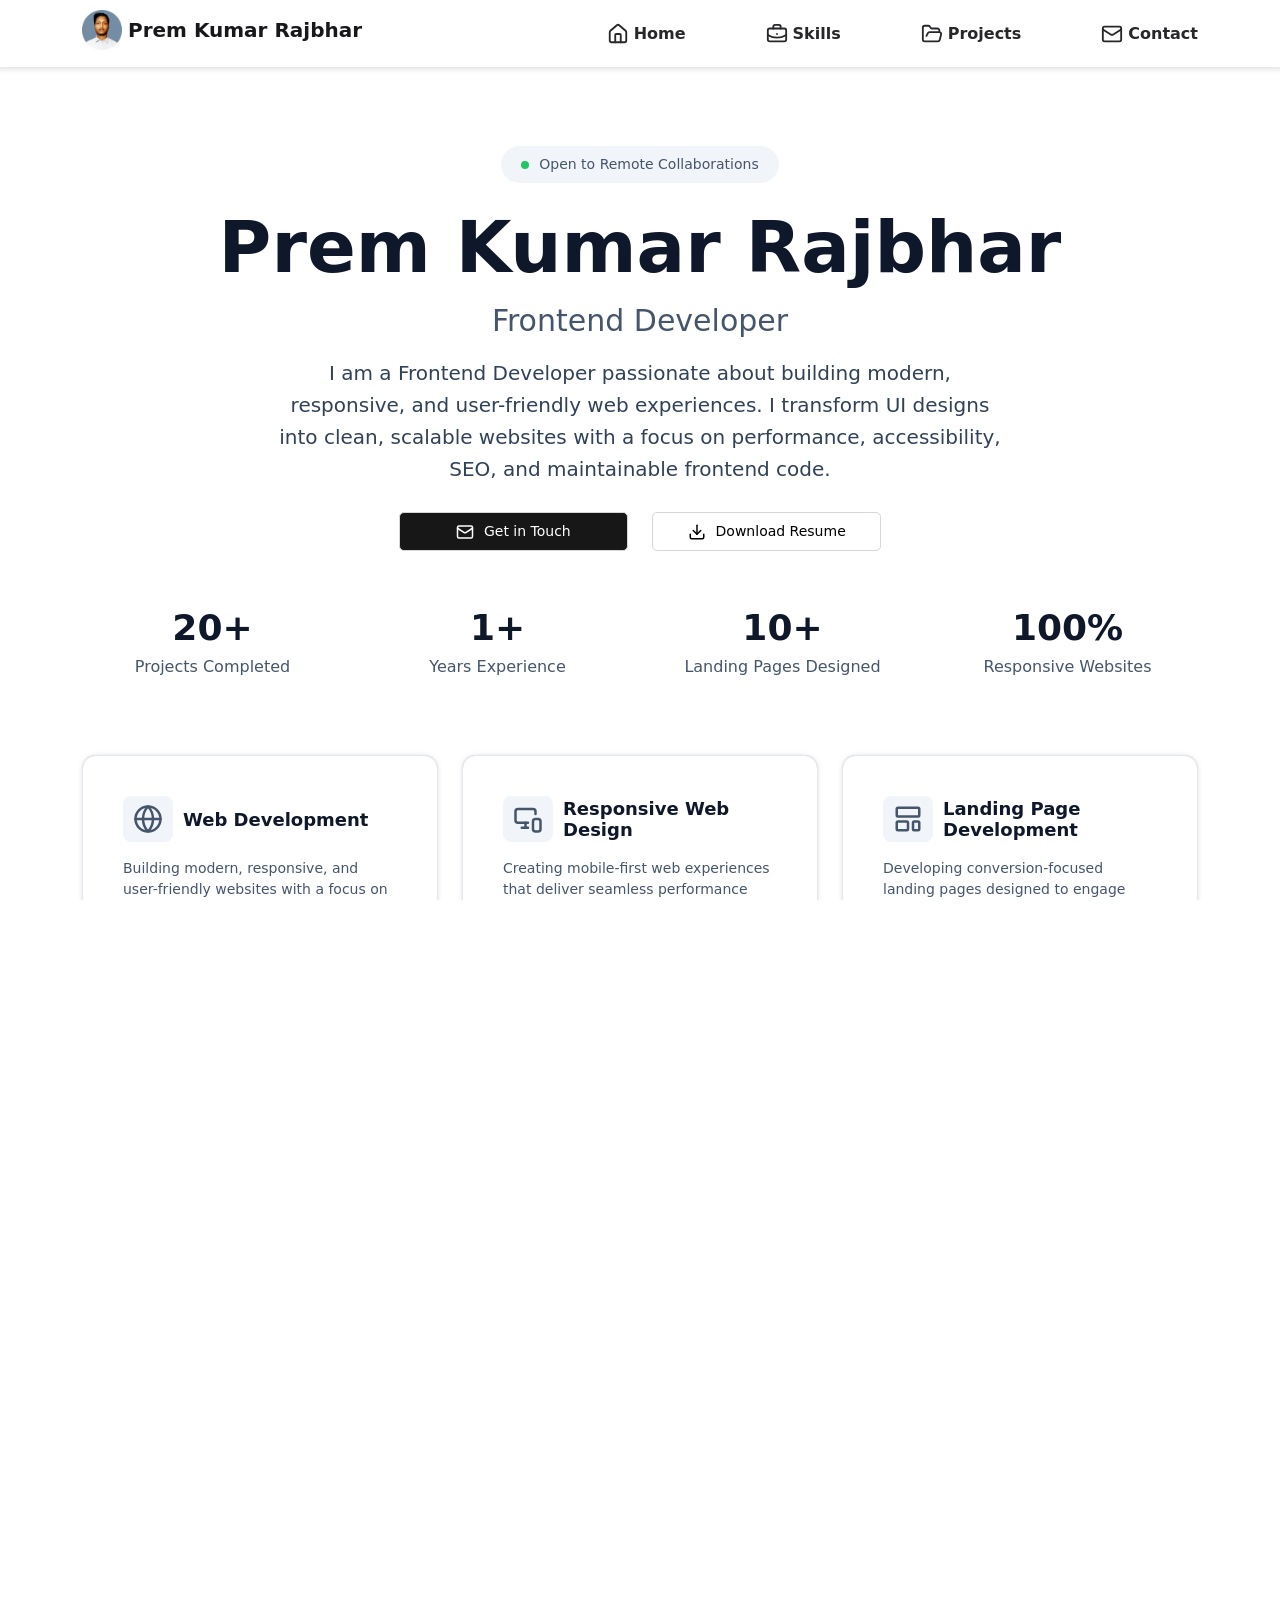
==== index.html @ 2cd7d7f9 "updated current designation and description along with the meta tags in the index.html file" ====
<!doctype html>
<html lang="en">

<head>
  <meta charset="UTF-8" />
  <meta name="viewport" content="width=device-width, initial-scale=1.0" />
  <title>
    Prem Kumar Rajbhar | Frontend Developer | Portfolio
  </title>

  <meta name="description"
    content="Prem Kumar Rajbhar is a Frontend Developer specializing in responsive web applications, modern UI development, performance optimization, accessibility, and SEO. Explore projects, skills, open source contributions, and professional portfolio." />

  <meta name="keywords"
    content="Prem Kumar Rajbhar, Frontend Developer, Software Developer, Web Developer, Portfolio, HTML5, CSS3, JavaScript, Bootstrap, Sass, jQuery, Git, GitHub, Responsive Web Design, UI Development, Frontend Development, Performance Optimization, Web Accessibility, SEO, Open Source, Nimbus Adcom Private Limited" />

  <link rel="canonical" href="https://premkrrajbhar.github.io/prem_kumar_rajbhar/" />

  <meta property="og:type" content="website" />

  <meta property="og:url" content="https://premkrrajbhar.github.io/prem_kumar_rajbhar/" />

  <meta property="og:title" content="Prem Kumar Rajbhar | Frontend Developer Portfolio" />

  <meta property="og:description"
    content="Portfolio of Prem Kumar Rajbhar showcasing frontend development, responsive web applications, UI development, performance optimization, SEO, and open source contributions." />

  <meta property="og:image"
    content="https://premkrrajbhar.github.io/prem_kumar_rajbhar/assets/images/prem_kumar_rajbhar_profile_picture.webp" />

  <meta property="og:site_name" content="Prem Kumar Rajbhar Portfolio" />

  <meta property="og:locale" content="en_US" />

  <meta name="twitter:card" content="summary_large_image" />

  <meta name="twitter:title" content="Prem Kumar Rajbhar | Frontend Developer Portfolio" />

  <meta name="twitter:description"
    content="Explore the portfolio of Prem Kumar Rajbhar featuring frontend development, responsive web applications, UI development, performance optimization, SEO, and open source projects." />

  <meta name="twitter:image"
    content="https://premkrrajbhar.github.io/prem_kumar_rajbhar/assets/images/prem_kumar_rajbhar_profile_picture.webp" />

  <meta name="robots" content="index, follow" />
  <meta name="author" content="Prem Kumar Rajbhar" />
  <meta name="publisher" content="Prem Kumar Rajbhar" />
  <link rel="shortcut icon" href="assets/favicon/prem_kumar_rajbhar_favicon.ico" type="image/x-icon" />

  <link rel="stylesheet" href="styles/bootstrap.min.css" />

  <link rel="stylesheet" href="styles/webslidemenu.css" />
  <link rel="stylesheet" href="styles/webslidemenu02.css" />
  <link rel="stylesheet" href="styles/white-red.css" />

  <link rel="stylesheet" href="styles/common.css" />
  <link rel="stylesheet" href="styles/main.css" />

  <script type="application/ld+json">
{
  "@context": "https://schema.org",
  "@graph": [
    {
      "@type": "Person",
      "@id": "https://premkrrajbhar.github.io/prem_kumar_rajbhar/#person",
      "name": "Prem Kumar Rajbhar",
      "jobTitle": "Frontend Developer",
      "description": "Frontend Developer specializing in responsive web applications, UI development, performance optimization, web accessibility, SEO, and modern frontend technologies.",
      "url": "https://premkrrajbhar.github.io/prem_kumar_rajbhar/",
      "email": "mailto:premkumarrajbhar22@gmail.com",
      "telephone": "+91 9310472323",
      "image": "https://premkrrajbhar.github.io/prem_kumar_rajbhar/assets/images/prem_kumar_rajbhar_profile_picture.webp",
      "worksFor": {
        "@type": "Organization",
        "name": "Nimbus Adcom Private Limited"
      },
      "sameAs": [
        "https://github.com/premkrrajbhar",
        "https://www.linkedin.com/in/premkrrajbhar",
        "https://www.commudle.com/users/premkrrajbhar"
      ],
      "knowsAbout": [
        "HTML5",
        "CSS3",
        "Sass",
        "Bootstrap",
        "JavaScript",
        "jQuery",
        "Git",
        "GitHub",
        "Responsive Web Design",
        "Frontend Development",
        "UI Development",
        "Web Accessibility",
        "Performance Optimization",
        "SEO",
        "Open Source",
        "ASP.NET MVC"
      ]
    },
    {
      "@type": "WebSite",
      "@id": "https://premkrrajbhar.github.io/prem_kumar_rajbhar/#website",
      "url": "https://premkrrajbhar.github.io/prem_kumar_rajbhar/",
      "name": "Prem Kumar Rajbhar Portfolio",
      "description": "Professional portfolio showcasing frontend development, responsive web applications, open source contributions, and modern web technologies.",
      "publisher": {
        "@id": "https://premkrrajbhar.github.io/prem_kumar_rajbhar/#person"
      }
    },
    {
      "@type": "WebPage",
      "@id": "https://premkrrajbhar.github.io/prem_kumar_rajbhar/#webpage",
      "url": "https://premkrrajbhar.github.io/prem_kumar_rajbhar/",
      "name": "Prem Kumar Rajbhar | Frontend Developer Portfolio",
      "description": "Portfolio of Prem Kumar Rajbhar featuring responsive web applications, frontend development, UI engineering, performance optimization, SEO, and open source contributions.",
      "isPartOf": {
        "@id": "https://premkrrajbhar.github.io/prem_kumar_rajbhar/#website"
      },
      "about": {
        "@id": "https://premkrrajbhar.github.io/prem_kumar_rajbhar/#person"
      }
    },
    {
      "@type": "ProfessionalService",
      "@id": "https://premkrrajbhar.github.io/prem_kumar_rajbhar/#service",
      "name": "Prem Kumar Rajbhar Frontend Development Services",
      "url": "https://premkrrajbhar.github.io/prem_kumar_rajbhar/",
      "provider": {
        "@id": "https://premkrrajbhar.github.io/prem_kumar_rajbhar/#person"
      },
      "serviceType": [
        "Frontend Development",
        "Responsive Web Development",
        "UI Development",
        "Website Development",
        "Landing Page Development",
        "Performance Optimization",
        "Web Accessibility",
        "SEO"
      ]
    }
  ]
}
</script>

</head>

<body>
  <header>
    <div class="wsmobileheader clearfix">
      <a id="wsnavtoggle" class="wsanimated-arrow d-block d-lg-none"><span></span></a>

      <div class="container">
        <div class="row navbarRow">
          <div class="col-12 col-md-4 profileNavbar">
            <a href="index.html" class="profileDetails">
              <img src="assets/images/prem_kumar_rajbhar_profile_picture.webp" style="height: 40px" class="img-fluid"
                alt="Prem kumar rajbhar profile picture" />
              Prem Kumar Rajbhar
            </a>
          </div>

          <div class="col-12 col-md-8 d-none d-lg-block">
            <ul class="navbarLinks">
              <li>
                <a href="index.html">
                  <svg xmlns="http://www.w3.org/2000/svg" width="22" height="22" viewBox="0 0 24 24" fill="none"
                    stroke="currentColor" stroke-width="2" stroke-linecap="round" stroke-linejoin="round"
                    class="lucide lucide-house" aria-hidden="true">
                    <path d="M15 21v-8a1 1 0 0 0-1-1h-4a1 1 0 0 0-1 1v8"></path>
                    <path
                      d="M3 10a2 2 0 0 1 .709-1.528l7-5.999a2 2 0 0 1 2.582 0l7 5.999A2 2 0 0 1 21 10v9a2 2 0 0 1-2 2H5a2 2 0 0 1-2-2z">
                    </path>
                  </svg>
                  Home
                </a>
              </li>
              <li>
                <a href="skills.html">
                  <svg xmlns="http://www.w3.org/2000/svg" width="22" height="22" viewBox="0 0 24 24" fill="none"
                    stroke="currentColor" stroke-width="2" stroke-linecap="round" stroke-linejoin="round"
                    class="lucide lucide-briefcase-business" aria-hidden="true">
                    <path d="M12 12h.01"></path>
                    <path d="M16 6V4a2 2 0 0 0-2-2h-4a2 2 0 0 0-2 2v2"></path>
                    <path d="M22 13a18.15 18.15 0 0 1-20 0"></path>
                    <rect width="20" height="14" x="2" y="6" rx="2"></rect>
                  </svg>
                  Skills
                </a>
              </li>
              <li>
                <a href="projects.html">
                  <svg xmlns="http://www.w3.org/2000/svg" width="22" height="22" viewBox="0 0 24 24" fill="none"
                    stroke="currentColor" stroke-width="2" stroke-linecap="round" stroke-linejoin="round"
                    class="lucide lucide-folder-open" aria-hidden="true">
                    <path
                      d="m6 14 1.5-2.9A2 2 0 0 1 9.24 10H20a2 2 0 0 1 1.94 2.5l-1.54 6a2 2 0 0 1-1.95 1.5H4a2 2 0 0 1-2-2V5a2 2 0 0 1 2-2h3.9a2 2 0 0 1 1.69.9l.81 1.2a2 2 0 0 0 1.67.9H18a2 2 0 0 1 2 2v2">
                    </path>
                  </svg>
                  Projects
                </a>
              </li>
              <li>
                <a href="contact.html">
                  <svg xmlns="http://www.w3.org/2000/svg" width="22" height="22" viewBox="0 0 24 24" fill="none"
                    stroke="currentColor" stroke-width="2" stroke-linecap="round" stroke-linejoin="round"
                    class="lucide lucide-mail" aria-hidden="true">
                    <path d="m22 7-8.991 5.727a2 2 0 0 1-2.009 0L2 7"></path>
                    <rect x="2" y="4" width="20" height="16" rx="2"></rect>
                  </svg>
                  Contact
                </a>
              </li>
            </ul>
          </div>
        </div>
      </div>
    </div>

    <br />
    <br />
    <br />
    <br />

    <nav class="wsmenu clearfix">
      <div class="wsmenu-list">
        <div class="mobileOffCanvas text-start">
          <h2>Announcements</h2>
          <p class="offcanTxt">Latest updates and project highlights</p>
        </div>

        <div class="mobileOffCanvasCard text-start">
          <div class="card mb-3">
            <div class="card-body">
              <div class="cardHeaderBox">
                <div class="svgBox">
                  <svg xmlns="http://www.w3.org/2000/svg" width="24" height="24" viewBox="0 0 24 24" fill="none"
                    stroke="currentColor" stroke-width="2" stroke-linecap="round" stroke-linejoin="round"
                    class="lucide lucide-calendar-days w-5 h-5" aria-hidden="true">
                    <path d="M8 2v4"></path>
                    <path d="M16 2v4"></path>
                    <rect width="18" height="18" x="3" y="4" rx="2"></rect>
                    <path d="M3 10h18"></path>
                    <path d="M8 14h.01"></path>
                    <path d="M12 14h.01"></path>
                    <path d="M16 14h.01"></path>
                    <path d="M8 18h.01"></path>
                    <path d="M12 18h.01"></path>
                    <path d="M16 18h.01"></path>
                  </svg>
                </div>
                <h3 class="card-title offcanvasCardTitle">
                  Follow the Fumiki Journey
                </h3>
              </div>
              <p class="card-text offcanvasCardTxt">
                Discover an easier way to learn Markdown with step-by-step
                tutorials, syntax references, and hands-on examples built for
                developers.
              </p>

              <a href="https://premkrrajbhar.github.io/fumiki/" class="offCanvasCtaBtn">
                Learn More
                <svg xmlns="http://www.w3.org/2000/svg" width="24" height="24" viewBox="0 0 24 24" fill="none"
                  stroke="currentColor" stroke-width="2" stroke-linecap="round" stroke-linejoin="round"
                  class="lucide lucide-move-right-icon lucide-move-right">
                  <path d="M18 8L22 12L18 16" />
                  <path d="M2 12H22" />
                </svg>
              </a>
            </div>
          </div>

          <div class="card">
            <div class="card-body">
              <div class="cardHeaderBox">
                <div class="svgBox">
                  <svg xmlns="http://www.w3.org/2000/svg" width="24" height="24" viewBox="0 0 24 24" fill="none"
                    stroke="currentColor" stroke-width="2" stroke-linecap="round" stroke-linejoin="round"
                    class="lucide lucide-sparkles w-5 h-5" aria-hidden="true">
                    <path
                      d="M9.937 15.5A2 2 0 0 0 8.5 14.063l-6.135-1.582a.5.5 0 0 1 0-.962L8.5 9.936A2 2 0 0 0 9.937 8.5l1.582-6.135a.5.5 0 0 1 .963 0L14.063 8.5A2 2 0 0 0 15.5 9.937l6.135 1.581a.5.5 0 0 1 0 .964L15.5 14.063a2 2 0 0 0-1.437 1.437l-1.582 6.135a.5.5 0 0 1-.963 0z">
                    </path>
                    <path d="M20 3v4"></path>
                    <path d="M22 5h-4"></path>
                    <path d="M4 17v2"></path>
                    <path d="M5 18H3"></path>
                  </svg>
                </div>
                <h3 class="card-title offcanvasCardTitle">
                  Currently Building
                </h3>
              </div>
              <p class="card-text offcanvasCardTxt">
                Exploring new ideas in web design, front-end development, and
                open source while creating projects that solve real problems
                and enhance user experiences.
              </p>

              <a href="https://github.com/premkrrajbhar" class="offCanvasCtaBtn">
                Learn More
                <svg xmlns="http://www.w3.org/2000/svg" width="24" height="24" viewBox="0 0 24 24" fill="none"
                  stroke="currentColor" stroke-width="2" stroke-linecap="round" stroke-linejoin="round"
                  class="lucide lucide-move-right-icon lucide-move-right">
                  <path d="M18 8L22 12L18 16" />
                  <path d="M2 12H22" />
                </svg>
              </a>
            </div>
          </div>
        </div>

        <div class="mobileOffCanvasCtaBox">
          <a href="https://github.com/premkrrajbhar" class="githubBtn">
            <svg xmlns="http://www.w3.org/2000/svg" width="24" height="24" viewBox="0 0 24 24" fill="none"
              stroke="currentColor" stroke-width="2" stroke-linecap="round" stroke-linejoin="round"
              class="lucide lucide-github w-6 h-6" aria-hidden="true">
              <path
                d="M15 22v-4a4.8 4.8 0 0 0-1-3.5c3 0 6-2 6-5.5.08-1.25-.27-2.48-1-3.5.28-1.15.28-2.35 0-3.5 0 0-1 0-3 1.5-2.64-.5-5.36-.5-8 0C6 2 5 2 5 2c-.3 1.15-.3 2.35 0 3.5A5.403 5.403 0 0 0 4 9c0 3.5 3 5.5 6 5.5-.39.49-.68 1.05-.85 1.65-.17.6-.22 1.23-.15 1.85v4">
              </path>
              <path d="M9 18c-4.51 2-5-2-7-2"></path>
            </svg>
            Visit Github
          </a>
          <div class="mobileCta">
            <a href="assets/resume/prem_kumar_rajbhar.pdf" download class="resumeBtn">
              <svg xmlns="http://www.w3.org/2000/svg" width="18" height="18" viewBox="0 0 24 24" fill="none"
                stroke="currentColor" stroke-width="2" stroke-linecap="round" stroke-linejoin="round"
                class="lucide lucide-download-icon lucide-download">
                <path d="M12 15V3"></path>
                <path d="M21 15v4a2 2 0 0 1-2 2H5a2 2 0 0 1-2-2v-4"></path>
                <path d="m7 10 5 5 5-5"></path>
              </svg>
              Download Resume
            </a>

            <a href="mailto:premkumarrajbhar22@gmail.com" class="contactBtn">
              <svg xmlns="http://www.w3.org/2000/svg" width="18" height="18" viewBox="0 0 24 24" fill="none"
                stroke="currentColor" stroke-width="2" stroke-linecap="round" stroke-linejoin="round"
                class="lucide lucide-mail-icon lucide-mail">
                <path d="m22 7-8.991 5.727a2 2 0 0 1-2.009 0L2 7"></path>
                <rect x="2" y="4" width="20" height="16" rx="2"></rect>
              </svg>
              Contact Me
            </a>
          </div>
        </div>
      </div>
    </nav>

    <section class="heroSection">
      <div class="container text-center">
        <div class="highlightBox">
          <span class="circleDot"></span>
          <span>Open to Remote Collaborations</span>
        </div>

        <h1>Prem Kumar Rajbhar</h1>
        <span class="dsgTxt">Frontend Developer</span>

        <div class="row heroSecCtaBox">
          <div class="col-12 col-md-8">
            <p class="introPara">
              I am a Frontend Developer passionate about building modern, responsive, and user-friendly web experiences.
              I transform UI designs into clean, scalable websites with a focus on performance, accessibility, SEO, and
              maintainable frontend code.
            </p>

            <div class="row justify-content-center ctaContainer">
              <div class="col-12 col-md-4 ctaBox">
                <a href="https://wa.me/+919310472323" class="msgBtn">
                  <svg xmlns="http://www.w3.org/2000/svg" width="18" height="18" viewBox="0 0 24 24" fill="none"
                    stroke="currentColor" stroke-width="2" stroke-linecap="round" stroke-linejoin="round"
                    class="lucide lucide-mail-icon lucide-mail">
                    <path d="m22 7-8.991 5.727a2 2 0 0 1-2.009 0L2 7" />
                    <rect x="2" y="4" width="20" height="16" rx="2" />
                  </svg>
                  Get in Touch
                </a>
              </div>
              <div class="col-12 col-md-4 ctaBox">
                <a href="assets/resume/prem_kumar_rajbhar.pdf" download class="resumeDonwloadBtn">
                  <svg xmlns="http://www.w3.org/2000/svg" width="18" height="18" viewBox="0 0 24 24" fill="none"
                    stroke="currentColor" stroke-width="2" stroke-linecap="round" stroke-linejoin="round"
                    class="lucide lucide-download-icon lucide-download">
                    <path d="M12 15V3" />
                    <path d="M21 15v4a2 2 0 0 1-2 2H5a2 2 0 0 1-2-2v-4" />
                    <path d="m7 10 5 5 5-5" />
                  </svg>
                  Download Resume
                </a>
              </div>
            </div>
          </div>
        </div>
      </div>
    </section>

    <main>
      <section class="statsCounterSection">
        <div class="container">
          <div class="row">
            <div class="col-6 col-md-3 stasBox">
              <span>20+</span>
              <p>Projects Completed</p>
            </div>
            <div class="col-6 col-md-3 stasBox">
              <span>1+</span>
              <p>Years Experience</p>
            </div>
            <div class="col-6 col-md-3 stasBox">
              <span>10+</span>
              <p>Landing Pages Designed</p>
            </div>
            <div class="col-6 col-md-3 stasBox">
              <span>100%</span>
              <p>Responsive Websites</p>
            </div>
          </div>
        </div>
      </section>

      <section class="servicesSection">
        <div class="container">
          <div class="row">
            <div class="div-12 col-md-6 col-lg-4">
              <div class="card">
                <div class="card-body">
                  <div class="cardHeaderBox">
                    <div class="svgBox">
                      <svg xmlns="http://www.w3.org/2000/svg" width="30" height="30" viewBox="0 0 24 24" fill="none"
                        stroke="currentColor" stroke-width="2" stroke-linecap="round" stroke-linejoin="round"
                        class="lucide lucide-globe text-slate-600 dark:text-slate-400 w-6 h-6 sm:w-8 sm:h-8"
                        aria-hidden="true">
                        <circle cx="12" cy="12" r="10"></circle>
                        <path d="M12 2a14.5 14.5 0 0 0 0 20 14.5 14.5 0 0 0 0-20"></path>
                        <path d="M2 12h20"></path>
                      </svg>
                    </div>
                    <h3 class="card-title">Web Development</h3>
                  </div>
                  <p class="card-text">
                    Building modern, responsive, and user-friendly websites
                    with a focus on clean code, performance, and seamless user
                    experiences.
                  </p>
                </div>
              </div>
            </div>
            <div class="div-12 col-md-6 col-lg-4">
              <div class="card">
                <div class="card-body">
                  <div class="cardHeaderBox">
                    <div class="svgBox">
                      <svg xmlns="http://www.w3.org/2000/svg" width="30" height="30" viewBox="0 0 24 24" fill="none"
                        stroke="currentColor" stroke-width="2" stroke-linecap="round" stroke-linejoin="round"
                        class="lucide lucide-monitor-smartphone-icon lucide-monitor-smartphone">
                        <path d="M18 8V6a2 2 0 0 0-2-2H4a2 2 0 0 0-2 2v7a2 2 0 0 0 2 2h8" />
                        <path d="M10 19v-3.96 3.15" />
                        <path d="M7 19h5" />
                        <rect width="6" height="10" x="16" y="12" rx="2" />
                      </svg>
                    </div>
                    <h3 class="card-title">Responsive Web Design</h3>
                  </div>
                  <p class="card-text">
                    Creating mobile-first web experiences that deliver
                    seamless performance and consistent usability across
                    desktops, tablets, and mobile devices.
                  </p>
                </div>
              </div>
            </div>
            <div class="div-12 col-md-6 col-lg-4">
              <div class="card">
                <div class="card-body">
                  <div class="cardHeaderBox">
                    <div class="svgBox">
                      <svg xmlns="http://www.w3.org/2000/svg" width="30" height="30" viewBox="0 0 24 24" fill="none"
                        stroke="currentColor" stroke-width="2" stroke-linecap="round" stroke-linejoin="round"
                        class="lucide lucide-layout-template-icon lucide-layout-template">
                        <rect width="18" height="7" x="3" y="3" rx="1" />
                        <rect width="9" height="7" x="3" y="14" rx="1" />
                        <rect width="5" height="7" x="16" y="14" rx="1" />
                      </svg>
                    </div>
                    <h3 class="card-title">Landing Page Development</h3>
                  </div>
                  <p class="card-text">
                    Developing conversion-focused landing pages designed to
                    engage visitors and support business goals.
                  </p>
                </div>
              </div>
            </div>
            <div class="div-12 col-md-6 col-lg-4">
              <div class="card">
                <div class="card-body">
                  <div class="cardHeaderBox">
                    <div class="svgBox">
                      <svg xmlns="http://www.w3.org/2000/svg" width="30" height="30" viewBox="0 0 24 24" fill="none"
                        stroke="currentColor" stroke-width="2" stroke-linecap="round" stroke-linejoin="round"
                        class="lucide lucide-search-icon lucide-search">
                        <path d="m21 21-4.34-4.34" />
                        <circle cx="11" cy="11" r="8" />
                      </svg>
                    </div>
                    <h3 class="card-title">SEO Optimization</h3>
                  </div>
                  <p class="card-text">
                    Improving search visibility through strategic SEO
                    implementation and website optimization best practices.
                  </p>
                </div>
              </div>
            </div>
            <div class="div-12 col-md-6 col-lg-4">
              <div class="card">
                <div class="card-body">
                  <div class="cardHeaderBox">
                    <div class="svgBox">
                      <svg xmlns="http://www.w3.org/2000/svg" width="30" height="30" viewBox="0 0 24 24" fill="none"
                        stroke="currentColor" stroke-width="2" stroke-linecap="round" stroke-linejoin="round"
                        class="lucide lucide-zap-icon lucide-zap">
                        <path
                          d="M4 14a1 1 0 0 1-.78-1.63l9.9-10.2a.5.5 0 0 1 .86.46l-1.92 6.02A1 1 0 0 0 13 10h7a1 1 0 0 1 .78 1.63l-9.9 10.2a.5.5 0 0 1-.86-.46l1.92-6.02A1 1 0 0 0 11 14z" />
                      </svg>
                    </div>
                    <h3 class="card-title">Performance Optimization</h3>
                  </div>
                  <p class="card-text">
                    Enhancing website speed, accessibility, and overall user
                    experience through modern optimization techniques.
                  </p>
                </div>
              </div>
            </div>
            <div class="div-12 col-md-6 col-lg-4">
              <div class="card">
                <div class="card-body">
                  <div class="cardHeaderBox">
                    <div class="svgBox">
                      <svg xmlns="http://www.w3.org/2000/svg" width="30" height="30" viewBox="0 0 24 24" fill="none"
                        stroke="currentColor" stroke-width="2" stroke-linecap="round" stroke-linejoin="round"
                        class="lucide lucide-monitor-cog-icon lucide-monitor-cog">
                        <path d="M12 17v4" />
                        <path d="m14.305 7.53.923-.382" />
                        <path d="m15.228 4.852-.923-.383" />
                        <path d="m16.852 3.228-.383-.924" />
                        <path d="m16.852 8.772-.383.923" />
                        <path d="m19.148 3.228.383-.924" />
                        <path d="m19.53 9.696-.382-.924" />
                        <path d="m20.772 4.852.924-.383" />
                        <path d="m20.772 7.148.924.383" />
                        <path d="M22 13v2a2 2 0 0 1-2 2H4a2 2 0 0 1-2-2V5a2 2 0 0 1 2-2h7" />
                        <path d="M8 21h8" />
                        <circle cx="18" cy="6" r="3" />
                      </svg>
                    </div>
                    <h3 class="card-title">CMS Management</h3>
                  </div>
                  <p class="card-text">
                    Managing website content, updates, and ongoing
                    improvements to ensure smooth functionality and
                    reliability.
                  </p>
                </div>
              </div>
            </div>
          </div>
        </div>
      </section>

      <section class="projectSection">
        <div class="container">
          <h2>Featured Projects</h2>
          <p class="projectTxt">
            Projects that reflect my approach to web design and development
          </p>
          <div class="row">
            <div class="col-12 col-md-6">
              <div class="card">
                <div class="projectImgBox">
                  <img src="assets/images/fumiki_website.webp" class="card-img-top img-fluid"
                    alt="Fumiki website to learn markdown syntax" />
                  <span class="proTxt">Project</span>
                </div>
                <div class="card-body">
                  <h3 class="card-title projectTit">Fumiki</h3>
                  <p class="card-text projectDesc">
                    A responsive web platform that simplifies Markdown
                    learning through structured lessons, real-world examples,
                    and an intuitive user experience across all devices.
                  </p>

                  <div class="techStackBox">
                    <span>Html</span>
                    <span>Css</span>
                    <span>Bootstrap</span>
                    <span>Jquery</span>
                    <span>Webslidemenu</span>
                  </div>

                  <div class="projectBtnBox">
                    <a href="https://github.com/premkrrajbhar/fumiki">
                      <svg xmlns="http://www.w3.org/2000/svg" width="24" height="24" viewBox="0 0 24 24" fill="none"
                        stroke="currentColor" stroke-width="2" stroke-linecap="round" stroke-linejoin="round"
                        class="lucide lucide-github h-5 w-5 hover:text-zinc-800 dark:hover:text-zinc-100 transition"
                        aria-hidden="true">
                        <path
                          d="M15 22v-4a4.8 4.8 0 0 0-1-3.5c3 0 6-2 6-5.5.08-1.25-.27-2.48-1-3.5.28-1.15.28-2.35 0-3.5 0 0-1 0-3 1.5-2.64-.5-5.36-.5-8 0C6 2 5 2 5 2c-.3 1.15-.3 2.35 0 3.5A5.403 5.403 0 0 0 4 9c0 3.5 3 5.5 6 5.5-.39.49-.68 1.05-.85 1.65-.17.6-.22 1.23-.15 1.85v4">
                        </path>
                        <path d="M9 18c-4.51 2-5-2-7-2"></path>
                      </svg>
                      Code
                    </a>

                    <a href="https://premkrrajbhar.github.io/fumiki">
                      <svg xmlns="http://www.w3.org/2000/svg" width="24" height="24" viewBox="0 0 24 24" fill="none"
                        stroke="currentColor" stroke-width="2" stroke-linecap="round" stroke-linejoin="round"
                        class="lucide lucide-external-link w-4 h-4 mr-2" aria-hidden="true">
                        <path d="M15 3h6v6"></path>
                        <path d="M10 14 21 3"></path>
                        <path d="M18 13v6a2 2 0 0 1-2 2H5a2 2 0 0 1-2-2V8a2 2 0 0 1 2-2h6"></path>
                      </svg>
                      Live Demo
                    </a>
                  </div>
                </div>
              </div>
            </div>
            <div class="col-12 col-md-6">
              <div class="card">
                <div class="projectImgBox">
                  <img src="assets/images/hayamiqr_website.webp" class="card-img-top img-fluid"
                    alt="Hayami QR a QR Code generator website" />
                  <span class="proTxt">Project</span>
                </div>
                <div class="card-body">
                  <h3 class="card-title projectTit">HayamiQR</h3>
                  <p class="card-text projectDesc">
                    A website designed to generate QR codes instantly,
                    providing a seamless experience for converting text and
                    links into scannable QR codes across all devices.
                  </p>

                  <div class="techStackBox">
                    <span>Html</span>
                    <span>Css</span>
                    <span>Bootstrap</span>
                    <span>Javascript</span>
                    <span>QRCode.js</span>
                  </div>

                  <div class="projectBtnBox">
                    <a href="https://github.com/premkrrajbhar/HayamiQR">
                      <svg xmlns="http://www.w3.org/2000/svg" width="24" height="24" viewBox="0 0 24 24" fill="none"
                        stroke="currentColor" stroke-width="2" stroke-linecap="round" stroke-linejoin="round"
                        class="lucide lucide-github h-5 w-5 hover:text-zinc-800 dark:hover:text-zinc-100 transition"
                        aria-hidden="true">
                        <path
                          d="M15 22v-4a4.8 4.8 0 0 0-1-3.5c3 0 6-2 6-5.5.08-1.25-.27-2.48-1-3.5.28-1.15.28-2.35 0-3.5 0 0-1 0-3 1.5-2.64-.5-5.36-.5-8 0C6 2 5 2 5 2c-.3 1.15-.3 2.35 0 3.5A5.403 5.403 0 0 0 4 9c0 3.5 3 5.5 6 5.5-.39.49-.68 1.05-.85 1.65-.17.6-.22 1.23-.15 1.85v4">
                        </path>
                        <path d="M9 18c-4.51 2-5-2-7-2"></path>
                      </svg>
                      Code
                    </a>

                    <a href="https://premkrrajbhar.github.io/HayamiQR/">
                      <svg xmlns="http://www.w3.org/2000/svg" width="24" height="24" viewBox="0 0 24 24" fill="none"
                        stroke="currentColor" stroke-width="2" stroke-linecap="round" stroke-linejoin="round"
                        class="lucide lucide-external-link w-4 h-4 mr-2" aria-hidden="true">
                        <path d="M15 3h6v6"></path>
                        <path d="M10 14 21 3"></path>
                        <path d="M18 13v6a2 2 0 0 1-2 2H5a2 2 0 0 1-2-2V8a2 2 0 0 1 2-2h6"></path>
                      </svg>
                      Live Demo
                    </a>
                  </div>
                </div>
              </div>
            </div>
          </div>

          <div class="text-center">
            <a href="projects.html" class="allProBtn">
              View All Projects
              <svg xmlns="http://www.w3.org/2000/svg" width="24" height="24" viewBox="0 0 24 24" fill="none"
                stroke="currentColor" stroke-width="2" stroke-linecap="round" stroke-linejoin="round"
                class="lucide lucide-arrow-right ml-2 w-5 h-5" aria-hidden="true">
                <path d="M5 12h14"></path>
                <path d="m12 5 7 7-7 7"></path>
              </svg>
            </a>
          </div>
        </div>
      </section>

      <section class="connectionSection">
        <div class="container">
          <h2 class="text-center">Let's Connect</h2>

          <div class="row justify-content-center">
            <div class="col-12 col-md-8">
              <p class="text-center projectTxt">
                Have a project in mind, a job opportunity, or just want to
                discuss web design and technology? I'd love to hear from you
                and explore how I can contribute to your goals.
              </p>
            </div>

            <div class="col-12 col-md-8">
              <div class="contactBox text-center">
                <h3>Ready to Start Something Amazing?</h3>
                <div class="d-flex justify-content-center">
                  <p class="contactTxt">
                    I'm currently open to new opportunities and exciting
                    projects. Whether you're hiring, collaborating, or looking
                    for a web designer, I'd love to hear from you.
                  </p>
                </div>

                <div class="contactBtnBox">
                  <a href="mailto:premkumarrajbhar22@gmail.com">
                    <svg xmlns="http://www.w3.org/2000/svg" width="18" height="18" viewBox="0 0 24 24" fill="none"
                      stroke="currentColor" stroke-width="2" stroke-linecap="round" stroke-linejoin="round"
                      class="lucide lucide-mail-icon lucide-mail">
                      <path d="m22 7-8.991 5.727a2 2 0 0 1-2.009 0L2 7"></path>
                      <rect x="2" y="4" width="20" height="16" rx="2"></rect>
                    </svg>
                    Send Message
                  </a>

                  <a href="assets/resume/prem_kumar_rajbhar.pdf" download>
                    <svg xmlns="http://www.w3.org/2000/svg" width="18" height="18" viewBox="0 0 24 24" fill="none"
                      stroke="currentColor" stroke-width="2" stroke-linecap="round" stroke-linejoin="round"
                      class="lucide lucide-download-icon lucide-download">
                      <path d="M12 15V3"></path>
                      <path d="M21 15v4a2 2 0 0 1-2 2H5a2 2 0 0 1-2-2v-4"></path>
                      <path d="m7 10 5 5 5-5"></path>
                    </svg>
                    Download Resume
                  </a>
                </div>

                <ul class="socialIcons">
                  <li>
                    <a href="https://github.com/premkrrajbhar">
                      <svg xmlns="http://www.w3.org/2000/svg" width="24" height="24" viewBox="0 0 24 24" fill="none"
                        stroke="currentColor" stroke-width="2" stroke-linecap="round" stroke-linejoin="round"
                        class="lucide lucide-github w-6 h-6" aria-hidden="true">
                        <path
                          d="M15 22v-4a4.8 4.8 0 0 0-1-3.5c3 0 6-2 6-5.5.08-1.25-.27-2.48-1-3.5.28-1.15.28-2.35 0-3.5 0 0-1 0-3 1.5-2.64-.5-5.36-.5-8 0C6 2 5 2 5 2c-.3 1.15-.3 2.35 0 3.5A5.403 5.403 0 0 0 4 9c0 3.5 3 5.5 6 5.5-.39.49-.68 1.05-.85 1.65-.17.6-.22 1.23-.15 1.85v4">
                        </path>
                        <path d="M9 18c-4.51 2-5-2-7-2"></path>
                      </svg>
                    </a>
                  </li>

                  <li>
                    <a href="https://www.linkedin.com/in/premkrrajbhar/">
                      <svg xmlns="http://www.w3.org/2000/svg" width="24" height="24" viewBox="0 0 24 24" fill="none"
                        stroke="currentColor" stroke-width="2" stroke-linecap="round" stroke-linejoin="round"
                        class="lucide lucide-linkedin w-6 h-6" aria-hidden="true">
                        <path d="M16 8a6 6 0 0 1 6 6v7h-4v-7a2 2 0 0 0-2-2 2 2 0 0 0-2 2v7h-4v-7a6 6 0 0 1 6-6z"></path>
                        <rect width="4" height="12" x="2" y="9"></rect>
                        <circle cx="4" cy="4" r="2"></circle>
                      </svg>
                    </a>
                  </li>

                  <li>
                    <a href="mailto:premkumarrajbhar22@gmail.com">
                      <svg xmlns="http://www.w3.org/2000/svg" width="24" height="24" viewBox="0 0 24 24" fill="none"
                        stroke="currentColor" stroke-width="2" stroke-linecap="round" stroke-linejoin="round"
                        class="lucide lucide-mail w-6 h-6" aria-hidden="true">
                        <path d="m22 7-8.991 5.727a2 2 0 0 1-2.009 0L2 7"></path>
                        <rect x="2" y="4" width="20" height="16" rx="2"></rect>
                      </svg>
                    </a>
                  </li>
                </ul>
              </div>
            </div>
          </div>
        </div>
      </section>

      <section class="stickyFooter fixed-bottom d-block d-md-none">
        <div class="container">
          <div class="row">
            <div class="stickyFooterBox">
              <ul>
                <li>
                  <a href="index.html">
                    <svg xmlns="http://www.w3.org/2000/svg" width="22" height="22" viewBox="0 0 24 24" fill="none"
                      stroke="currentColor" stroke-width="2" stroke-linecap="round" stroke-linejoin="round"
                      class="lucide lucide-house" aria-hidden="true">
                      <path d="M15 21v-8a1 1 0 0 0-1-1h-4a1 1 0 0 0-1 1v8"></path>
                      <path
                        d="M3 10a2 2 0 0 1 .709-1.528l7-5.999a2 2 0 0 1 2.582 0l7 5.999A2 2 0 0 1 21 10v9a2 2 0 0 1-2 2H5a2 2 0 0 1-2-2z">
                      </path>
                    </svg>
                    Home
                  </a>
                </li>

                <li>
                  <a href="skills.html">
                    <svg xmlns="http://www.w3.org/2000/svg" width="22" height="22" viewBox="0 0 24 24" fill="none"
                      stroke="currentColor" stroke-width="2" stroke-linecap="round" stroke-linejoin="round"
                      class="lucide lucide-briefcase-business" aria-hidden="true">
                      <path d="M12 12h.01"></path>
                      <path d="M16 6V4a2 2 0 0 0-2-2h-4a2 2 0 0 0-2 2v2"></path>
                      <path d="M22 13a18.15 18.15 0 0 1-20 0"></path>
                      <rect width="20" height="14" x="2" y="6" rx="2"></rect>
                    </svg>
                    Skills
                  </a>
                </li>

                <li>
                  <a href="projects.html">
                    <svg xmlns="http://www.w3.org/2000/svg" width="22" height="22" viewBox="0 0 24 24" fill="none"
                      stroke="currentColor" stroke-width="2" stroke-linecap="round" stroke-linejoin="round"
                      class="lucide lucide-folder-open" aria-hidden="true">
                      <path
                        d="m6 14 1.5-2.9A2 2 0 0 1 9.24 10H20a2 2 0 0 1 1.94 2.5l-1.54 6a2 2 0 0 1-1.95 1.5H4a2 2 0 0 1-2-2V5a2 2 0 0 1 2-2h3.9a2 2 0 0 1 1.69.9l.81 1.2a2 2 0 0 0 1.67.9H18a2 2 0 0 1 2 2v2">
                      </path>
                    </svg>
                    Projects
                  </a>
                </li>

                <li>
                  <a href="contact.html">
                    <svg xmlns="http://www.w3.org/2000/svg" width="22" height="22" viewBox="0 0 24 24" fill="none"
                      stroke="currentColor" stroke-width="2" stroke-linecap="round" stroke-linejoin="round"
                      class="lucide lucide-mail" aria-hidden="true">
                      <path d="m22 7-8.991 5.727a2 2 0 0 1-2.009 0L2 7"></path>
                      <rect x="2" y="4" width="20" height="16" rx="2"></rect>
                    </svg>
                    Contact
                  </a>
                </li>
              </ul>
            </div>
          </div>
        </div>
      </section>
    </main>

    <footer>
      <div class="container">
        <div class="row">
          <div class="col-12 col-md-3 footerIntro">
            <h2>Prem Kumar Rajbhar</h2>
            <p>
              Frontend Developer building modern <br class="d-block d-md-none"> web experiences
            </p>
            <ul class="footerSocialIcons">
              <li>
                <a href="https://github.com/premkrrajbhar">
                  <svg xmlns="http://www.w3.org/2000/svg" width="24" height="24" viewBox="0 0 24 24" fill="none"
                    stroke="currentColor" stroke-width="2" stroke-linecap="round" stroke-linejoin="round"
                    class="lucide lucide-github w-6 h-6" aria-hidden="true">
                    <path
                      d="M15 22v-4a4.8 4.8 0 0 0-1-3.5c3 0 6-2 6-5.5.08-1.25-.27-2.48-1-3.5.28-1.15.28-2.35 0-3.5 0 0-1 0-3 1.5-2.64-.5-5.36-.5-8 0C6 2 5 2 5 2c-.3 1.15-.3 2.35 0 3.5A5.403 5.403 0 0 0 4 9c0 3.5 3 5.5 6 5.5-.39.49-.68 1.05-.85 1.65-.17.6-.22 1.23-.15 1.85v4">
                    </path>
                    <path d="M9 18c-4.51 2-5-2-7-2"></path>
                  </svg>
                </a>
              </li>

              <li>
                <a href="https://www.linkedin.com/in/premkrrajbhar/">
                  <svg xmlns="http://www.w3.org/2000/svg" width="24" height="24" viewBox="0 0 24 24" fill="none"
                    stroke="currentColor" stroke-width="2" stroke-linecap="round" stroke-linejoin="round"
                    class="lucide lucide-linkedin w-6 h-6" aria-hidden="true">
                    <path d="M16 8a6 6 0 0 1 6 6v7h-4v-7a2 2 0 0 0-2-2 2 2 0 0 0-2 2v7h-4v-7a6 6 0 0 1 6-6z"></path>
                    <rect width="4" height="12" x="2" y="9"></rect>
                    <circle cx="4" cy="4" r="2"></circle>
                  </svg>
                </a>
              </li>

              <li>
                <a href="mailto:premkumarrajbhar22@gmail.com">
                  <svg xmlns="http://www.w3.org/2000/svg" width="24" height="24" viewBox="0 0 24 24" fill="none"
                    stroke="currentColor" stroke-width="2" stroke-linecap="round" stroke-linejoin="round"
                    class="lucide lucide-mail w-6 h-6" aria-hidden="true">
                    <path d="m22 7-8.991 5.727a2 2 0 0 1-2.009 0L2 7"></path>
                    <rect x="2" y="4" width="20" height="16" rx="2"></rect>
                  </svg>
                </a>
              </li>
            </ul>
          </div>
          <div class="col-12 col-md-3">
            <h4>Explore</h4>
            <ul class="footerLinks">
              <li>
                <a href="index.html">Home</a>
              </li>
              <li>
                <a href="skills.html">Skills</a>
              </li>
              <li>
                <a href="projects.html">Projects</a>
              </li>
              <li>
                <a href="contact.html">Contact</a>
              </li>
            </ul>
          </div>
          <div class="col-12 col-md-3">
            <h4>Discover More</h4>
            <ul class="footerLinks">
              <li>
                <a href="skills.html#workExperience">Experience</a>
              </li>
              <li>
                <a href="skills.html#academicBackground">Education</a>
              </li>
              <li>
                <a href="skills.html#certifications">Certifications</a>
              </li>
            </ul>
          </div>
          <div class="col-12 col-md-3">
            <h4>Let's Connect</h4>
            <ul class="footerLinks">
              <li>
                <a href="assets/resume/prem_kumar_rajbhar.pdf" download>Download Resume</a>
              </li>
            </ul>
          </div>
        </div>

        <hr />

        <div class="footerBottom">
          <div class="leftTxt">
            <ul>
              <li>
                <p>&copy; 2026 Prem Kumar Rajbhar. All rights reserved</p>
              </li>
              <li>
                <a href="#">
                  <svg xmlns="http://www.w3.org/2000/svg" width="24" height="24" viewBox="0 0 24 24" fill="none"
                    stroke="currentColor" stroke-width="2" stroke-linecap="round" stroke-linejoin="round"
                    class="lucide lucide-mail w-6 h-6" aria-hidden="true">
                    <path d="m22 7-8.991 5.727a2 2 0 0 1-2.009 0L2 7"></path>
                    <rect x="2" y="4" width="20" height="16" rx="2"></rect>
                  </svg>
                  premkumarrajbhar22@gmail.com
                </a>
              </li>

              <li>
                <a href="#">
                  <svg xmlns="http://www.w3.org/2000/svg" width="14" height="14" viewBox="0 0 24 24" fill="none"
                    stroke="currentColor" stroke-width="2" stroke-linecap="round" stroke-linejoin="round"
                    class="lucide lucide-phone" aria-hidden="true">
                    <path
                      d="M13.832 16.568a1 1 0 0 0 1.213-.303l.355-.465A2 2 0 0 1 17 15h3a2 2 0 0 1 2 2v3a2 2 0 0 1-2 2A18 18 0 0 1 2 4a2 2 0 0 1 2-2h3a2 2 0 0 1 2 2v3a2 2 0 0 1-.8 1.6l-.468.351a1 1 0 0 0-.292 1.233 14 14 0 0 0 6.392 6.384">
                    </path>
                  </svg>
                  +91 9310472323
                </a>
              </li>
            </ul>
          </div>

          <div class="rightTxt d-none d-md-block">
            <ul>
              <li>Code • Build • Innovate</li>
            </ul>
          </div>
        </div>
      </div>
    </footer>
  </header>

  <script src="scripts/jquery-3.6.0.min.js"></script>

  <script src="scripts/webslidemenu.js"></script>

  <script src="scripts/bootstrap.bundle.min.js"></script>
</body>

</html>
---- styles/webslidemenu.css ----
/*
 * Plugin: Web Slide Navigation System
 * Demo Link: https://webslidemenu.com/
 * Author: WebSlideMenu
 * License: http://codecanyon.net/licenses/standard
*/
/* ======== Find Below Table of Content Points to Go Relevant Section  =========
 Menu Change Brake Point
 Base CSS
 Main Menu CSS
 Slide Down Links CSS
 Mega Menus CSS
 Header CSS
 ->  Search Bar
 ->  Toggle Menu icon (X ICON)
 Overlay/Drawer CSS
 Sub Menu Expander Arrows
 Extra CSS
===============================================================================*/
/* ================== Desktop Base CSS  ================== */
html,
body {
  margin: 0;
  padding: 0;
  font-family: system-ui, -apple-system, BlinkMacSystemFont, 'Segoe UI', Roboto, Oxygen, Ubuntu, Cantarell, 'Open Sans', 'Helvetica Neue', sans-serif;
}

* {
  -webkit-box-sizing: border-box;
  -moz-box-sizing: border-box;
  box-sizing: border-box;
  text-decoration: none;
  -webkit-font-smoothing: antialiased;
}

.wsmenu * {
  -webkit-box-sizing: border-box;
  -moz-box-sizing: border-box;
  box-sizing: border-box;
  text-decoration: none;
  -webkit-font-smoothing: antialiased;
}

.cl {
  clear: both;
}

.clearfix:before,
.clearfix:after {
  content: "";
  display: table;
}

.clearfix:after {
  clear: both;
}

.clearfix {
  zoom: 1;
}

.wsmenu html,
.wsmenu body,
.wsmenu iframe,
.wsmenu h1,
.wsmenu h2,
.wsmenu h3,
.wsmenu h4,
.wsmenu h5,
.wsmenu h6 {
  margin: 0;
  padding: 0;
  border: 0;
  font: inherit;
  vertical-align: baseline;
  font-weight: normal;
  font-size: 12px;
  line-height: 18px;
  font-family: system-ui, -apple-system, BlinkMacSystemFont, 'Segoe UI', Roboto, Oxygen, Ubuntu, Cantarell, 'Open Sans', 'Helvetica Neue', sans-serif;
  -webkit-font-smoothing: subpixel-antialiased;
  font-smoothing: antialiased;
  font-smooth: antialiased;
  -webkit-text-size-adjust: 100%;
  -ms-text-size-adjust: 100%;
  -webkit-font-smoothing: subpixel-antialiased;
  font-smoothing: subpixel-antialiased;
  font-smooth: subpixel-antialiased;
}

.wsmenu .cl {
  clear: both;
}

.wsmenu img,
object,
embed,
video {
  border: 0 none;
  max-width: 100%;
}

.wsmenu a:focus {
  outline: none;
}

.wsmenu:before,
.wsmenu:after {
  content: "";
  display: table;
}

.wsmenu:after {
  clear: both;
}

/* ================== Desktop Main Menu CSS ================== */
/* ==================  Base CSS ================== */
html {
  overflow: hidden;
  height: 100%;
  -webkit-overflow-scrolling: touch;
}

body {
  height: 100%;
  overflow-x: hidden;
  /*overflow-y: scroll;*/
}

body.wsactive {
  overflow: hidden;
}

/* ==================  Main Menu CSS ================== */
.wsmenu {
  width: 100%;
  background: rgba(0, 0, 0, 0) none repeat scroll 0 0;
  left: 0;
  overflow-y: hidden;
  padding: 0;
  top: 0;
  visibility: hidden;
  position: fixed;
  margin: 0px;
}

.wsmenu>.wsmenu-list {
  margin: 0;
  padding: 0;
  height: auto;
  min-height: 100%;
  /* width: 240px; */
  width: 78vw;
  background: #fff; 
  /* margin-left: -240px; */
  margin-left: -78vw;
  margin-bottom: 0;
  display: block;
  text-align: center;
  -webkit-transition: all 0.25s ease-in-out;
  -moz-transition: all 0.25s ease-in-out;
  -o-transition: all 0.25s ease-in-out;
  -ms-transition: all 0.25s ease-in-out;
  transition: all 0.25s ease-in-out;
}

.wsmenu>.wsmenu-list>li {
  width: 100%;
  display: block;
  float: none;
  border-right: none;
  position: relative;
  white-space: inherit;
}

.wsmenu>.wsmenu-list>li>a {
  padding: 12px 32px 12px 17px;
  font-size: 14px;
  text-align: left;
  border-right: solid 0px;
  color: #666666;
  line-height: 25px;
  border-bottom: 1px solid;
  border-bottom-color: rgba(0, 0, 0, 0.13);
  display: block;
}

.wsmenu>.wsmenu-list>li>a>i {
  font-size: 16px;
  color: #bfbfbf;
  vertical-align: middle;
  margin-right: 12px;
}

.wsmenu>.wsmenu-list>li>a .wsarrow:after {
  display: none;
}

.wsmenu>.wsmenu-list>li:hover>a {
  background-color: rgba(0, 0, 0, 0.08);
  text-decoration: none;
}

.wsmenu>.wsmenu-list>li>a>.hometext {
  display: inline-block;
}

/* ================== Desktop Drop Down Menu CSS ================== */
.wsmenu>.wsmenu-list>li>ul.sub-menu {
  position: static;
  margin: 0px;
  padding: 0px;
  min-width: 190px;
  background-color: #fff;
  border: solid 1px #eeeeee;
  display: none;
}

.wsmenu>.wsmenu-list>li>ul.sub-menu>li {
  position: relative;
  margin: 0px;
  padding: 0px;
  display: block;
}

.wsmenu>.wsmenu-list>li>ul.sub-menu>li>a {
  background-image: none;
  color: #666666;
  border-right: 0 none;
  text-align: left;
  display: block;
  line-height: 22px;
  padding: 8px 12px;
  text-transform: none;
  font-size: 13px;
  letter-spacing: normal;
  border-right: 0px solid;
}

.wsmenu>.wsmenu-list>li>ul.sub-menu>li>a:hover {
  text-decoration: none;
}

.wsmenu>.wsmenu-list>li>ul.sub-menu>li>a>i {
  margin-right: 9px;
}

.wsmenu>.wsmenu-list>li>ul.sub-menu>li>ul.sub-menu {
  min-width: 220px;
  position: static;
  margin: 0;
  padding: 0;
  list-style: none;
  background-color: #fff;
  border: solid 1px #eeeeee;
  display: none;
}

.wsmenu>.wsmenu-list>li>ul.sub-menu>li>ul.sub-menu>li {
  position: relative;
  margin: 0px;
  padding: 0px;
  display: block;
}

.wsmenu>.wsmenu-list>li>ul.sub-menu>li>ul.sub-menu>li>a {
  background-image: none;
  color: #666666;
  border-right: 0 none;
  text-align: left;
  display: block;
  line-height: 22px;
  padding: 8px 12px;
  text-transform: none;
  font-size: 13px;
  letter-spacing: normal;
  border-right: 0px solid;
}

.wsmenu>.wsmenu-list>li>ul.sub-menu>li>ul.sub-menu>li>a:hover {
  text-decoration: none;
}

.wsmenu>.wsmenu-list>li>ul.sub-menu>li>ul.sub-menu>li>a>i {
  margin-right: 9px;
}

.wsmenu>.wsmenu-list>li>ul.sub-menu>li>ul.sub-menu>li>ul.sub-menu {
  min-width: 220px;
  position: static;
  margin: 0px;
  list-style: none;
  padding: 0px;
  background-color: #fff;
  border: solid 1px #eeeeee;
  display: none;
}

.wsmenu>.wsmenu-list>li>ul.sub-menu>li>ul.sub-menu>li>ul.sub-menu>li {
  position: relative;
  margin: 0px;
  padding: 0px;
  display: block;
}

.wsmenu>.wsmenu-list>li>ul.sub-menu>li>ul.sub-menu>li>ul.sub-menu>li>a {
  background-image: none;
  color: #666666;
  border-right: 0 none;
  text-align: left;
  display: block;
  line-height: 22px;
  padding: 8px 12px;
  text-transform: none;
  font-size: 13px;
  letter-spacing: normal;
  border-right: 0px solid;
}

.wsmenu>.wsmenu-list>li>ul.sub-menu>li>ul.sub-menu>li>ul.sub-menu>li>a:hover {
  text-decoration: none;
}

.wsmenu>.wsmenu-list>li>ul.sub-menu>li>ul.sub-menu>li>ul.sub-menu>li>a>i {
  margin-right: 9px;
}

/* ================== Desktop Mega Menus CSS  ================== */
.wsmenu>.wsmenu-list>li>.wsmegamenu {
  width: 100%;
  color: #000;
  margin: 0px;
  text-align: left;
  padding: 14px 15px;
  font-size: 15px;
  border: solid 1px #eeeeee;
  background-color: #fff;
  display: none;
}

.wsmenu>.wsmenu-list>li>.wsmegamenu .title {
  border-bottom: 1px solid #CCC;
  font-size: 14px;
  padding: 9px 5px 9px 0px;
  font-size: 17px;
  color: #424242;
  margin: 0px 0px 7px 0px;
  text-align: left;
  height: 39px;
}

.wsmenu>.wsmenu-list>li>.wsmegamenu .link-list {
  margin: 0;
  padding: 0;
}

.wsmenu>.wsmenu-list>li>.wsmegamenu .link-list li {
  display: block;
  text-align: center;
  white-space: nowrap;
  text-align: left;
}

.wsmenu>.wsmenu-list>li>.wsmegamenu .link-list li a {
  line-height: 18px;
  border-right: none;
  text-align: left;
  padding: 6px 0px;
  background: #fff;
  background-image: none;
  color: #666666;
  border-right: 0 none;
  display: block;
  background-color: #fff;
  color: #424242;
  font-size: 14px;
}

.wsmenu>.wsmenu-list>li>.wsmegamenu li i {
  margin-right: 5px;
  text-align: center;
  width: 18px;
}

.wsmenu>.wsmenu-list>li>.wsmegamenu li a:hover {
  background: transparent;
  text-decoration: underline;
}

.wsmenu>.wsmenu-list>li>.wsmegamenu .link-list li i {
  font-size: 11px;
}

.wsmenu>.wsmenu-list>li>.wsmegamenu li i {
  margin-right: 5px;
  text-align: center;
  width: 18px;
}

.wsmenu>.wsmenu-list>li>.wsmegamenu .mrgtop {
  margin-top: 15px;
}

.wsmenu>.wsmenu-list>li>.wsmegamenu .show-grid div {
  padding-bottom: 10px;
  padding-top: 10px;
  background-color: #dbdbdb;
  border: 1px solid #e7e7e7;
  color: #6a6a6a;
  margin: 2px 0px;
  font-size: 13px;
}

/*= Desktop Half Menu CSS =*/
.wsmenu>.wsmenu-list>li>.wsmegamenu.halfmenu {
  width: 100%;
  right: auto;
  left: auto;
}

.wsmenu>.wsmenu-list>li>.wsmegamenu.halfdiv {
  width: 100%;
  right: 0px;
  left: auto;
}

/*= Desktop HTML Form Menu CSS =*/
.wsmenu>.wsmenu-list>li>.wsmegamenu .menu_form {
  width: 100%;
  display: block;
}

.wsmenu>.wsmenu-list>li>.wsmegamenu .menu_form input[type="text"] {
  width: 100%;
  border: 1px solid #e2e2e2;
  color: #000;
  font-size: 13px;
  padding: 8px 5px;
  margin-bottom: 8px;
}

.wsmenu>.wsmenu-list>li>.wsmegamenu .menu_form textarea {
  width: 100%;
  border: 1px solid #e2e2e2;
  color: #000;
  font-size: 13px;
  padding: 8px 5px;
  margin-bottom: 8px;
  min-height: 122px;
  font-family: system-ui, -apple-system, BlinkMacSystemFont, 'Segoe UI', Roboto, Oxygen, Ubuntu, Cantarell, 'Open Sans', 'Helvetica Neue', sans-serif;
}

.wsmenu>.wsmenu-list>li>.wsmegamenu .menu_form input[type="submit"] {
  width: 32%;
  display: block;
  height: 32px;
  float: right;
  border: none;
  margin-right: 15px;
  cursor: pointer;
  background-color: #e1e1e1;
  -webkit-border-radius: 2px;
  -moz-border-radius: 2px;
  border-radius: 2px;
  font-size: 14px;
  -webkit-appearance: none;
}

.wsmenu>.wsmenu-list>li>.wsmegamenu .menu_form input[type="button"] {
  width: 32%;
  display: block;
  height: 32px;
  float: right;
  border: none;
  cursor: pointer;
  background-color: #e1e1e1;
  -webkit-border-radius: 2px;
  -moz-border-radius: 2px;
  border-radius: 2px;
  font-size: 14px;
  -webkit-appearance: none;
}

.wsmenu>.wsmenu-list>li>.wsmegamenu .carousel-inner .item img {
  width: 100%;
}

.wsmenu>.wsmenu-list>li>.wsmegamenu .carousel-caption {
  bottom: 0px;
  background-color: rgba(0, 0, 0, 0.7);
  font-size: 13px;
  height: 31px;
  left: 0;
  padding: 7px 0;
  right: 0;
  width: 100%;
}

.wsmenu>.wsmenu-list>li>.wsmegamenu .typography-text {
  padding: 0px 0px;
  font-size: 14px;
}

.wsmenu>.wsmenu-list>li>.wsmegamenu .typography-text ul {
  padding: 0px 0px;
  margin: 0px;
}

.wsmenu>.wsmenu-list>li>.wsmegamenu .typography-text p {
  text-align: justify;
  line-height: 24px;
  color: #656565;
}

.wsmenu>.wsmenu-list>li>.wsmegamenu .typography-text ul li {
  display: block;
  padding: 2px 0px;
  line-height: 22px;
}

.wsmenu>.wsmenu-list>li>.wsmegamenu .typography-text ul li a {
  color: #656565;
}

/* ================== Header CSS ================== */
.wsmobileheader {
  width: 100%;
  display: block;
  position: fixed;
  /* height: 54px; */
  background-color: #eaecf0;
  text-align: center;
  -webkit-transition: all 0.25s ease-in-out;
  -moz-transition: all 0.25s ease-in-out;
  -o-transition: all 0.25s ease-in-out;
  -ms-transition: all 0.25s ease-in-out;
  transition: all 0.25s ease-in-out;
  box-shadow: 0 0 5px 3px rgba(0, 0, 0, 0.10);
}

.wsactive .wsmobileheader {
  margin-left: 0px;
  -webkit-transition: all 0.25s ease-in-out;
  -moz-transition: all 0.25s ease-in-out;
  -o-transition: all 0.25s ease-in-out;
  -ms-transition: all 0.25s ease-in-out;
  transition: all 0.25s ease-in-out;
}

.wsmobileheader .smllogo {
  display: inline-block;
  margin-top: 12px;
}


/* Mobile Toggle Menu icon (X ICON) */
.wsanimated-arrow {
  position: absolute;
  right: 0;
  z-index: 102;
  -webkit-transition: all 0.4s ease-in-out;
  -moz-transition: all 0.4s ease-in-out;
  -o-transition: all 0.4s ease-in-out;
  -ms-transition: all 0.4s ease-in-out;
  transition: all 0.4s ease-in-out;
}

.wsanimated-arrow {
  cursor: pointer;
  padding: 16px 35px 16px 0px;
  margin: 7px 0 0 15px;
}

.wsanimated-arrow span,
.wsanimated-arrow span:before,
.wsanimated-arrow span:after {
  cursor: pointer;
  height: 2px;
  width: 17px;
  background: #6a717f;
  position: absolute;
  display: block;
  content: '';
}

.wsanimated-arrow span:before {
  top: -7px;
  width: 23px;
}

.wsanimated-arrow span:after {
  bottom: -7px;
  width: 23px;
}

.wsanimated-arrow span,
.wsanimated-arrow span:before,
.wsanimated-arrow span:after {
  transition: all 500ms ease-in-out;
}

.wsactive .wsanimated-arrow span:after {
  width: 23px;
}

.wsactive .wsanimated-arrow span {
  background-color: transparent;
}

.wsactive .wsanimated-arrow span:before,
.wsactive .wsanimated-arrow.active span:after {
  top: 7px;
}

.wsactive .wsanimated-arrow span:before {
  transform: rotate(45deg);
  -moz-transform: rotate(45deg);
  -ms-transform: rotate(45deg);
  -o-transform: rotate(45deg);
  -webkit-transform: rotate(45deg);
  bottom: 0px;
}

.wsactive .wsanimated-arrow span:after {
  transform: rotate(-45deg);
  -moz-transform: rotate(-45deg);
  -ms-transform: rotate(-45deg);
  -o-transform: rotate(-45deg);
  -webkit-transform: rotate(-45deg);
}

/* ================== Mobile Overlay/Drawer CSS ================== */
.overlapblackbg {
  right: 0;
  /* width: calc(100% - 240px); */
  width: calc(100vw - 78vw);
  height: 100vh;
  min-height: 100%;
  position: fixed;
  top: 0;
  opacity: 0;
  visibility: hidden;
  background-color: rgba(0, 0, 0, 0.45);
  cursor: pointer;
}

.wsactive .overlapblackbg {
  opacity: 1;
  visibility: visible;
  -webkit-transition: opacity 1.5s ease-in-out;
  -moz-transition: opacity 1.5s ease-in-out;
  -ms-transition: opacity 1.5s ease-in-out;
  -o-transition: opacity 1.5s ease-in-out;
}

.wsmenucontainer {
  /* background-image: url(../images/topbg02.jpg); */
  background-position: top center;
  background-repeat: no-repeat;
  background-size: cover;
  height: 100vh;
  -webkit-transition: all 0.25s ease-in-out;
  -moz-transition: all 0.25s ease-in-out;
  -o-transition: all 0.25s ease-in-out;
  -ms-transition: all 0.25s ease-in-out;
  transition: all 0.25s ease-in-out;
}

.wsactive .wsmenucontainer {
  margin-left: 0px;
  -webkit-transition: all 0.25s ease-in-out;
  -moz-transition: all 0.25s ease-in-out;
  -o-transition: all 0.25s ease-in-out;
  -ms-transition: all 0.25s ease-in-out;
  transition: all 0.25s ease-in-out;
}

.wsactive .wsmenu {
  overflow-y: scroll;
  -webkit-overflow-scrolling: touch;
  visibility: visible;
  z-index: 1000;
  top: 0;
}

.wsactive .wsmenu>.wsmenu-list {
  -webkit-transition: all 0.25s ease-in-out;
  -moz-transition: all 0.25s ease-in-out;
  -o-transition: all 0.25s ease-in-out;
  -ms-transition: all 0.25s ease-in-out;
  transition: all 0.25s ease-in-out;
  margin-left: 0;
}

/* ================== Mobile Sub Menu Expander Arrows  ================== */
.wsmenu>.wsmenu-list>li>.wsmenu-click {
  height: 49px;
  position: absolute;
  top: 0;
  right: 0;
  display: block;
  cursor: pointer;
  width: 100%;
}

.wsmenu>.wsmenu-list>li .wsmenu-click.ws-activearrow>i {
  transform: rotate(-45deg);
  margin-top: 23px;
  margin-right: 20px;
}

.wsmenu>.wsmenu-list>li>.wsmenu-click>i {
  display: block;
  height: 6px;
  width: 6px;
  float: right;
  transform: rotate(-225deg);
  margin: 18px 18px 0px 0px;
}

.wsmenu>.wsmenu-list>li>.wsmenu-click>i:before {
  content: "";
  width: 100%;
  height: 100%;
  border-width: 1.5px 1.5px 0 0;
  border-style: solid;
  border-color: #808080;
  transition: 0.2s ease;
  display: block;
  transform-origin: 100% 0;
}

.wsmenu>.wsmenu-list>li>ul.sub-menu>li .wsmenu-click02 {
  height: 41px;
  position: absolute;
  top: 0;
  right: 0;
  display: block;
  cursor: pointer;
  width: 100%;
}

.wsmenu>.wsmenu-list>li>ul.sub-menu>li .wsmenu-click02>i {
  display: block;
  height: 6px;
  width: 6px;
  float: right;
  transform: rotate(-225deg);
  margin: 14px 18px 0px 0px;
}

.wsmenu>.wsmenu-list>li>ul.sub-menu>li .wsmenu-click02>i:before {
  content: "";
  width: 100%;
  height: 100%;
  border-width: 1.5px 1.5px 0 0;
  border-style: solid;
  border-color: rgba(0, 0, 0, 0.40);
  transition: 0.2s ease;
  display: block;
  transform-origin: 100% 0;
}

.wsmenu>.wsmenu-list>li>ul.sub-menu>li .wsmenu-click02>i.wsmenu-rotate {
  transform: rotate(-45deg);
  margin-top: 19px;
  margin-right: 20px;
}
---- styles/webslidemenu02.css ----
/*
 * Plugin: Web Slide Navigation System
 * Demo Link: https://webslidemenu.com/
 * Author: WebSlideMenu
 * License: http://codecanyon.net/licenses/standard
*/
/* ======== Find Below Table of Content Points to Go Relevant Section  =========
 Menu Change Brake Point
 Base CSS
 Main Menu CSS
 Slide Down Links CSS
 Mega Menus CSS
 Header CSS
 ->  Search Bar
 ->  Toggle Menu icon (X ICON)
 Overlay/Drawer CSS
 Sub Menu Expander Arrows
 Extra CSS
===============================================================================*/
/* ================== Desktop Base CSS  ================== */
.wsmenu02 html,
.wsmenu02 body,
.wsmenu02 iframe,
.wsmenu02 h1,
.wsmenu02 h2,
.wsmenu02 h3,
.wsmenu02 h4,
.wsmenu02 h5,
.wsmenu02 h6 {
  margin: 0;
  padding: 0;
  border: 0;
  font: inherit;
  vertical-align: baseline;
  font-weight: normal;
  font-size: 12px;
  line-height: 18px;
  font-family: Helvetica, sans-serif;
  -webkit-font-smoothing: subpixel-antialiased;
  font-smoothing: antialiased;
  font-smooth: antialiased;
  -webkit-text-size-adjust: 100%;
  -ms-text-size-adjust: 100%;
  -webkit-font-smoothing: subpixel-antialiased;
  font-smoothing: subpixel-antialiased;
  font-smooth: subpixel-antialiased;
}

.wsmenu02 .cl {
  clear: both;
}

.wsmenu02 img,
object,
embed,
video {
  border: 0 none;
  max-width: 100%;
}

.wsmenu02 a:focus {
  outline: none;
}

.wsmenu02:before,
.wsmenu02:after {
  content: "";
  display: table;
}

.wsmenu02:after {
  clear: both;
}

/* ================== Desktop Main Menu CSS ================== */
/* ==================  Base CSS ================== */
body.wsactive02 {
  overflow: hidden;
}

/* ==================  Main Menu CSS ================== */
.wsmenu02-title {
  display: block;
  background: #f0f0f0 none repeat scroll 0 0;
  color: #333;
  text-align: left;
  font-size: 16px;
  margin: 0 0 0px;
  padding: 15px 20px 15px 20px;
}

.wsmenu02text {
  width: 100%;
  display: block;
  padding: 5px 15px 95px 15px;
  text-align: justify;
  line-height: 24px;
  color: #333;
  font-size: 14px;
}

.wsmenu02 {
  width: 100%;
  background: rgba(0, 0, 0, 0) none repeat scroll 0 0;
  right: 0;
  overflow-y: scroll;
  padding: 0;
  top: 0;
  visibility: hidden;
  opacity: 0;
  position: static;
  margin: 0px;
  -webkit-overflow-scrolling: touch;
}

.wsmenu02>.wsmenu02-list {
  padding: 0;
  height: auto;
  min-height: 100%;
  width: 240px;
  background: #fff;
  right: -240px;
  margin-bottom: 0;
  display: block;
  text-align: center;
  float: right;
  position: fixed;
  -webkit-transition: all 0.25s ease-in-out;
  -moz-transition: all 0.25s ease-in-out;
  -o-transition: all 0.25s ease-in-out;
  -ms-transition: all 0.25s ease-in-out;
  transition: all 0.25s ease-in-out;
}

.wsmenu02>.wsmenu02-list>li {
  width: 100%;
  display: block;
  float: none;
  border-right: none;
  position: relative;
  white-space: inherit;
}

.wsmenu02>.wsmenu02-list>li>a {
  padding: 12px 32px 12px 17px;
  font-size: 14px;
  text-align: left;
  border-right: solid 0px;
  color: #666666;
  line-height: 25px;
  border-bottom: 1px solid;
  border-bottom-color: rgba(0, 0, 0, 0.13);
  display: block;
}

.wsmenu02>.wsmenu02-list>li>a>i {
  font-size: 16px;
  color: #bfbfbf;
  vertical-align: middle;
  margin-right: 12px;
}

.wsmenu02>.wsmenu02-list>li>a .wsarrow:after {
  display: none;
}

.wsmenu02>.wsmenu02-list>li:hover>a {
  background-color: rgba(0, 0, 0, 0.08);
  text-decoration: none;
}

.wsmenu02>.wsmenu02-list>li>a>.hometext {
  display: inline-block;
}

/* ================== Desktop Drop Down Menu CSS ================== */
.wsmenu02>.wsmenu02-list>li>ul.sub-menu {
  position: static;
  margin: 0px;
  padding: 0px;
  min-width: 190px;
  background-color: #fff;
  border: solid 1px #eeeeee;
  display: none;
}

.wsmenu02>.wsmenu02-list>li>ul.sub-menu>li {
  position: relative;
  margin: 0px;
  padding: 0px;
  display: block;
}

.wsmenu02>.wsmenu02-list>li>ul.sub-menu>li>a {
  background-image: none;
  color: #666666;
  border-right: 0 none;
  text-align: left;
  display: block;
  line-height: 22px;
  padding: 8px 12px;
  text-transform: none;
  font-size: 13px;
  letter-spacing: normal;
  border-right: 0px solid;
}

.wsmenu02>.wsmenu02-list>li>ul.sub-menu>li>a:hover {
  text-decoration: none;
}

.wsmenu02>.wsmenu02-list>li>ul.sub-menu>li>a>i {
  margin-right: 9px;
}

.wsmenu02>.wsmenu02-list>li>ul.sub-menu>li>ul.sub-menu {
  min-width: 220px;
  position: static;
  margin: 0;
  padding: 0;
  list-style: none;
  background-color: #fff;
  border: solid 1px #eeeeee;
  display: none;
}

.wsmenu02>.wsmenu02-list>li>ul.sub-menu>li>ul.sub-menu>li {
  position: relative;
  margin: 0px;
  padding: 0px;
  display: block;
}

.wsmenu02>.wsmenu02-list>li>ul.sub-menu>li>ul.sub-menu>li>a {
  background-image: none;
  color: #666666;
  border-right: 0 none;
  text-align: left;
  display: block;
  line-height: 22px;
  padding: 8px 12px;
  text-transform: none;
  font-size: 13px;
  letter-spacing: normal;
  border-right: 0px solid;
}

.wsmenu02>.wsmenu02-list>li>ul.sub-menu>li>ul.sub-menu>li>a:hover {
  text-decoration: none;
}

.wsmenu02>.wsmenu02-list>li>ul.sub-menu>li>ul.sub-menu>li>a>i {
  margin-right: 9px;
}

.wsmenu02>.wsmenu02-list>li>ul.sub-menu>li>ul.sub-menu>li>ul.sub-menu {
  min-width: 220px;
  position: static;
  margin: 0px;
  list-style: none;
  padding: 0px;
  background-color: #fff;
  border: solid 1px #eeeeee;
  display: none;
}

.wsmenu02>.wsmenu02-list>li>ul.sub-menu>li>ul.sub-menu>li>ul.sub-menu>li {
  position: relative;
  margin: 0px;
  padding: 0px;
  display: block;
}

.wsmenu02>.wsmenu02-list>li>ul.sub-menu>li>ul.sub-menu>li>ul.sub-menu>li>a {
  background-image: none;
  color: #666666;
  border-right: 0 none;
  text-align: left;
  display: block;
  line-height: 22px;
  padding: 8px 12px;
  text-transform: none;
  font-size: 13px;
  letter-spacing: normal;
  border-right: 0px solid;
}

.wsmenu02>.wsmenu02-list>li>ul.sub-menu>li>ul.sub-menu>li>ul.sub-menu>li>a:hover {
  text-decoration: none;
}

.wsmenu02>.wsmenu02-list>li>ul.sub-menu>li>ul.sub-menu>li>ul.sub-menu>li>a>i {
  margin-right: 9px;
}

/* ================== Desktop Mega Menus CSS  ================== */
.wsmenu02>.wsmenu02-list>li>.wsmegamenu {
  width: 100%;
  color: #000;
  margin: 0px;
  text-align: left;
  padding: 14px 5px;
  font-size: 15px;
  border: solid 1px #eeeeee;
  background-color: #fff;
  display: none;
}

.wsmenu02>.wsmenu02-list>li>.wsmegamenu .title {
  border-bottom: 1px solid #CCC;
  font-size: 14px;
  padding: 9px 5px 9px 0px;
  font-size: 17px;
  color: #424242;
  margin: 0px 0px 7px 0px;
  text-align: left;
  height: 39px;
}

.wsmenu02>.wsmenu02-list>li>.wsmegamenu .link-list li {
  display: block;
  text-align: center;
  white-space: nowrap;
  text-align: left;
}

.wsmenu02>.wsmenu02-list>li>.wsmegamenu .link-list li a {
  line-height: 18px;
  border-right: none;
  text-align: left;
  padding: 6px 0px;
  background: #fff;
  background-image: none;
  color: #666666;
  border-right: 0 none;
  display: block;
  background-color: #fff;
  color: #424242;
  font-size: 14px;
}

.wsmenu02>.wsmenu02-list>li>.wsmegamenu li i {
  margin-right: 5px;
  text-align: center;
  width: 18px;
}

.wsmenu02>.wsmenu02-list>li>.wsmegamenu li a:hover {
  background: transparent;
  text-decoration: underline;
}

.wsmenu02>.wsmenu02-list>li>.wsmegamenu .link-list li i {
  font-size: 11px;
}

.wsmenu02>.wsmenu02-list>li>.wsmegamenu li i {
  margin-right: 5px;
  text-align: center;
  width: 18px;
}

.wsmenu02>.wsmenu02-list>li>.wsmegamenu .mrgtop {
  margin-top: 15px;
}

.wsmenu02>.wsmenu02-list>li>.wsmegamenu .show-grid div {
  padding-bottom: 10px;
  padding-top: 10px;
  background-color: #dbdbdb;
  border: 1px solid #e7e7e7;
  color: #6a6a6a;
  margin: 2px 0px;
  font-size: 13px;
}

/*= Desktop Half Menu CSS =*/
.wsmenu02>.wsmenu02-list>li>.wsmegamenu.halfmenu {
  width: 100%;
  right: auto;
  left: auto;
}

.wsmenu02>.wsmenu02-list>li>.wsmegamenu.halfdiv {
  width: 100%;
  right: 0px;
  left: auto;
}

/*= Desktop HTML Form Menu CSS =*/
.wsmenu02>.wsmenu02-list>li>.wsmegamenu .menu_form {
  width: 100%;
  display: block;
}

.wsmenu02>.wsmenu02-list>li>.wsmegamenu .menu_form input[type="text"] {
  width: 100%;
  border: 1px solid #e2e2e2;
  color: #000;
  font-size: 13px;
  padding: 8px 5px;
  margin-bottom: 8px;
}

.wsmenu02>.wsmenu02-list>li>.wsmegamenu .menu_form textarea {
  width: 100%;
  border: 1px solid #e2e2e2;
  color: #000;
  font-size: 13px;
  padding: 8px 5px;
  margin-bottom: 8px;
  min-height: 122px;
}

.wsmenu02>.wsmenu02-list>li>.wsmegamenu .menu_form input[type="submit"] {
  width: 32%;
  display: block;
  height: 32px;
  float: right;
  border: none;
  margin-right: 15px;
  cursor: pointer;
  background-color: #e1e1e1;
  -webkit-border-radius: 2px;
  -moz-border-radius: 2px;
  border-radius: 2px;
  font-size: 14px;
}

.wsmenu02>.wsmenu02-list>li>.wsmegamenu .menu_form input[type="button"] {
  width: 32%;
  display: block;
  height: 32px;
  float: right;
  border: none;
  cursor: pointer;
  background-color: #e1e1e1;
  -webkit-border-radius: 2px;
  -moz-border-radius: 2px;
  border-radius: 2px;
  font-size: 14px;
}

.wsmenu02>.wsmenu02-list>li>.wsmegamenu .carousel-inner .item img {
  width: 100%;
}

.wsmenu02>.wsmenu02-list>li>.wsmegamenu .carousel-caption {
  bottom: 0px;
  background-color: rgba(0, 0, 0, 0.7);
  font-size: 13px;
  height: 31px;
  left: 0;
  padding: 7px 0;
  right: 0;
  width: 100%;
}

.wsmenu02>.wsmenu02-list>li>.wsmegamenu .typography-text {
  padding: 0px 0px;
  font-size: 14px;
}

.wsmenu02>.wsmenu02-list>li>.wsmegamenu .typography-text ul {
  padding: 0px 0px;
  margin: 0px;
}

.wsmenu02>.wsmenu02-list>li>.wsmegamenu .typography-text p {
  text-align: justify;
  line-height: 24px;
  color: #656565;
}

.wsmenu02>.wsmenu02-list>li>.wsmegamenu .typography-text ul li {
  display: block;
  padding: 2px 0px;
  line-height: 22px;
}

.wsmenu02>.wsmenu02-list>li>.wsmegamenu .typography-text ul li a {
  color: #656565;
}

/* ================== Header CSS ================== */
.wsactive02 .wsmobileheader {
  -webkit-transition: all 0.25s ease-in-out;
  -moz-transition: all 0.25s ease-in-out;
  -o-transition: all 0.25s ease-in-out;
  -ms-transition: all 0.25s ease-in-out;
  transition: all 0.25s ease-in-out;
}

.wsmobileheader .smllogo {
  display: inline-block;
  margin-top: 12px;
}

/* Mobile Toggle Menu icon (X ICON) */
.wsanimated-arrow02 {
  position: absolute;
  right: 0;
  top: 0;
  z-index: 102;
  -webkit-transition: all 0.4s ease-in-out;
  -moz-transition: all 0.4s ease-in-out;
  -o-transition: all 0.4s ease-in-out;
  -ms-transition: all 0.4s ease-in-out;
  transition: all 0.4s ease-in-out;
  transform: rotate(90deg);
}

.wsanimated-arrow02 {
  cursor: pointer;
  padding: 10px 10px;
  margin: 12px 0px;
  position: absolute;
  right: 0;
  width: 53px;
  height: 25px;
  display: block;
  text-align: center;
}

.wsanimated-arrow02 span {
  margin-right: 22px;
}

.wsanimated-arrow02 span,
.wsanimated-arrow02 span:before,
.wsanimated-arrow02 span:after {
  cursor: pointer;
  height: 5px;
  width: 5px;
  background: #6a717f;
  position: absolute;
  display: block;
  content: '';
  border-radius: 55px;
  right: 0px;
}

.wsanimated-arrow02 span:before {
  top: -9px;
  width: 5px;
}

.wsanimated-arrow02 span:after {
  bottom: -9px;
  width: 5px;
  content: '';
}

.wsanimated-arrow02 span,
.wsanimated-arrow02 span:before,
.wsanimated-arrow02 span:after {
  transition: all 500ms ease-in-out;
}

/* ================== Mobile Overlay/Drawer CSS ================== */
.wsactive02 .overlapblackbg {
  opacity: 1;
  visibility: visible;
  -webkit-transition: opacity 1.5s ease-in-out;
  -moz-transition: opacity 1.5s ease-in-out;
  -ms-transition: opacity 1.5s ease-in-out;
  -o-transition: opacity 1.5s ease-in-out;
  right: auto;
  left: 0;
}

.wsactive02 .wsmenucontainer {
  margin-right: 0px;
  -webkit-transition: all 0.25s ease-in-out;
  -moz-transition: all 0.25s ease-in-out;
  -o-transition: all 0.25s ease-in-out;
  -ms-transition: all 0.25s ease-in-out;
  transition: all 0.25s ease-in-out;
  float: right;
}

.wsactive02 .wsmenu02 {
  visibility: visible;
  opacity: 1;
  z-index: 1000;
  top: 0;
}

.wsactive02 .wsmenu02>.wsmenu02-list {
  -webkit-transition: all 0.25s ease-in-out;
  -moz-transition: all 0.25s ease-in-out;
  -o-transition: all 0.25s ease-in-out;
  -ms-transition: all 0.25s ease-in-out;
  transition: all 0.25s ease-in-out;
  right: 0;
  overflow-y: scroll;
}

/* ================== Mobile Sub Menu Expander Arrows  ================== */
.wsmenu02>.wsmenu02-list>li>.wsmenu02-click {
  height: 49px;
  position: absolute;
  top: 0;
  right: 0;
  display: block;
  cursor: pointer;
  width: 100%;
}

.wsmenu02>.wsmenu02-list>li .wsmenu02-click.ws-activearrow>i {
  transform: rotate(180deg);
}

.wsmenu02>.wsmenu02-list>li>.wsmenu02-click>i {
  display: block;
  height: 23px;
  width: 25px;
  margin-top: 14px;
  margin-right: 10px;
  background-size: 25px;
  font-size: 21px;
  color: rgba(0, 0, 0, 0.45);
  float: right;
}

.wsmenu02>.wsmenu02-list>li>ul.sub-menu>li .wsmenu02-click02 {
  height: 41px;
  position: absolute;
  top: 0;
  right: 0;
  display: block;
  cursor: pointer;
  width: 100%;
}

.wsmenu02>.wsmenu02-list>li>ul.sub-menu>li .wsmenu02-click02>i {
  display: block;
  height: 23px;
  width: 25px;
  margin: 8px 6px 8px 6px;
  background-size: 25px;
  font-size: 21px;
  color: rgba(0, 0, 0, 0.45);
  float: right;
}

.wsmenu02>.wsmenu02-list>li>ul.sub-menu>li .wsmenu02-click02>i.wsmenu02-rotate {
  -webkit-transform: rotate(180deg);
  -moz-transform: rotate(180deg);
  -ms-transform: rotate(180deg);
  -o-transform: rotate(180deg);
  transform: rotate(180deg);
}
---- styles/white-red.css ----
.smllogo > a {
  width: 133px;
  background-image: url(../../images/logo-light.png);
  background-position: top center;
  background-repeat: no-repeat;
  background-size: contain;
  height: 29px;
  display: block;
}

.wsmenu > .wsmenu-list > li.leftlogo:hover a {
  background-color: transparent;
}

.wsmenu > .wsmenu-list {
  background-color: #fff;
}

.wsmobileheader {
  background-color: #fff;
  padding: 10px 0;
}

.wsmenu > .wsmenu-list > li > a {
  color: #333;
  border-right: 1px solid rgba(0, 0, 0, 0.08);
}

.wsmenu > .wsmenu-list > li > a .wsarrow:after {
  border-top-color: #b3b3b3;
}

.wsmenu > .wsmenu-list > li > a:hover .wsarrow:after {
  border-top-color: #fff;
}

.wsmenu > .wsmenu-list > li > a.active .wsarrow:after {
  border-top-color: #fff;
}

.wsmenu > .wsmenu-list > li:hover > a .wsarrow:after {
  border-top-color: #fff;
}

.wsmenu > .wsmenu-list > li > a > i {
  color: #55606c;
}

.wsmenu > .wsmenu-list > li > a.active i {
  color: #fff;
}

.wsmenu > .wsmenu-list > li:hover > a > i {
  color: #fff;
}

.wsmenu > .wsmenu-list > li > a:hover i {
  color: #fff;
}

/* color */
.wsmenu > .wsmenu-list > li > a.active {
  background-color: #3d3d3d;
  color: #fff;
}

.wsmenu > .wsmenu-list > li:hover > a {
  background-color: #3d3d3d;
  color: #fff;
}

.wsmenu > .wsmenu-list > li > ul.sub-menu > li:hover > a {
  background-color: #484747;
  color: #fff;
}

.wsmenu > .wsmenu-list > li > ul.sub-menu > li > ul.sub-menu > li:hover > a {
  background-color: #484747;
  color: #fff;
}
---- styles/common.css ----
* {
  font-family:
    system-ui,
    -apple-system,
    BlinkMacSystemFont,
    "Segoe UI",
    Roboto,
    Oxygen,
    Ubuntu,
    Cantarell,
    "Open Sans",
    "Helvetica Neue",
    sans-serif !important;
}

.wsmobileheader {
  z-index: 9;
}

.profileDetails {
  text-decoration: none;
  font-size: 20px;
  font-weight: 700;
  color: #18181b;
  display: inline-flex;
  align-items: center;
  gap: 6px;
}

.navbarRow {
  display: flex;
  align-items: center;
}

.profileNavbar {
  text-align: start;
}

.navbarLinks {
  display: flex;
  align-items: center;
  justify-content: end;
  padding-left: 0;
  margin-bottom: 0;
  list-style: none;
  text-decoration: none;
  gap: 5rem;
}

.navbarLinks li a {
  text-decoration: none;
  color: #27272a;
  font-weight: 600;
  display: flex;
  align-items: center;
  gap: 5px;
  transition: all 0.2s ease-in-out;
}

.navbarLinks li a:hover {
  color: #155dfc;
}

.mobileOffCanvas {
  padding: 12px;
  margin-left: 12px;
  padding-bottom: 0;
}

.mobileOffCanvas h2 {
  color: #0a0a0a;
  font-weight: 600;
  font-size: 18px;
  margin-top: 8px;
  margin-bottom: 6px;
}

.offcanTxt {
  color: #737373;
  font-size: 14px;
  text-align: left;
}

.mobileOffCanvasCard .card {
  margin: 4px 20px;
  border-radius: 14px !important;
  border-color: #e2e8f0;
  transition: all 0.2s ease-in-out;
}

.mobileOffCanvasCard .card:hover {
  box-shadow:
    rgba(14, 63, 126, 0.04) 0px 0px 0px 1px,
    rgba(42, 51, 69, 0.04) 0px 1px 1px -0.5px,
    rgba(42, 51, 70, 0.04) 0px 3px 3px -1.5px,
    rgba(42, 51, 70, 0.04) 0px 6px 6px -3px,
    rgba(14, 63, 126, 0.04) 0px 12px 12px -6px,
    rgba(14, 63, 126, 0.04) 0px 24px 24px -12px;
}

.offcanvasCardTitle {
  color: #0f172b;
  font-weight: 600 !important;
  font-size: 16px !important;
  line-height: 1.3 !important;
}

.offcanvasCardTxt {
  color: #45556c;
  font-size: 14px;
  line-height: 1.45;
}

.offCanvasCtaBtn {
  color: #fff;
  font-weight: 500;
  font-size: 12px;
  padding: 4px 10px;
  background: #1d293d;
  border-radius: 4px;
  display: inline-flex;
  align-items: center;
  gap: 4px;
  transform: all 0.2s ease-in-out;
}

.offCanvasCtaBtn:hover {
  background: #314158;
}

.offCanvasCtaBtn svg {
  height: 12px;
  width: 12px;
}

.mobileOffCanvasCtaBox {
  margin-top: 2rem;
  padding: 0 18px;
}

.githubBtn {
  color: #fff;
  font-weight: 500;
  font-size: 14px;
  text-align: center;
  background: #000;
  border-radius: 10px;
  width: 100%;
  display: flex;
  align-items: center;
  justify-content: center;
  gap: 4px;
  padding: 8px 0;
  transition: all 0.2s ease-in-out;
}

.githubBtn:hover {
  background: #171717e6;
}

.githubBtn svg {
  height: 14px;
  width: 14px;
}

.mobileCta {
  display: flex;
  align-items: center;
  justify-content: space-between;
  gap: 5px;
  margin-top: 8px;
}

.mobileCta a {
  font-size: 12px;
  background: #f1f5f9;
  border-radius: 4px;
  padding: 8px 0;
  width: 100%;
  color: black;
  display: flex;
  align-items: center !important;
  justify-content: center;
  gap: 4px;
  transition: all 0.2s ease-in-out;
}

.mobileCta a:hover {
  background: #e2e8f0;
}

.mobileCta a svg {
  height: 11px;
  width: 11px;
}

.stickyFooter {
  background: #ffffff;
  padding: 14px 0 8px 0;
  box-shadow: 0 -18px 10px -14px rgba(42, 51, 70, 0.12);
  border-top-left-radius: 14px;
  border-top-right-radius: 14px;
  border: 1px solid #e2e8f0;
  z-index: 9;
}

.stickyFooter ul {
  display: flex;
  padding-left: 0;
  list-style: none;
  align-items: center;
  justify-content: space-around;
  margin-bottom: 0;
}

.stickyFooter ul li a {
  text-decoration: none;
  color: #1a1a1a;
  font-size: 12px;
  display: flex;
  flex-direction: column;
  align-items: center;
  gap: 2px;
}

.stickyFooter ul li a svg {
  color: #1a1a1a;
  height: 20px;
  width: 20px;
}

footer {
  border-top: 1px solid #e4e4e7;
}

footer .container {
  padding: 48px 24px;
}

footer h2 {
  font-size: 20px;
  color: #27272a;
  font-weight: 600;
}

.footerSocialIcons {
  display: flex;
  align-items: center;
  list-style: none;
  padding-left: 0;
  gap: 15px;
}

.footerSocialIcons li a svg {
  height: 20px;
  width: 20px;
  color: #52525c;
  transition: all 0.2s ease-in-out;
}

.footerSocialIcons li a svg:hover {
  color: #27272a;
}

footer p {
  font-size: 14px;
  color: #45556c;
  margin: 10px 0;
}

footer h4 {
  font-size: 14px;
  color: #27272a;
  font-weight: 600;
  margin-bottom: 12px;
}

.footerLinks {
  padding-left: 0;
  list-style: none;
}

.footerLinks li {
  margin-bottom: 8px;
}

.footerLinks li a {
  text-decoration: none;
  color: #45556c;
  font-size: 14px;
  transition: all 0.2s ease-in;
}

.footerLinks li a:hover {
  color: #27272a;
  text-decoration: underline;
}

.footerBottom {
  display: flex;
  align-items: center;
  justify-content: space-between;
  padding-top: 15px;
}

.leftTxt ul {
  padding-left: 0;
  list-style: none;
  display: flex;
  margin-bottom: 0;
  gap: 20px;
  align-items: center;
}

.leftTxt ul li p {
  margin: 5px 0;
}

.leftTxt ul li a {
  font-size: 14px;
  color: #45556c;
  margin: 10px 0;
  text-decoration: none;
  display: flex;
  align-items: center;
  gap: 5px;
  margin: 5px 0;
}

.leftTxt ul li a svg {
  height: 14px;
  width: 14px;
}

.rightTxt ul {
  padding-left: 0;
  list-style: none;
  margin-bottom: 0;
}

.rightTxt ul li {
  font-size: 14px;
  color: #45556c;
  font-weight: 500;
}

@media (max-width: 768px) {
  footer .container .row {
    gap: 20px;
  }

  .leftTxt ul {
    flex-wrap: wrap;
    justify-content: start;
    gap: 0;
    padding-bottom: 28px;
  }

  .socialIcons li a:hover {
    padding: 10px 12px 11px 12px;
  }
}
---- styles/main.css ----
.heroSection {
  padding: 50px 24px;
}

.highlightBox {
  display: inline-flex;
  align-items: center;
  gap: 10px;
  padding: 8px 20px;
  border-radius: 50px;
  background: #f1f5f9;
  margin-bottom: 1.3rem;
}

.highlightBox span:last-child {
  font-size: 14px;
  color: #45556c;
  font-weight: 500;
}

.circleDot {
  width: 8px;
  height: 8px;
  border-radius: 50%;
  background: #22c55e;
  animation: cirDot 1.8s ease-in-out infinite;
}

@keyframes cirDot {
  0%,
  100% {
    opacity: 0.5;
    box-shadow: 0 0 2px #22c55e;
  }

  50% {
    opacity: 1;
    box-shadow:
      0 0 8px #22c55e,
      0 0 12px #22c55e;
  }
}

.heroSection h1 {
  font-size: 4.5rem;
  color: #0f172b;
  font-weight: 700;
}

.dsgTxt {
  color: #45556c;
  font-size: 30px;
  font-weight: 500;
}

.introPara {
  font-size: 1.25rem;
  line-height: 1.6;
  color: #314158;
  margin-bottom: 1.7rem;
}

.heroSecCtaBox {
  justify-content: center;
  margin-top: 14px;
}

.ctaBox a {
  width: 100%;
  text-decoration: none;
  color: black;
  display: flex;
  align-items: center;
  justify-content: center;
  font-size: 14px;
  font-weight: 500;
  border: 1px solid #e5e5e5;
  gap: 10px;
  font-size: 14px;
  border: 1px solid #dbd6d6;
  padding: 8px 0px;
  border-radius: 5px;
  transition: all 0.2s ease-in-out;
}

.ctaBox .msgBtn {
  background: #171717;
  color: #ffffff;
}

.ctaBox .msgBtn:hover {
  background: #171717e6;
}

.ctaBox .resumeDonwloadBtn:hover {
  background: #f5f5f5;
}

.statsCounterSection {
  margin-bottom: 60px;
}

.stasBox {
  text-align: center;
}

.stasBox span {
  font-size: 2.25rem;
  font-weight: 900;
  color: #0f172b;
}

.stasBox p {
  font-size: 1rem;
  font-weight: 500;
  color: #45556c;
}

.servicesSection {
  margin-bottom: 80px;
}

.servicesSection .div-12 {
  margin-bottom: 22px;
}

.servicesSection .card {
  padding: 24px;
  transition: all 0.3s ease-in-out;
  border-color: #e2e8f0;
  border-radius: 14px;
  box-shadow:
    rgba(0, 0, 0, 0.1) 0px 0px 5px 0px,
    rgba(0, 0, 0, 0.1) 0px 0px 1px 0px;
}

.servicesSection .card:hover {
  transform: translateY(-3px);
  box-shadow: rgba(0, 0, 0, 0.45) 0px 14px 20px -13px;
}

.cardHeaderBox {
  display: flex;
  align-items: center;
  gap: 10px;
  margin-bottom: 1rem;
}

.svgBox {
  display: inline-block;
  padding: 8px 10px;
  border-radius: 8px;
  background: #f1f5f9;
}

.svgBox svg {
  color: #45556c;
  transition: all 0.3s ease-in-out;
}

.servicesSection .card:hover .svgBox svg {
  height: 32px;
  width: 32px;
}

.servicesSection .card h3 {
  font-size: 18px;
  font-weight: 600;
  color: #0f172b;
  margin-bottom: 0;
}

.servicesSection .card p {
  font-size: 14px;
  color: #45556c;
}

.projectSection {
  padding-bottom: 40px;
}

.projectSection .row {
  margin-bottom: 45px;
}

.projectSection h2,
.connectionSection h2 {
  font-size: 3rem;
  color: #0f172b;
  font-weight: 700;
  margin-bottom: 12px;
  text-align: center;
}

.projectSection .card {
  border-color: #e2e8f0;
  border-radius: 14px;
  box-shadow:
    rgba(0, 0, 0, 0.1) 0px 0px 5px 0px,
    rgba(0, 0, 0, 0.1) 0px 0px 1px 0px;
  padding-bottom: 30px;
  transition: all 0.3s ease;
}

.projectTxt {
  font-size: 1.25rem;
  color: #45556c;
  text-align: center;
  margin-bottom: 60px;
}

.projectImgBox {
  overflow: hidden;
  text-align: center;
  height: 293px;
  position: relative;
}

.projectImgBox img {
  width: 70%;
  transition: all 0.2s ease;
}

.projectTit {
  font-size: 1.25rem;
  font-weight: 600;
}

.projectDesc {
  font-size: 1rem;
  color: #737373;
}

.techStackBox {
  display: flex;
  align-items: center;
  flex-wrap: wrap;
  gap: 10px;
  margin-bottom: 1rem;
}

.techStackBox span,
.proTxt {
  font-size: 0.75rem;
  color: #0a0a0a;
  font-weight: 500;
  border: 1px solid #e5e5e5;
  padding: 1px 10px;
  border-radius: 5px;
}

.proTxt {
  background: #e8e8ea;
  position: absolute;
  right: 14px;
  top: 20px;
}

.projectBtnBox {
  display: flex;
  align-items: center;
  justify-content: space-between;
  gap: 20px;
}

.projectBtnBox a {
  width: 100%;
  text-decoration: none;
  color: black;
  border: 1px solid #e5e5e5;
  display: flex;
  align-items: center;
  justify-content: center;
  gap: 15px;
  font-weight: 500;
  font-size: 14px;
  padding: 7px 0;
  border-radius: 10px;
  transition: all 0.2s ease-in-out;
}

.projectBtnBox a svg {
  height: 16px;
  width: 16px;
}

.projectBtnBox a:last-child {
  background: #171717;
  color: #ffffff;
}

.projectBtnBox a:first-child:hover {
  background: #f5f5f5;
}

.projectBtnBox a:last-child:hover {
  background: #171717e6;
}

.projectSection .card:hover {
  transform: translateY(-3px);
  box-shadow: rgba(0, 0, 0, 0.45) 0px 14px 20px -13px;
}

.projectSection .card:hover .projectImgBox img {
  transform: scale(1.02);
}

.allProBtn {
  text-decoration: none;
  color: #171717;
  font-size: 18px;
  font-weight: 600;
  display: inline-flex;
  align-items: center;
  padding: 6px 16px;
  border: 1px solid #d0caca;
  border-radius: 10px;
  gap: 12px;
  transition: all 0.2s ease-in-out;
}

.allProBtn:hover {
  background: #f5f5f5;
}

.allProBtn svg {
  height: 16px;
  width: 16px;
}

.connectionSection {
  padding: 80px 0;
}

.contactBox {
  background: #0f172b;
  padding: 60px 50px;
  color: white;
  border-radius: 14px;
}

.contactBox h3 {
  font-size: 30px;
  font-weight: 700;
  color: #fffffff7;
  margin-bottom: 14px;
}

.contactTxt {
  width: 80%;
  font-size: 18px;
  color: #cad5e2;
  margin-bottom: 32px;
}

.contactBtnBox {
  display: flex;
  align-items: center;
  justify-content: center;
  gap: 20px;
  margin-bottom: 32px;
}

.contactBtnBox a {
  text-decoration: none;
  font-size: 18px;
  font-weight: 600;
  padding: 18px 26px;
  border-radius: 10px;
  display: flex;
  align-items: center;
  gap: 10px;
  transition: all 0.2s ease-in-out;
}

.contactBtnBox a:first-child {
  background: #ffffff;
  color: #0f172b;
}

.contactBtnBox a:last-child {
  color: #ffffff;
}

.contactBtnBox a:first-child:hover {
  background: #f1f5f9;
}

.contactBtnBox a:last-child:hover {
  background: #ffffff;
  color: #0f172b;
}

.socialIcons {
  display: flex;
  list-style: none;
  justify-content: center;
  align-items: center;
  gap: 35px;
  padding-left: 0;
}

.socialIcons li a {
  color: #ffffff;
  padding: 5px 10px 9px 10px;
  transition: all 0.2s ease-in-out;
}

.socialIcons li a:hover {
  color: #171717;
  background: #3f4555;
  color: #808080;
  padding: 5px 10px 9px 10px;
  border-radius: 100%;
}

.socialIcons li a svg {
  height: 17px;
  width: 17px;
}

@media (max-width: 768px) {
  .heroSection {
    padding: 10px 20px;
  }

  .heroSection h1 {
    font-size: 32px;
  }

  .dsgTxt {
    font-size: 18px;
  }

  .introPara {
    font-size: 16px;
  }

  .ctaContainer {
    gap: 14px;
  }

  .stasBox span {
    font-size: 27px;
    font-weight: 700;
  }

  .statsCounterSection {
    margin: 50px 0;
  }

  .stasBox p {
    font-size: 14px;
  }

  .servicesSection .card h3 {
    font-size: 16px;
  }

  .svgBox {
    padding: 6px 8px;
  }

  .svgBox svg {
    height: 24px;
    width: 24px;
  }

  .servicesSection .card:hover .svgBox svg {
    height: 26px;
    width: 26px;
  }

  .projectSection h2,
  .connectionSection h2 {
    font-size: 30px;
  }

  .projectTxt {
    font-size: 18px;
  }

  .projectSection .card {
    margin-bottom: 1.8rem;
  }

  .projectImgBox {
    height: auto;
  }

  .projectImgBox img {
    width: 85%;
    height: 85%;
  }

  .connectionSection {
    padding: 40px 0;
    padding-bottom: 100px;
  }

  .connectionSection .projectTxt {
    margin-bottom: 40px;
  }

  .contactBox {
    padding: 60px 0;
  }

  .contactBox h3 {
    font-size: 23px;
  }

  .contactTxt {
    font-size: 16px;
  }

  .contactBtnBox {
    flex-direction: column;
  }

  .contactBtnBox a {
    width: 80%;
    justify-content: center;
  }

  footer .container .row {
    gap: 20px;
  }

  .leftTxt ul {
    flex-wrap: wrap;
    justify-content: start;
    gap: 0;
    padding-bottom: 28px;
  }

  .socialIcons li a:hover {
    padding: 10px 12px 11px 12px;
  }
}
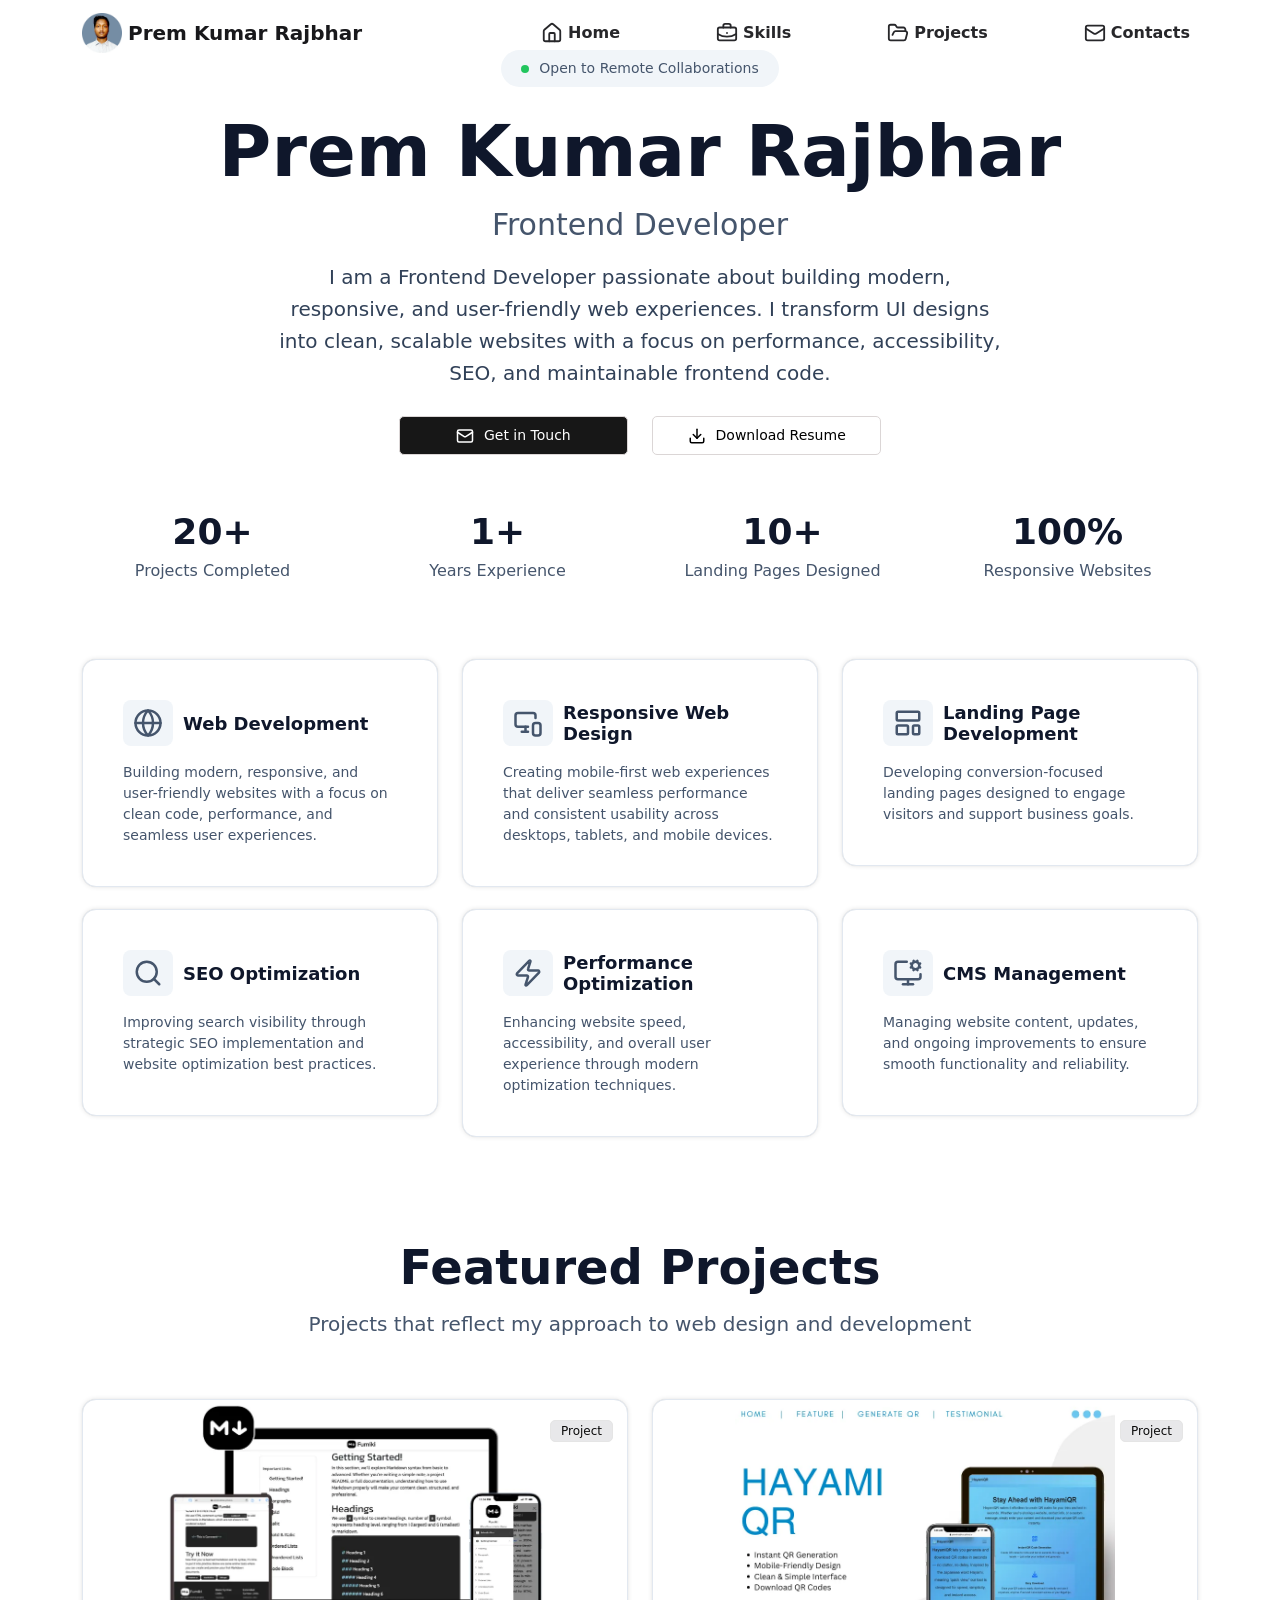
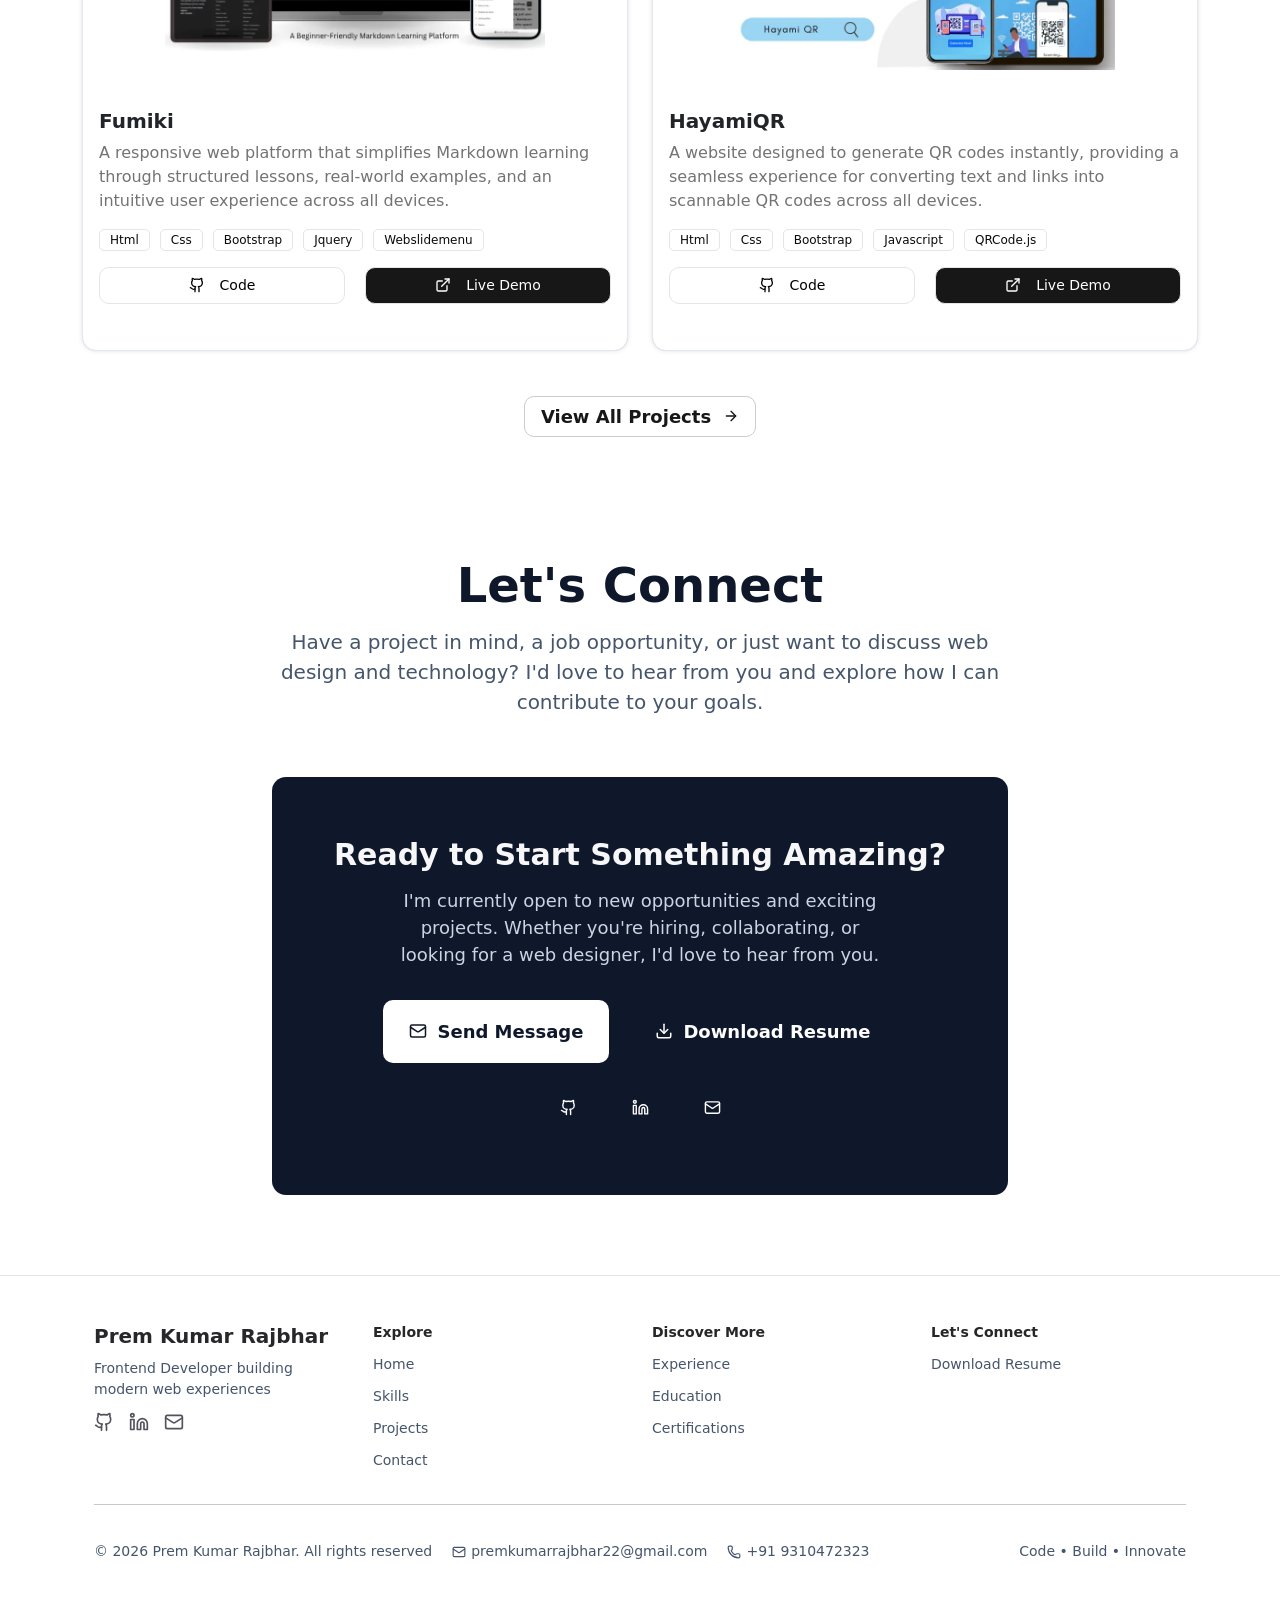
==== commit 12e79eb1: "added animation on scroll, removed webslide menu dependency, added google search console and google " ====
--- a/index.html
+++ b/index.html
@@ -4,16 +4,22 @@
 <head>
   <meta charset="UTF-8" />
   <meta name="viewport" content="width=device-width, initial-scale=1.0" />
-  <title>
-    Prem Kumar Rajbhar | Frontend Developer | Portfolio
-  </title>
+  <meta name="google-site-verification" content="rcSmArxq0PK2xVO9bQzBRltyihGvbyBAPQJlb_asiMA" />
+  <script async src="https://www.googletagmanager.com/gtag/js?id=G-1K4VTWJBCJ"></script>
+  <script>
+    window.dataLayer = window.dataLayer || [];
+    function gtag() { dataLayer.push(arguments); }
+    gtag('js', new Date());
+
+    gtag('config', 'G-1K4VTWJBCJ');
+  </script>
+  <title>Prem Kumar Rajbhar | Frontend Developer | Portfolio</title>
 
   <meta name="description"
     content="Prem Kumar Rajbhar is a Frontend Developer specializing in responsive web applications, modern UI development, performance optimization, accessibility, and SEO. Explore projects, skills, open source contributions, and professional portfolio." />
 
   <meta name="keywords"
     content="Prem Kumar Rajbhar, Frontend Developer, Software Developer, Web Developer, Portfolio, HTML5, CSS3, JavaScript, Bootstrap, Sass, jQuery, Git, GitHub, Responsive Web Design, UI Development, Frontend Development, Performance Optimization, Web Accessibility, SEO, Open Source, Nimbus Adcom Private Limited" />
-
   <link rel="canonical" href="https://premkrrajbhar.github.io/prem_kumar_rajbhar/" />
 
   <meta property="og:type" content="website" />
@@ -49,120 +55,748 @@
 
   <link rel="stylesheet" href="styles/bootstrap.min.css" />
 
-  <link rel="stylesheet" href="styles/webslidemenu.css" />
-  <link rel="stylesheet" href="styles/webslidemenu02.css" />
-  <link rel="stylesheet" href="styles/white-red.css" />
-
   <link rel="stylesheet" href="styles/common.css" />
   <link rel="stylesheet" href="styles/main.css" />
+  <link rel="stylesheet" href="styles/aos.css" />
 
   <script type="application/ld+json">
-{
-  "@context": "https://schema.org",
-  "@graph": [
-    {
-      "@type": "Person",
-      "@id": "https://premkrrajbhar.github.io/prem_kumar_rajbhar/#person",
-      "name": "Prem Kumar Rajbhar",
-      "jobTitle": "Frontend Developer",
-      "description": "Frontend Developer specializing in responsive web applications, UI development, performance optimization, web accessibility, SEO, and modern frontend technologies.",
-      "url": "https://premkrrajbhar.github.io/prem_kumar_rajbhar/",
-      "email": "mailto:premkumarrajbhar22@gmail.com",
-      "telephone": "+91 9310472323",
-      "image": "https://premkrrajbhar.github.io/prem_kumar_rajbhar/assets/images/prem_kumar_rajbhar_profile_picture.webp",
-      "worksFor": {
-        "@type": "Organization",
-        "name": "Nimbus Adcom Private Limited"
-      },
-      "sameAs": [
-        "https://github.com/premkrrajbhar",
-        "https://www.linkedin.com/in/premkrrajbhar",
-        "https://www.commudle.com/users/premkrrajbhar"
-      ],
-      "knowsAbout": [
-        "HTML5",
-        "CSS3",
-        "Sass",
-        "Bootstrap",
-        "JavaScript",
-        "jQuery",
-        "Git",
-        "GitHub",
-        "Responsive Web Design",
-        "Frontend Development",
-        "UI Development",
-        "Web Accessibility",
-        "Performance Optimization",
-        "SEO",
-        "Open Source",
-        "ASP.NET MVC"
-      ]
-    },
-    {
-      "@type": "WebSite",
-      "@id": "https://premkrrajbhar.github.io/prem_kumar_rajbhar/#website",
-      "url": "https://premkrrajbhar.github.io/prem_kumar_rajbhar/",
-      "name": "Prem Kumar Rajbhar Portfolio",
-      "description": "Professional portfolio showcasing frontend development, responsive web applications, open source contributions, and modern web technologies.",
-      "publisher": {
-        "@id": "https://premkrrajbhar.github.io/prem_kumar_rajbhar/#person"
+      {
+        "@context": "https://schema.org",
+        "@graph": [
+          {
+            "@type": "Person",
+            "@id": "https://premkrrajbhar.github.io/prem_kumar_rajbhar/#person",
+            "name": "Prem Kumar Rajbhar",
+            "jobTitle": "Frontend Developer",
+            "description": "Frontend Developer specializing in responsive web applications, UI development, performance optimization, web accessibility, SEO, and modern frontend technologies.",
+            "url": "https://premkrrajbhar.github.io/prem_kumar_rajbhar/",
+            "email": "mailto:premkumarrajbhar22@gmail.com",
+            "telephone": "+91 9310472323",
+            "image": "https://premkrrajbhar.github.io/prem_kumar_rajbhar/assets/images/prem_kumar_rajbhar_profile_picture.webp",
+            "worksFor": {
+              "@type": "Organization",
+              "name": "Nimbus Adcom Private Limited"
+            },
+            "sameAs": [
+              "https://github.com/premkrrajbhar",
+              "https://www.linkedin.com/in/premkrrajbhar",
+              "https://www.commudle.com/users/premkrrajbhar"
+            ],
+            "knowsAbout": [
+              "HTML5",
+              "CSS3",
+              "Sass",
+              "Bootstrap",
+              "JavaScript",
+              "jQuery",
+              "Git",
+              "GitHub",
+              "Responsive Web Design",
+              "Frontend Development",
+              "UI Development",
+              "Web Accessibility",
+              "Performance Optimization",
+              "SEO",
+              "Open Source",
+              "ASP.NET MVC"
+            ]
+          },
+          {
+            "@type": "WebSite",
+            "@id": "https://premkrrajbhar.github.io/prem_kumar_rajbhar/#website",
+            "url": "https://premkrrajbhar.github.io/prem_kumar_rajbhar/",
+            "name": "Prem Kumar Rajbhar Portfolio",
+            "description": "Professional portfolio showcasing frontend development, responsive web applications, open source contributions, and modern web technologies.",
+            "publisher": {
+              "@id": "https://premkrrajbhar.github.io/prem_kumar_rajbhar/#person"
+            }
+          },
+          {
+            "@type": "WebPage",
+            "@id": "https://premkrrajbhar.github.io/prem_kumar_rajbhar/#webpage",
+            "url": "https://premkrrajbhar.github.io/prem_kumar_rajbhar/",
+            "name": "Prem Kumar Rajbhar | Frontend Developer Portfolio",
+            "description": "Portfolio of Prem Kumar Rajbhar featuring responsive web applications, frontend development, UI engineering, performance optimization, SEO, and open source contributions.",
+            "isPartOf": {
+              "@id": "https://premkrrajbhar.github.io/prem_kumar_rajbhar/#website"
+            },
+            "about": {
+              "@id": "https://premkrrajbhar.github.io/prem_kumar_rajbhar/#person"
+            }
+          },
+          {
+            "@type": "ProfessionalService",
+            "@id": "https://premkrrajbhar.github.io/prem_kumar_rajbhar/#service",
+            "name": "Prem Kumar Rajbhar Frontend Development Services",
+            "url": "https://premkrrajbhar.github.io/prem_kumar_rajbhar/",
+            "provider": {
+              "@id": "https://premkrrajbhar.github.io/prem_kumar_rajbhar/#person"
+            },
+            "serviceType": [
+              "Frontend Development",
+              "Responsive Web Development",
+              "UI Development",
+              "Website Development",
+              "Landing Page Development",
+              "Performance Optimization",
+              "Web Accessibility",
+              "SEO"
+            ]
+          }
+        ]
       }
-    },
-    {
-      "@type": "WebPage",
-      "@id": "https://premkrrajbhar.github.io/prem_kumar_rajbhar/#webpage",
-      "url": "https://premkrrajbhar.github.io/prem_kumar_rajbhar/",
-      "name": "Prem Kumar Rajbhar | Frontend Developer Portfolio",
-      "description": "Portfolio of Prem Kumar Rajbhar featuring responsive web applications, frontend development, UI engineering, performance optimization, SEO, and open source contributions.",
-      "isPartOf": {
-        "@id": "https://premkrrajbhar.github.io/prem_kumar_rajbhar/#website"
-      },
-      "about": {
-        "@id": "https://premkrrajbhar.github.io/prem_kumar_rajbhar/#person"
-      }
-    },
-    {
-      "@type": "ProfessionalService",
-      "@id": "https://premkrrajbhar.github.io/prem_kumar_rajbhar/#service",
-      "name": "Prem Kumar Rajbhar Frontend Development Services",
-      "url": "https://premkrrajbhar.github.io/prem_kumar_rajbhar/",
-      "provider": {
-        "@id": "https://premkrrajbhar.github.io/prem_kumar_rajbhar/#person"
-      },
-      "serviceType": [
-        "Frontend Development",
-        "Responsive Web Development",
-        "UI Development",
-        "Website Development",
-        "Landing Page Development",
-        "Performance Optimization",
-        "Web Accessibility",
-        "SEO"
-      ]
-    }
-  ]
-}
-</script>
-
+    </script>
 </head>
 
 <body>
   <header>
-    <div class="wsmobileheader clearfix">
-      <a id="wsnavtoggle" class="wsanimated-arrow d-block d-lg-none"><span></span></a>
-
+    <nav class="navbar navbar-expand-lg fixed-top">
       <div class="container">
-        <div class="row navbarRow">
-          <div class="col-12 col-md-4 profileNavbar">
-            <a href="index.html" class="profileDetails">
-              <img src="assets/images/prem_kumar_rajbhar_profile_picture.webp" style="height: 40px" class="img-fluid"
-                alt="Prem kumar rajbhar profile picture" />
-              Prem Kumar Rajbhar
+        <a class="navbar-brand profileDetails" href="index.html">
+          <img src="assets/images/prem_kumar_rajbhar_profile_picture.webp" style="height: 40px" class="img-fluid"
+            alt="Prem kumar rajbhar profile picture" />
+          Prem Kumar Rajbhar
+        </a>
+
+        <button class="btn menu-toggle d-block d-lg-none" type="button" data-bs-toggle="offcanvas"
+          data-bs-target="#offcanvasExample" aria-controls="offcanvasExample">
+          <span></span>
+          <span></span>
+          <span></span>
+        </button>
+
+        <div class="collapse navbar-collapse" id="navbarSupportedContent">
+          <ul class="navbar-nav ms-auto mb-2 mb-lg-0 navbarLinks">
+            <li class="nav-item">
+              <a class="nav-link" aria-current="page" href="index.html">
+                <svg xmlns="http://www.w3.org/2000/svg" width="22" height="22" viewBox="0 0 24 24" fill="none"
+                  stroke="currentColor" stroke-width="2" stroke-linecap="round" stroke-linejoin="round"
+                  class="lucide lucide-house" aria-hidden="true">
+                  <path d="M15 21v-8a1 1 0 0 0-1-1h-4a1 1 0 0 0-1 1v8"></path>
+                  <path
+                    d="M3 10a2 2 0 0 1 .709-1.528l7-5.999a2 2 0 0 1 2.582 0l7 5.999A2 2 0 0 1 21 10v9a2 2 0 0 1-2 2H5a2 2 0 0 1-2-2z">
+                  </path>
+                </svg>
+                Home</a>
+            </li>
+            <li class="nav-item">
+              <a class="nav-link" href="skills.html">
+                <svg xmlns="http://www.w3.org/2000/svg" width="22" height="22" viewBox="0 0 24 24" fill="none"
+                  stroke="currentColor" stroke-width="2" stroke-linecap="round" stroke-linejoin="round"
+                  class="lucide lucide-briefcase-business" aria-hidden="true">
+                  <path d="M12 12h.01"></path>
+                  <path d="M16 6V4a2 2 0 0 0-2-2h-4a2 2 0 0 0-2 2v2"></path>
+                  <path d="M22 13a18.15 18.15 0 0 1-20 0"></path>
+                  <rect width="20" height="14" x="2" y="6" rx="2"></rect>
+                </svg>
+                Skills</a>
+            </li>
+            <li class="nav-item">
+              <a class="nav-link" href="projects.html">
+                <svg xmlns="http://www.w3.org/2000/svg" width="22" height="22" viewBox="0 0 24 24" fill="none"
+                  stroke="currentColor" stroke-width="2" stroke-linecap="round" stroke-linejoin="round"
+                  class="lucide lucide-folder-open" aria-hidden="true">
+                  <path
+                    d="m6 14 1.5-2.9A2 2 0 0 1 9.24 10H20a2 2 0 0 1 1.94 2.5l-1.54 6a2 2 0 0 1-1.95 1.5H4a2 2 0 0 1-2-2V5a2 2 0 0 1 2-2h3.9a2 2 0 0 1 1.69.9l.81 1.2a2 2 0 0 0 1.67.9H18a2 2 0 0 1 2 2v2">
+                  </path>
+                </svg>
+                Projects
+              </a>
+            </li>
+
+            <li class="nav-item">
+              <a class="nav-link" href="contact.html">
+                <svg xmlns="http://www.w3.org/2000/svg" width="22" height="22" viewBox="0 0 24 24" fill="none"
+                  stroke="currentColor" stroke-width="2" stroke-linecap="round" stroke-linejoin="round"
+                  class="lucide lucide-mail" aria-hidden="true">
+                  <path d="m22 7-8.991 5.727a2 2 0 0 1-2.009 0L2 7"></path>
+                  <rect x="2" y="4" width="20" height="16" rx="2"></rect>
+                </svg>
+                Contacts
+              </a>
+            </li>
+          </ul>
+        </div>
+      </div>
+    </nav>
+
+    <!-- == mobile off canvas == -->
+
+    <div class="offcanvas offcanvas-start" tabindex="-1" id="offcanvasExample" aria-labelledby="offcanvasExampleLabel">
+      <div class="offcanvas-body mobileOffCanvasCard text-start offCanvasBodyContainer">
+        <div class="offcanvasHeader">
+          <h2 class="offcanvas-title" id="offcanvasExampleLabel">
+            Announcements
+          </h2>
+          <p class="offcanTxt">Latest updates and project highlights</p>
+        </div>
+
+        <div class="card mb-3">
+          <div class="card-body">
+            <div class="cardHeaderBox">
+              <div class="svgBox">
+                <svg xmlns="http://www.w3.org/2000/svg" width="24" height="24" viewBox="0 0 24 24" fill="none"
+                  stroke="currentColor" stroke-width="2" stroke-linecap="round" stroke-linejoin="round"
+                  class="lucide lucide-calendar-days w-5 h-5" aria-hidden="true">
+                  <path d="M8 2v4"></path>
+                  <path d="M16 2v4"></path>
+                  <rect width="18" height="18" x="3" y="4" rx="2"></rect>
+                  <path d="M3 10h18"></path>
+                  <path d="M8 14h.01"></path>
+                  <path d="M12 14h.01"></path>
+                  <path d="M16 14h.01"></path>
+                  <path d="M8 18h.01"></path>
+                  <path d="M12 18h.01"></path>
+                  <path d="M16 18h.01"></path>
+                </svg>
+              </div>
+              <h3 class="card-title offcanvasCardTitle">
+                Follow the Fumiki Journey
+              </h3>
+            </div>
+            <p class="card-text offcanvasCardTxt">
+              Discover an easier way to learn Markdown with step-by-step
+              tutorials, syntax references, and hands-on examples built for
+              developers.
+            </p>
+
+            <a href="https://premkrrajbhar.github.io/fumiki/" class="offCanvasCtaBtn">
+              Learn More
+              <svg xmlns="http://www.w3.org/2000/svg" width="24" height="24" viewBox="0 0 24 24" fill="none"
+                stroke="currentColor" stroke-width="2" stroke-linecap="round" stroke-linejoin="round"
+                class="lucide lucide-move-right-icon lucide-move-right">
+                <path d="M18 8L22 12L18 16"></path>
+                <path d="M2 12H22"></path>
+              </svg>
             </a>
           </div>
-
-          <div class="col-12 col-md-8 d-none d-lg-block">
-            <ul class="navbarLinks">
+        </div>
+
+        <div class="card">
+          <div class="card-body">
+            <div class="cardHeaderBox">
+              <div class="svgBox">
+                <svg xmlns="http://www.w3.org/2000/svg" width="24" height="24" viewBox="0 0 24 24" fill="none"
+                  stroke="currentColor" stroke-width="2" stroke-linecap="round" stroke-linejoin="round"
+                  class="lucide lucide-sparkles w-5 h-5" aria-hidden="true">
+                  <path
+                    d="M9.937 15.5A2 2 0 0 0 8.5 14.063l-6.135-1.582a.5.5 0 0 1 0-.962L8.5 9.936A2 2 0 0 0 9.937 8.5l1.582-6.135a.5.5 0 0 1 .963 0L14.063 8.5A2 2 0 0 0 15.5 9.937l6.135 1.581a.5.5 0 0 1 0 .964L15.5 14.063a2 2 0 0 0-1.437 1.437l-1.582 6.135a.5.5 0 0 1-.963 0z">
+                  </path>
+                  <path d="M20 3v4"></path>
+                  <path d="M22 5h-4"></path>
+                  <path d="M4 17v2"></path>
+                  <path d="M5 18H3"></path>
+                </svg>
+              </div>
+              <h3 class="card-title offcanvasCardTitle">
+                Currently Building
+              </h3>
+            </div>
+            <p class="card-text offcanvasCardTxt">
+              Exploring new ideas in web design, front-end development, and
+              open source while creating projects that solve real problems and
+              enhance user experiences.
+            </p>
+
+            <a href="https://github.com/premkrrajbhar" class="offCanvasCtaBtn">
+              Learn More
+              <svg xmlns="http://www.w3.org/2000/svg" width="24" height="24" viewBox="0 0 24 24" fill="none"
+                stroke="currentColor" stroke-width="2" stroke-linecap="round" stroke-linejoin="round"
+                class="lucide lucide-move-right-icon lucide-move-right">
+                <path d="M18 8L22 12L18 16"></path>
+                <path d="M2 12H22"></path>
+              </svg>
+            </a>
+          </div>
+        </div>
+        <div class="mobileOffCanvasCtaBox">
+          <a href="https://github.com/premkrrajbhar" class="githubBtn">
+            <svg xmlns="http://www.w3.org/2000/svg" width="24" height="24" viewBox="0 0 24 24" fill="none"
+              stroke="currentColor" stroke-width="2" stroke-linecap="round" stroke-linejoin="round"
+              class="lucide lucide-github w-6 h-6" aria-hidden="true">
+              <path
+                d="M15 22v-4a4.8 4.8 0 0 0-1-3.5c3 0 6-2 6-5.5.08-1.25-.27-2.48-1-3.5.28-1.15.28-2.35 0-3.5 0 0-1 0-3 1.5-2.64-.5-5.36-.5-8 0C6 2 5 2 5 2c-.3 1.15-.3 2.35 0 3.5A5.403 5.403 0 0 0 4 9c0 3.5 3 5.5 6 5.5-.39.49-.68 1.05-.85 1.65-.17.6-.22 1.23-.15 1.85v4">
+              </path>
+              <path d="M9 18c-4.51 2-5-2-7-2"></path>
+            </svg>
+            Visit Github
+          </a>
+          <div class="mobileCta">
+            <a href="assets/resume/prem_kumar_rajbhar.pdf" download="" class="resumeBtn">
+              <svg xmlns="http://www.w3.org/2000/svg" width="18" height="18" viewBox="0 0 24 24" fill="none"
+                stroke="currentColor" stroke-width="2" stroke-linecap="round" stroke-linejoin="round"
+                class="lucide lucide-download-icon lucide-download">
+                <path d="M12 15V3"></path>
+                <path d="M21 15v4a2 2 0 0 1-2 2H5a2 2 0 0 1-2-2v-4"></path>
+                <path d="m7 10 5 5 5-5"></path>
+              </svg>
+              Download Resume
+            </a>
+
+            <a href="mailto:premkumarrajbhar22@gmail.com" class="contactBtn">
+              <svg xmlns="http://www.w3.org/2000/svg" width="18" height="18" viewBox="0 0 24 24" fill="none"
+                stroke="currentColor" stroke-width="2" stroke-linecap="round" stroke-linejoin="round"
+                class="lucide lucide-mail-icon lucide-mail">
+                <path d="m22 7-8.991 5.727a2 2 0 0 1-2.009 0L2 7"></path>
+                <rect x="2" y="4" width="20" height="16" rx="2"></rect>
+              </svg>
+              Contact Me
+            </a>
+          </div>
+        </div>
+      </div>
+    </div>
+
+    <section class="heroSection">
+      <div class="container text-center">
+        <div class="highlightBox" data-aos="fade-zoom-in" data-aos-easing="ease-in-back" data-aos-delay="300"
+          data-aos-offset="0">
+          <span class="circleDot"></span>
+          <span>Open to Remote Collaborations</span>
+        </div>
+
+        <div data-aos="fade-up" data-aos-duration="1400">
+          <h1>Prem Kumar Rajbhar</h1>
+          <span class="dsgTxt">Frontend Developer</span>
+        </div>
+
+        <div class="row heroSecCtaBox">
+          <div class="col-12 col-md-8">
+            <p class="introPara" data-aos="fade-up" data-aos-duration="1400">
+              I am a Frontend Developer passionate about building modern,
+              responsive, and user-friendly web experiences. I transform UI
+              designs into clean, scalable websites with a focus on
+              performance, accessibility, SEO, and maintainable frontend code.
+            </p>
+
+            <div class="row justify-content-center ctaContainer">
+              <div class="col-12 col-md-4 ctaBox">
+                <a href="https://wa.me/+919310472323" class="msgBtn" data-aos="fade-right" data-aos-duration="1400">
+                  <svg xmlns="http://www.w3.org/2000/svg" width="18" height="18" viewBox="0 0 24 24" fill="none"
+                    stroke="currentColor" stroke-width="2" stroke-linecap="round" stroke-linejoin="round"
+                    class="lucide lucide-mail-icon lucide-mail">
+                    <path d="m22 7-8.991 5.727a2 2 0 0 1-2.009 0L2 7" />
+                    <rect x="2" y="4" width="20" height="16" rx="2" />
+                  </svg>
+                  Get in Touch
+                </a>
+              </div>
+              <div class="col-12 col-md-4 ctaBox">
+                <a href="assets/resume/prem_kumar_rajbhar.pdf" download class="resumeDonwloadBtn" data-aos="fade-left"
+                  data-aos-duration="1400">
+                  <svg xmlns="http://www.w3.org/2000/svg" width="18" height="18" viewBox="0 0 24 24" fill="none"
+                    stroke="currentColor" stroke-width="2" stroke-linecap="round" stroke-linejoin="round"
+                    class="lucide lucide-download-icon lucide-download">
+                    <path d="M12 15V3" />
+                    <path d="M21 15v4a2 2 0 0 1-2 2H5a2 2 0 0 1-2-2v-4" />
+                    <path d="m7 10 5 5 5-5" />
+                  </svg>
+                  Download Resume
+                </a>
+              </div>
+            </div>
+          </div>
+        </div>
+      </div>
+    </section>
+  </header>
+
+  <main>
+    <section class="statsCounterSection">
+      <div class="container">
+        <div class="row">
+          <div class="col-6 col-md-3 stasBox" data-aos="fade-up" data-aos-duration="1400">
+            <span>20+</span>
+            <p>Projects Completed</p>
+          </div>
+          <div class="col-6 col-md-3 stasBox" data-aos="fade-up" data-aos-duration="1400">
+            <span>1+</span>
+            <p>Years Experience</p>
+          </div>
+          <div class="col-6 col-md-3 stasBox" data-aos="fade-up" data-aos-duration="1400">
+            <span>10+</span>
+            <p>Landing Pages Designed</p>
+          </div>
+          <div class="col-6 col-md-3 stasBox" data-aos="fade-up" data-aos-duration="1400">
+            <span>100%</span>
+            <p>Responsive Websites</p>
+          </div>
+        </div>
+      </div>
+    </section>
+
+    <section class="servicesSection">
+      <div class="container">
+        <div class="row">
+          <div class="div-12 col-md-6 col-lg-4">
+            <div class="card" data-aos="fade-up" data-aos-duration="1400">
+              <div class="card-body">
+                <div class="cardHeaderBox">
+                  <div class="svgBox">
+                    <svg xmlns="http://www.w3.org/2000/svg" width="30" height="30" viewBox="0 0 24 24" fill="none"
+                      stroke="currentColor" stroke-width="2" stroke-linecap="round" stroke-linejoin="round"
+                      class="lucide lucide-globe text-slate-600 dark:text-slate-400 w-6 h-6 sm:w-8 sm:h-8"
+                      aria-hidden="true">
+                      <circle cx="12" cy="12" r="10"></circle>
+                      <path d="M12 2a14.5 14.5 0 0 0 0 20 14.5 14.5 0 0 0 0-20"></path>
+                      <path d="M2 12h20"></path>
+                    </svg>
+                  </div>
+                  <h3 class="card-title">Web Development</h3>
+                </div>
+                <p class="card-text">
+                  Building modern, responsive, and user-friendly websites with
+                  a focus on clean code, performance, and seamless user
+                  experiences.
+                </p>
+              </div>
+            </div>
+          </div>
+          <div class="div-12 col-md-6 col-lg-4">
+            <div class="card" data-aos="fade-up" data-aos-duration="1400">
+              <div class="card-body">
+                <div class="cardHeaderBox">
+                  <div class="svgBox">
+                    <svg xmlns="http://www.w3.org/2000/svg" width="30" height="30" viewBox="0 0 24 24" fill="none"
+                      stroke="currentColor" stroke-width="2" stroke-linecap="round" stroke-linejoin="round"
+                      class="lucide lucide-monitor-smartphone-icon lucide-monitor-smartphone">
+                      <path d="M18 8V6a2 2 0 0 0-2-2H4a2 2 0 0 0-2 2v7a2 2 0 0 0 2 2h8" />
+                      <path d="M10 19v-3.96 3.15" />
+                      <path d="M7 19h5" />
+                      <rect width="6" height="10" x="16" y="12" rx="2" />
+                    </svg>
+                  </div>
+                  <h3 class="card-title">Responsive Web Design</h3>
+                </div>
+                <p class="card-text">
+                  Creating mobile-first web experiences that deliver seamless
+                  performance and consistent usability across desktops,
+                  tablets, and mobile devices.
+                </p>
+              </div>
+            </div>
+          </div>
+          <div class="div-12 col-md-6 col-lg-4">
+            <div class="card" data-aos="fade-up" data-aos-duration="1400">
+              <div class="card-body">
+                <div class="cardHeaderBox">
+                  <div class="svgBox">
+                    <svg xmlns="http://www.w3.org/2000/svg" width="30" height="30" viewBox="0 0 24 24" fill="none"
+                      stroke="currentColor" stroke-width="2" stroke-linecap="round" stroke-linejoin="round"
+                      class="lucide lucide-layout-template-icon lucide-layout-template">
+                      <rect width="18" height="7" x="3" y="3" rx="1" />
+                      <rect width="9" height="7" x="3" y="14" rx="1" />
+                      <rect width="5" height="7" x="16" y="14" rx="1" />
+                    </svg>
+                  </div>
+                  <h3 class="card-title">Landing Page Development</h3>
+                </div>
+                <p class="card-text">
+                  Developing conversion-focused landing pages designed to
+                  engage visitors and support business goals.
+                </p>
+              </div>
+            </div>
+          </div>
+          <div class="div-12 col-md-6 col-lg-4">
+            <div class="card" data-aos="fade-up" data-aos-duration="1400">
+              <div class="card-body">
+                <div class="cardHeaderBox">
+                  <div class="svgBox">
+                    <svg xmlns="http://www.w3.org/2000/svg" width="30" height="30" viewBox="0 0 24 24" fill="none"
+                      stroke="currentColor" stroke-width="2" stroke-linecap="round" stroke-linejoin="round"
+                      class="lucide lucide-search-icon lucide-search">
+                      <path d="m21 21-4.34-4.34" />
+                      <circle cx="11" cy="11" r="8" />
+                    </svg>
+                  </div>
+                  <h3 class="card-title">SEO Optimization</h3>
+                </div>
+                <p class="card-text">
+                  Improving search visibility through strategic SEO
+                  implementation and website optimization best practices.
+                </p>
+              </div>
+            </div>
+          </div>
+          <div class="div-12 col-md-6 col-lg-4">
+            <div class="card" data-aos="fade-up" data-aos-duration="1400">
+              <div class="card-body">
+                <div class="cardHeaderBox">
+                  <div class="svgBox">
+                    <svg xmlns="http://www.w3.org/2000/svg" width="30" height="30" viewBox="0 0 24 24" fill="none"
+                      stroke="currentColor" stroke-width="2" stroke-linecap="round" stroke-linejoin="round"
+                      class="lucide lucide-zap-icon lucide-zap">
+                      <path
+                        d="M4 14a1 1 0 0 1-.78-1.63l9.9-10.2a.5.5 0 0 1 .86.46l-1.92 6.02A1 1 0 0 0 13 10h7a1 1 0 0 1 .78 1.63l-9.9 10.2a.5.5 0 0 1-.86-.46l1.92-6.02A1 1 0 0 0 11 14z" />
+                    </svg>
+                  </div>
+                  <h3 class="card-title">Performance Optimization</h3>
+                </div>
+                <p class="card-text">
+                  Enhancing website speed, accessibility, and overall user
+                  experience through modern optimization techniques.
+                </p>
+              </div>
+            </div>
+          </div>
+          <div class="div-12 col-md-6 col-lg-4">
+            <div class="card" data-aos="fade-up" data-aos-duration="1400">
+              <div class="card-body">
+                <div class="cardHeaderBox">
+                  <div class="svgBox">
+                    <svg xmlns="http://www.w3.org/2000/svg" width="30" height="30" viewBox="0 0 24 24" fill="none"
+                      stroke="currentColor" stroke-width="2" stroke-linecap="round" stroke-linejoin="round"
+                      class="lucide lucide-monitor-cog-icon lucide-monitor-cog">
+                      <path d="M12 17v4" />
+                      <path d="m14.305 7.53.923-.382" />
+                      <path d="m15.228 4.852-.923-.383" />
+                      <path d="m16.852 3.228-.383-.924" />
+                      <path d="m16.852 8.772-.383.923" />
+                      <path d="m19.148 3.228.383-.924" />
+                      <path d="m19.53 9.696-.382-.924" />
+                      <path d="m20.772 4.852.924-.383" />
+                      <path d="m20.772 7.148.924.383" />
+                      <path d="M22 13v2a2 2 0 0 1-2 2H4a2 2 0 0 1-2-2V5a2 2 0 0 1 2-2h7" />
+                      <path d="M8 21h8" />
+                      <circle cx="18" cy="6" r="3" />
+                    </svg>
+                  </div>
+                  <h3 class="card-title">CMS Management</h3>
+                </div>
+                <p class="card-text">
+                  Managing website content, updates, and ongoing improvements
+                  to ensure smooth functionality and reliability.
+                </p>
+              </div>
+            </div>
+          </div>
+        </div>
+      </div>
+    </section>
+
+    <section class="projectSection">
+      <div class="container">
+        <h2 data-aos="fade-up" data-aos-duration="1400">Featured Projects</h2>
+        <p class="projectTxt" data-aos="fade-up" data-aos-duration="1400">
+          Projects that reflect my approach to web design and development
+        </p>
+        <div class="row">
+          <div class="col-12 col-md-6">
+            <div class="card" data-aos="fade-up" data-aos-duration="1400">
+              <div class="projectImgBox">
+                <img src="assets/images/fumiki_website.webp" class="card-img-top img-fluid"
+                  alt="Fumiki website to learn markdown syntax" />
+                <span class="proTxt">Project</span>
+              </div>
+              <div class="card-body">
+                <h3 class="card-title projectTit">Fumiki</h3>
+                <p class="card-text projectDesc">
+                  A responsive web platform that simplifies Markdown learning
+                  through structured lessons, real-world examples, and an
+                  intuitive user experience across all devices.
+                </p>
+
+                <div class="techStackBox">
+                  <span>Html</span>
+                  <span>Css</span>
+                  <span>Bootstrap</span>
+                  <span>Jquery</span>
+                  <span>Webslidemenu</span>
+                </div>
+
+                <div class="projectBtnBox">
+                  <a href="https://github.com/premkrrajbhar/fumiki">
+                    <svg xmlns="http://www.w3.org/2000/svg" width="24" height="24" viewBox="0 0 24 24" fill="none"
+                      stroke="currentColor" stroke-width="2" stroke-linecap="round" stroke-linejoin="round"
+                      class="lucide lucide-github h-5 w-5 hover:text-zinc-800 dark:hover:text-zinc-100 transition"
+                      aria-hidden="true">
+                      <path
+                        d="M15 22v-4a4.8 4.8 0 0 0-1-3.5c3 0 6-2 6-5.5.08-1.25-.27-2.48-1-3.5.28-1.15.28-2.35 0-3.5 0 0-1 0-3 1.5-2.64-.5-5.36-.5-8 0C6 2 5 2 5 2c-.3 1.15-.3 2.35 0 3.5A5.403 5.403 0 0 0 4 9c0 3.5 3 5.5 6 5.5-.39.49-.68 1.05-.85 1.65-.17.6-.22 1.23-.15 1.85v4">
+                      </path>
+                      <path d="M9 18c-4.51 2-5-2-7-2"></path>
+                    </svg>
+                    Code
+                  </a>
+
+                  <a href="https://premkrrajbhar.github.io/fumiki">
+                    <svg xmlns="http://www.w3.org/2000/svg" width="24" height="24" viewBox="0 0 24 24" fill="none"
+                      stroke="currentColor" stroke-width="2" stroke-linecap="round" stroke-linejoin="round"
+                      class="lucide lucide-external-link w-4 h-4 mr-2" aria-hidden="true">
+                      <path d="M15 3h6v6"></path>
+                      <path d="M10 14 21 3"></path>
+                      <path d="M18 13v6a2 2 0 0 1-2 2H5a2 2 0 0 1-2-2V8a2 2 0 0 1 2-2h6"></path>
+                    </svg>
+                    Live Demo
+                  </a>
+                </div>
+              </div>
+            </div>
+          </div>
+          <div class="col-12 col-md-6">
+            <div class="card" data-aos="fade-up" data-aos-duration="1400">
+              <div class="projectImgBox">
+                <img src="assets/images/hayamiqr_website.webp" class="card-img-top img-fluid"
+                  alt="Hayami QR a QR Code generator website" />
+                <span class="proTxt">Project</span>
+              </div>
+              <div class="card-body">
+                <h3 class="card-title projectTit">HayamiQR</h3>
+                <p class="card-text projectDesc">
+                  A website designed to generate QR codes instantly, providing
+                  a seamless experience for converting text and links into
+                  scannable QR codes across all devices.
+                </p>
+
+                <div class="techStackBox">
+                  <span>Html</span>
+                  <span>Css</span>
+                  <span>Bootstrap</span>
+                  <span>Javascript</span>
+                  <span>QRCode.js</span>
+                </div>
+
+                <div class="projectBtnBox">
+                  <a href="https://github.com/premkrrajbhar/HayamiQR">
+                    <svg xmlns="http://www.w3.org/2000/svg" width="24" height="24" viewBox="0 0 24 24" fill="none"
+                      stroke="currentColor" stroke-width="2" stroke-linecap="round" stroke-linejoin="round"
+                      class="lucide lucide-github h-5 w-5 hover:text-zinc-800 dark:hover:text-zinc-100 transition"
+                      aria-hidden="true">
+                      <path
+                        d="M15 22v-4a4.8 4.8 0 0 0-1-3.5c3 0 6-2 6-5.5.08-1.25-.27-2.48-1-3.5.28-1.15.28-2.35 0-3.5 0 0-1 0-3 1.5-2.64-.5-5.36-.5-8 0C6 2 5 2 5 2c-.3 1.15-.3 2.35 0 3.5A5.403 5.403 0 0 0 4 9c0 3.5 3 5.5 6 5.5-.39.49-.68 1.05-.85 1.65-.17.6-.22 1.23-.15 1.85v4">
+                      </path>
+                      <path d="M9 18c-4.51 2-5-2-7-2"></path>
+                    </svg>
+                    Code
+                  </a>
+
+                  <a href="https://premkrrajbhar.github.io/HayamiQR/">
+                    <svg xmlns="http://www.w3.org/2000/svg" width="24" height="24" viewBox="0 0 24 24" fill="none"
+                      stroke="currentColor" stroke-width="2" stroke-linecap="round" stroke-linejoin="round"
+                      class="lucide lucide-external-link w-4 h-4 mr-2" aria-hidden="true">
+                      <path d="M15 3h6v6"></path>
+                      <path d="M10 14 21 3"></path>
+                      <path d="M18 13v6a2 2 0 0 1-2 2H5a2 2 0 0 1-2-2V8a2 2 0 0 1 2-2h6"></path>
+                    </svg>
+                    Live Demo
+                  </a>
+                </div>
+              </div>
+            </div>
+          </div>
+        </div>
+
+        <div class="text-center">
+          <a href="projects.html" class="allProBtn" data-aos="fade-up" data-aos-duration="1400">
+            View All Projects
+            <svg xmlns="http://www.w3.org/2000/svg" width="24" height="24" viewBox="0 0 24 24" fill="none"
+              stroke="currentColor" stroke-width="2" stroke-linecap="round" stroke-linejoin="round"
+              class="lucide lucide-arrow-right ml-2 w-5 h-5" aria-hidden="true">
+              <path d="M5 12h14"></path>
+              <path d="m12 5 7 7-7 7"></path>
+            </svg>
+          </a>
+        </div>
+      </div>
+    </section>
+
+    <section class="connectionSection">
+      <div class="container">
+        <h2 class="text-center" data-aos="fade-up" data-aos-duration="1400">
+          Let's Connect
+        </h2>
+
+        <div class="row justify-content-center">
+          <div class="col-12 col-md-8">
+            <p class="text-center projectTxt" data-aos="fade-up" data-aos-duration="1400">
+              Have a project in mind, a job opportunity, or just want to
+              discuss web design and technology? I'd love to hear from you and
+              explore how I can contribute to your goals.
+            </p>
+          </div>
+
+          <div class="col-12 col-md-8" data-aos="fade-up" data-aos-duration="1400">
+            <div class="contactBox text-center">
+              <h3>Ready to Start Something Amazing?</h3>
+              <div class="d-flex justify-content-center">
+                <p class="contactTxt">
+                  I'm currently open to new opportunities and exciting
+                  projects. Whether you're hiring, collaborating, or looking
+                  for a web designer, I'd love to hear from you.
+                </p>
+              </div>
+
+              <div class="contactBtnBox">
+                <a href="mailto:premkumarrajbhar22@gmail.com">
+                  <svg xmlns="http://www.w3.org/2000/svg" width="18" height="18" viewBox="0 0 24 24" fill="none"
+                    stroke="currentColor" stroke-width="2" stroke-linecap="round" stroke-linejoin="round"
+                    class="lucide lucide-mail-icon lucide-mail">
+                    <path d="m22 7-8.991 5.727a2 2 0 0 1-2.009 0L2 7"></path>
+                    <rect x="2" y="4" width="20" height="16" rx="2"></rect>
+                  </svg>
+                  Send Message
+                </a>
+
+                <a href="assets/resume/prem_kumar_rajbhar.pdf" download>
+                  <svg xmlns="http://www.w3.org/2000/svg" width="18" height="18" viewBox="0 0 24 24" fill="none"
+                    stroke="currentColor" stroke-width="2" stroke-linecap="round" stroke-linejoin="round"
+                    class="lucide lucide-download-icon lucide-download">
+                    <path d="M12 15V3"></path>
+                    <path d="M21 15v4a2 2 0 0 1-2 2H5a2 2 0 0 1-2-2v-4"></path>
+                    <path d="m7 10 5 5 5-5"></path>
+                  </svg>
+                  Download Resume
+                </a>
+              </div>
+
+              <ul class="socialIcons">
+                <li>
+                  <a href="https://github.com/premkrrajbhar">
+                    <svg xmlns="http://www.w3.org/2000/svg" width="24" height="24" viewBox="0 0 24 24" fill="none"
+                      stroke="currentColor" stroke-width="2" stroke-linecap="round" stroke-linejoin="round"
+                      class="lucide lucide-github w-6 h-6" aria-hidden="true">
+                      <path
+                        d="M15 22v-4a4.8 4.8 0 0 0-1-3.5c3 0 6-2 6-5.5.08-1.25-.27-2.48-1-3.5.28-1.15.28-2.35 0-3.5 0 0-1 0-3 1.5-2.64-.5-5.36-.5-8 0C6 2 5 2 5 2c-.3 1.15-.3 2.35 0 3.5A5.403 5.403 0 0 0 4 9c0 3.5 3 5.5 6 5.5-.39.49-.68 1.05-.85 1.65-.17.6-.22 1.23-.15 1.85v4">
+                      </path>
+                      <path d="M9 18c-4.51 2-5-2-7-2"></path>
+                    </svg>
+                  </a>
+                </li>
+
+                <li>
+                  <a href="https://www.linkedin.com/in/premkrrajbhar/">
+                    <svg xmlns="http://www.w3.org/2000/svg" width="24" height="24" viewBox="0 0 24 24" fill="none"
+                      stroke="currentColor" stroke-width="2" stroke-linecap="round" stroke-linejoin="round"
+                      class="lucide lucide-linkedin w-6 h-6" aria-hidden="true">
+                      <path d="M16 8a6 6 0 0 1 6 6v7h-4v-7a2 2 0 0 0-2-2 2 2 0 0 0-2 2v7h-4v-7a6 6 0 0 1 6-6z"></path>
+                      <rect width="4" height="12" x="2" y="9"></rect>
+                      <circle cx="4" cy="4" r="2"></circle>
+                    </svg>
+                  </a>
+                </li>
+
+                <li>
+                  <a href="mailto:premkumarrajbhar22@gmail.com">
+                    <svg xmlns="http://www.w3.org/2000/svg" width="24" height="24" viewBox="0 0 24 24" fill="none"
+                      stroke="currentColor" stroke-width="2" stroke-linecap="round" stroke-linejoin="round"
+                      class="lucide lucide-mail w-6 h-6" aria-hidden="true">
+                      <path d="m22 7-8.991 5.727a2 2 0 0 1-2.009 0L2 7"></path>
+                      <rect x="2" y="4" width="20" height="16" rx="2"></rect>
+                    </svg>
+                  </a>
+                </li>
+              </ul>
+            </div>
+          </div>
+        </div>
+      </div>
+    </section>
+
+    <section class="stickyFooter fixed-bottom d-block d-md-none">
+      <div class="container">
+        <div class="row">
+          <div class="stickyFooterBox">
+            <ul>
               <li>
                 <a href="index.html">
                   <svg xmlns="http://www.w3.org/2000/svg" width="22" height="22" viewBox="0 0 24 24" fill="none"
@@ -176,6 +810,7 @@
                   Home
                 </a>
               </li>
+
               <li>
                 <a href="skills.html">
                   <svg xmlns="http://www.w3.org/2000/svg" width="22" height="22" viewBox="0 0 24 24" fill="none"
@@ -189,6 +824,7 @@
                   Skills
                 </a>
               </li>
+
               <li>
                 <a href="projects.html">
                   <svg xmlns="http://www.w3.org/2000/svg" width="22" height="22" viewBox="0 0 24 24" fill="none"
@@ -201,6 +837,7 @@
                   Projects
                 </a>
               </li>
+
               <li>
                 <a href="contact.html">
                   <svg xmlns="http://www.w3.org/2000/svg" width="22" height="22" viewBox="0 0 24 24" fill="none"
@@ -216,778 +853,149 @@
           </div>
         </div>
       </div>
-    </div>
-
-    <br />
-    <br />
-    <br />
-    <br />
-
-    <nav class="wsmenu clearfix">
-      <div class="wsmenu-list">
-        <div class="mobileOffCanvas text-start">
-          <h2>Announcements</h2>
-          <p class="offcanTxt">Latest updates and project highlights</p>
-        </div>
-
-        <div class="mobileOffCanvasCard text-start">
-          <div class="card mb-3">
-            <div class="card-body">
-              <div class="cardHeaderBox">
-                <div class="svgBox">
-                  <svg xmlns="http://www.w3.org/2000/svg" width="24" height="24" viewBox="0 0 24 24" fill="none"
-                    stroke="currentColor" stroke-width="2" stroke-linecap="round" stroke-linejoin="round"
-                    class="lucide lucide-calendar-days w-5 h-5" aria-hidden="true">
-                    <path d="M8 2v4"></path>
-                    <path d="M16 2v4"></path>
-                    <rect width="18" height="18" x="3" y="4" rx="2"></rect>
-                    <path d="M3 10h18"></path>
-                    <path d="M8 14h.01"></path>
-                    <path d="M12 14h.01"></path>
-                    <path d="M16 14h.01"></path>
-                    <path d="M8 18h.01"></path>
-                    <path d="M12 18h.01"></path>
-                    <path d="M16 18h.01"></path>
-                  </svg>
-                </div>
-                <h3 class="card-title offcanvasCardTitle">
-                  Follow the Fumiki Journey
-                </h3>
-              </div>
-              <p class="card-text offcanvasCardTxt">
-                Discover an easier way to learn Markdown with step-by-step
-                tutorials, syntax references, and hands-on examples built for
-                developers.
-              </p>
-
-              <a href="https://premkrrajbhar.github.io/fumiki/" class="offCanvasCtaBtn">
-                Learn More
+    </section>
+  </main>
+
+  <footer>
+    <div class="container">
+      <div class="row">
+        <div class="col-12 col-md-3 footerIntro">
+          <h2>Prem Kumar Rajbhar</h2>
+          <p>
+            Frontend Developer building modern
+            <br class="d-block d-md-none" />
+            web experiences
+          </p>
+          <ul class="footerSocialIcons">
+            <li>
+              <a href="https://github.com/premkrrajbhar">
                 <svg xmlns="http://www.w3.org/2000/svg" width="24" height="24" viewBox="0 0 24 24" fill="none"
                   stroke="currentColor" stroke-width="2" stroke-linecap="round" stroke-linejoin="round"
-                  class="lucide lucide-move-right-icon lucide-move-right">
-                  <path d="M18 8L22 12L18 16" />
-                  <path d="M2 12H22" />
+                  class="lucide lucide-github w-6 h-6" aria-hidden="true">
+                  <path
+                    d="M15 22v-4a4.8 4.8 0 0 0-1-3.5c3 0 6-2 6-5.5.08-1.25-.27-2.48-1-3.5.28-1.15.28-2.35 0-3.5 0 0-1 0-3 1.5-2.64-.5-5.36-.5-8 0C6 2 5 2 5 2c-.3 1.15-.3 2.35 0 3.5A5.403 5.403 0 0 0 4 9c0 3.5 3 5.5 6 5.5-.39.49-.68 1.05-.85 1.65-.17.6-.22 1.23-.15 1.85v4">
+                  </path>
+                  <path d="M9 18c-4.51 2-5-2-7-2"></path>
                 </svg>
               </a>
-            </div>
-          </div>
-
-          <div class="card">
-            <div class="card-body">
-              <div class="cardHeaderBox">
-                <div class="svgBox">
-                  <svg xmlns="http://www.w3.org/2000/svg" width="24" height="24" viewBox="0 0 24 24" fill="none"
-                    stroke="currentColor" stroke-width="2" stroke-linecap="round" stroke-linejoin="round"
-                    class="lucide lucide-sparkles w-5 h-5" aria-hidden="true">
-                    <path
-                      d="M9.937 15.5A2 2 0 0 0 8.5 14.063l-6.135-1.582a.5.5 0 0 1 0-.962L8.5 9.936A2 2 0 0 0 9.937 8.5l1.582-6.135a.5.5 0 0 1 .963 0L14.063 8.5A2 2 0 0 0 15.5 9.937l6.135 1.581a.5.5 0 0 1 0 .964L15.5 14.063a2 2 0 0 0-1.437 1.437l-1.582 6.135a.5.5 0 0 1-.963 0z">
-                    </path>
-                    <path d="M20 3v4"></path>
-                    <path d="M22 5h-4"></path>
-                    <path d="M4 17v2"></path>
-                    <path d="M5 18H3"></path>
-                  </svg>
-                </div>
-                <h3 class="card-title offcanvasCardTitle">
-                  Currently Building
-                </h3>
-              </div>
-              <p class="card-text offcanvasCardTxt">
-                Exploring new ideas in web design, front-end development, and
-                open source while creating projects that solve real problems
-                and enhance user experiences.
-              </p>
-
-              <a href="https://github.com/premkrrajbhar" class="offCanvasCtaBtn">
-                Learn More
+            </li>
+
+            <li>
+              <a href="https://www.linkedin.com/in/premkrrajbhar/">
                 <svg xmlns="http://www.w3.org/2000/svg" width="24" height="24" viewBox="0 0 24 24" fill="none"
                   stroke="currentColor" stroke-width="2" stroke-linecap="round" stroke-linejoin="round"
-                  class="lucide lucide-move-right-icon lucide-move-right">
-                  <path d="M18 8L22 12L18 16" />
-                  <path d="M2 12H22" />
+                  class="lucide lucide-linkedin w-6 h-6" aria-hidden="true">
+                  <path d="M16 8a6 6 0 0 1 6 6v7h-4v-7a2 2 0 0 0-2-2 2 2 0 0 0-2 2v7h-4v-7a6 6 0 0 1 6-6z"></path>
+                  <rect width="4" height="12" x="2" y="9"></rect>
+                  <circle cx="4" cy="4" r="2"></circle>
                 </svg>
               </a>
-            </div>
-          </div>
-        </div>
-
-        <div class="mobileOffCanvasCtaBox">
-          <a href="https://github.com/premkrrajbhar" class="githubBtn">
-            <svg xmlns="http://www.w3.org/2000/svg" width="24" height="24" viewBox="0 0 24 24" fill="none"
-              stroke="currentColor" stroke-width="2" stroke-linecap="round" stroke-linejoin="round"
-              class="lucide lucide-github w-6 h-6" aria-hidden="true">
-              <path
-                d="M15 22v-4a4.8 4.8 0 0 0-1-3.5c3 0 6-2 6-5.5.08-1.25-.27-2.48-1-3.5.28-1.15.28-2.35 0-3.5 0 0-1 0-3 1.5-2.64-.5-5.36-.5-8 0C6 2 5 2 5 2c-.3 1.15-.3 2.35 0 3.5A5.403 5.403 0 0 0 4 9c0 3.5 3 5.5 6 5.5-.39.49-.68 1.05-.85 1.65-.17.6-.22 1.23-.15 1.85v4">
-              </path>
-              <path d="M9 18c-4.51 2-5-2-7-2"></path>
-            </svg>
-            Visit Github
-          </a>
-          <div class="mobileCta">
-            <a href="assets/resume/prem_kumar_rajbhar.pdf" download class="resumeBtn">
-              <svg xmlns="http://www.w3.org/2000/svg" width="18" height="18" viewBox="0 0 24 24" fill="none"
-                stroke="currentColor" stroke-width="2" stroke-linecap="round" stroke-linejoin="round"
-                class="lucide lucide-download-icon lucide-download">
-                <path d="M12 15V3"></path>
-                <path d="M21 15v4a2 2 0 0 1-2 2H5a2 2 0 0 1-2-2v-4"></path>
-                <path d="m7 10 5 5 5-5"></path>
-              </svg>
-              Download Resume
-            </a>
-
-            <a href="mailto:premkumarrajbhar22@gmail.com" class="contactBtn">
-              <svg xmlns="http://www.w3.org/2000/svg" width="18" height="18" viewBox="0 0 24 24" fill="none"
-                stroke="currentColor" stroke-width="2" stroke-linecap="round" stroke-linejoin="round"
-                class="lucide lucide-mail-icon lucide-mail">
-                <path d="m22 7-8.991 5.727a2 2 0 0 1-2.009 0L2 7"></path>
-                <rect x="2" y="4" width="20" height="16" rx="2"></rect>
-              </svg>
-              Contact Me
-            </a>
-          </div>
+            </li>
+
+            <li>
+              <a href="mailto:premkumarrajbhar22@gmail.com">
+                <svg xmlns="http://www.w3.org/2000/svg" width="24" height="24" viewBox="0 0 24 24" fill="none"
+                  stroke="currentColor" stroke-width="2" stroke-linecap="round" stroke-linejoin="round"
+                  class="lucide lucide-mail w-6 h-6" aria-hidden="true">
+                  <path d="m22 7-8.991 5.727a2 2 0 0 1-2.009 0L2 7"></path>
+                  <rect x="2" y="4" width="20" height="16" rx="2"></rect>
+                </svg>
+              </a>
+            </li>
+          </ul>
+        </div>
+        <div class="col-12 col-md-3">
+          <h4>Explore</h4>
+          <ul class="footerLinks">
+            <li>
+              <a href="index.html">Home</a>
+            </li>
+            <li>
+              <a href="skills.html">Skills</a>
+            </li>
+            <li>
+              <a href="projects.html">Projects</a>
+            </li>
+            <li>
+              <a href="contact.html">Contact</a>
+            </li>
+          </ul>
+        </div>
+        <div class="col-12 col-md-3">
+          <h4>Discover More</h4>
+          <ul class="footerLinks">
+            <li>
+              <a href="skills.html#workExperience">Experience</a>
+            </li>
+            <li>
+              <a href="skills.html#academicBackground">Education</a>
+            </li>
+            <li>
+              <a href="skills.html#certifications">Certifications</a>
+            </li>
+          </ul>
+        </div>
+        <div class="col-12 col-md-3">
+          <h4>Let's Connect</h4>
+          <ul class="footerLinks">
+            <li>
+              <a href="assets/resume/prem_kumar_rajbhar.pdf" download>Download Resume</a>
+            </li>
+          </ul>
         </div>
       </div>
-    </nav>
-
-    <section class="heroSection">
-      <div class="container text-center">
-        <div class="highlightBox">
-          <span class="circleDot"></span>
-          <span>Open to Remote Collaborations</span>
-        </div>
-
-        <h1>Prem Kumar Rajbhar</h1>
-        <span class="dsgTxt">Frontend Developer</span>
-
-        <div class="row heroSecCtaBox">
-          <div class="col-12 col-md-8">
-            <p class="introPara">
-              I am a Frontend Developer passionate about building modern, responsive, and user-friendly web experiences.
-              I transform UI designs into clean, scalable websites with a focus on performance, accessibility, SEO, and
-              maintainable frontend code.
-            </p>
-
-            <div class="row justify-content-center ctaContainer">
-              <div class="col-12 col-md-4 ctaBox">
-                <a href="https://wa.me/+919310472323" class="msgBtn">
-                  <svg xmlns="http://www.w3.org/2000/svg" width="18" height="18" viewBox="0 0 24 24" fill="none"
-                    stroke="currentColor" stroke-width="2" stroke-linecap="round" stroke-linejoin="round"
-                    class="lucide lucide-mail-icon lucide-mail">
-                    <path d="m22 7-8.991 5.727a2 2 0 0 1-2.009 0L2 7" />
-                    <rect x="2" y="4" width="20" height="16" rx="2" />
-                  </svg>
-                  Get in Touch
-                </a>
-              </div>
-              <div class="col-12 col-md-4 ctaBox">
-                <a href="assets/resume/prem_kumar_rajbhar.pdf" download class="resumeDonwloadBtn">
-                  <svg xmlns="http://www.w3.org/2000/svg" width="18" height="18" viewBox="0 0 24 24" fill="none"
-                    stroke="currentColor" stroke-width="2" stroke-linecap="round" stroke-linejoin="round"
-                    class="lucide lucide-download-icon lucide-download">
-                    <path d="M12 15V3" />
-                    <path d="M21 15v4a2 2 0 0 1-2 2H5a2 2 0 0 1-2-2v-4" />
-                    <path d="m7 10 5 5 5-5" />
-                  </svg>
-                  Download Resume
-                </a>
-              </div>
-            </div>
-          </div>
+
+      <hr />
+
+      <div class="footerBottom">
+        <div class="leftTxt">
+          <ul>
+            <li>
+              <p>&copy; 2026 Prem Kumar Rajbhar. All rights reserved</p>
+            </li>
+            <li>
+              <a href="#">
+                <svg xmlns="http://www.w3.org/2000/svg" width="24" height="24" viewBox="0 0 24 24" fill="none"
+                  stroke="currentColor" stroke-width="2" stroke-linecap="round" stroke-linejoin="round"
+                  class="lucide lucide-mail w-6 h-6" aria-hidden="true">
+                  <path d="m22 7-8.991 5.727a2 2 0 0 1-2.009 0L2 7"></path>
+                  <rect x="2" y="4" width="20" height="16" rx="2"></rect>
+                </svg>
+                premkumarrajbhar22@gmail.com
+              </a>
+            </li>
+
+            <li>
+              <a href="#">
+                <svg xmlns="http://www.w3.org/2000/svg" width="14" height="14" viewBox="0 0 24 24" fill="none"
+                  stroke="currentColor" stroke-width="2" stroke-linecap="round" stroke-linejoin="round"
+                  class="lucide lucide-phone" aria-hidden="true">
+                  <path
+                    d="M13.832 16.568a1 1 0 0 0 1.213-.303l.355-.465A2 2 0 0 1 17 15h3a2 2 0 0 1 2 2v3a2 2 0 0 1-2 2A18 18 0 0 1 2 4a2 2 0 0 1 2-2h3a2 2 0 0 1 2 2v3a2 2 0 0 1-.8 1.6l-.468.351a1 1 0 0 0-.292 1.233 14 14 0 0 0 6.392 6.384">
+                  </path>
+                </svg>
+                +91 9310472323
+              </a>
+            </li>
+          </ul>
+        </div>
+
+        <div class="rightTxt d-none d-md-block">
+          <ul>
+            <li>Code • Build • Innovate</li>
+          </ul>
         </div>
       </div>
-    </section>
-
-    <main>
-      <section class="statsCounterSection">
-        <div class="container">
-          <div class="row">
-            <div class="col-6 col-md-3 stasBox">
-              <span>20+</span>
-              <p>Projects Completed</p>
-            </div>
-            <div class="col-6 col-md-3 stasBox">
-              <span>1+</span>
-              <p>Years Experience</p>
-            </div>
-            <div class="col-6 col-md-3 stasBox">
-              <span>10+</span>
-              <p>Landing Pages Designed</p>
-            </div>
-            <div class="col-6 col-md-3 stasBox">
-              <span>100%</span>
-              <p>Responsive Websites</p>
-            </div>
-          </div>
-        </div>
-      </section>
-
-      <section class="servicesSection">
-        <div class="container">
-          <div class="row">
-            <div class="div-12 col-md-6 col-lg-4">
-              <div class="card">
-                <div class="card-body">
-                  <div class="cardHeaderBox">
-                    <div class="svgBox">
-                      <svg xmlns="http://www.w3.org/2000/svg" width="30" height="30" viewBox="0 0 24 24" fill="none"
-                        stroke="currentColor" stroke-width="2" stroke-linecap="round" stroke-linejoin="round"
-                        class="lucide lucide-globe text-slate-600 dark:text-slate-400 w-6 h-6 sm:w-8 sm:h-8"
-                        aria-hidden="true">
-                        <circle cx="12" cy="12" r="10"></circle>
-                        <path d="M12 2a14.5 14.5 0 0 0 0 20 14.5 14.5 0 0 0 0-20"></path>
-                        <path d="M2 12h20"></path>
-                      </svg>
-                    </div>
-                    <h3 class="card-title">Web Development</h3>
-                  </div>
-                  <p class="card-text">
-                    Building modern, responsive, and user-friendly websites
-                    with a focus on clean code, performance, and seamless user
-                    experiences.
-                  </p>
-                </div>
-              </div>
-            </div>
-            <div class="div-12 col-md-6 col-lg-4">
-              <div class="card">
-                <div class="card-body">
-                  <div class="cardHeaderBox">
-                    <div class="svgBox">
-                      <svg xmlns="http://www.w3.org/2000/svg" width="30" height="30" viewBox="0 0 24 24" fill="none"
-                        stroke="currentColor" stroke-width="2" stroke-linecap="round" stroke-linejoin="round"
-                        class="lucide lucide-monitor-smartphone-icon lucide-monitor-smartphone">
-                        <path d="M18 8V6a2 2 0 0 0-2-2H4a2 2 0 0 0-2 2v7a2 2 0 0 0 2 2h8" />
-                        <path d="M10 19v-3.96 3.15" />
-                        <path d="M7 19h5" />
-                        <rect width="6" height="10" x="16" y="12" rx="2" />
-                      </svg>
-                    </div>
-                    <h3 class="card-title">Responsive Web Design</h3>
-                  </div>
-                  <p class="card-text">
-                    Creating mobile-first web experiences that deliver
-                    seamless performance and consistent usability across
-                    desktops, tablets, and mobile devices.
-                  </p>
-                </div>
-              </div>
-            </div>
-            <div class="div-12 col-md-6 col-lg-4">
-              <div class="card">
-                <div class="card-body">
-                  <div class="cardHeaderBox">
-                    <div class="svgBox">
-                      <svg xmlns="http://www.w3.org/2000/svg" width="30" height="30" viewBox="0 0 24 24" fill="none"
-                        stroke="currentColor" stroke-width="2" stroke-linecap="round" stroke-linejoin="round"
-                        class="lucide lucide-layout-template-icon lucide-layout-template">
-                        <rect width="18" height="7" x="3" y="3" rx="1" />
-                        <rect width="9" height="7" x="3" y="14" rx="1" />
-                        <rect width="5" height="7" x="16" y="14" rx="1" />
-                      </svg>
-                    </div>
-                    <h3 class="card-title">Landing Page Development</h3>
-                  </div>
-                  <p class="card-text">
-                    Developing conversion-focused landing pages designed to
-                    engage visitors and support business goals.
-                  </p>
-                </div>
-              </div>
-            </div>
-            <div class="div-12 col-md-6 col-lg-4">
-              <div class="card">
-                <div class="card-body">
-                  <div class="cardHeaderBox">
-                    <div class="svgBox">
-                      <svg xmlns="http://www.w3.org/2000/svg" width="30" height="30" viewBox="0 0 24 24" fill="none"
-                        stroke="currentColor" stroke-width="2" stroke-linecap="round" stroke-linejoin="round"
-                        class="lucide lucide-search-icon lucide-search">
-                        <path d="m21 21-4.34-4.34" />
-                        <circle cx="11" cy="11" r="8" />
-                      </svg>
-                    </div>
-                    <h3 class="card-title">SEO Optimization</h3>
-                  </div>
-                  <p class="card-text">
-                    Improving search visibility through strategic SEO
-                    implementation and website optimization best practices.
-                  </p>
-                </div>
-              </div>
-            </div>
-            <div class="div-12 col-md-6 col-lg-4">
-              <div class="card">
-                <div class="card-body">
-                  <div class="cardHeaderBox">
-                    <div class="svgBox">
-                      <svg xmlns="http://www.w3.org/2000/svg" width="30" height="30" viewBox="0 0 24 24" fill="none"
-                        stroke="currentColor" stroke-width="2" stroke-linecap="round" stroke-linejoin="round"
-                        class="lucide lucide-zap-icon lucide-zap">
-                        <path
-                          d="M4 14a1 1 0 0 1-.78-1.63l9.9-10.2a.5.5 0 0 1 .86.46l-1.92 6.02A1 1 0 0 0 13 10h7a1 1 0 0 1 .78 1.63l-9.9 10.2a.5.5 0 0 1-.86-.46l1.92-6.02A1 1 0 0 0 11 14z" />
-                      </svg>
-                    </div>
-                    <h3 class="card-title">Performance Optimization</h3>
-                  </div>
-                  <p class="card-text">
-                    Enhancing website speed, accessibility, and overall user
-                    experience through modern optimization techniques.
-                  </p>
-                </div>
-              </div>
-            </div>
-            <div class="div-12 col-md-6 col-lg-4">
-              <div class="card">
-                <div class="card-body">
-                  <div class="cardHeaderBox">
-                    <div class="svgBox">
-                      <svg xmlns="http://www.w3.org/2000/svg" width="30" height="30" viewBox="0 0 24 24" fill="none"
-                        stroke="currentColor" stroke-width="2" stroke-linecap="round" stroke-linejoin="round"
-                        class="lucide lucide-monitor-cog-icon lucide-monitor-cog">
-                        <path d="M12 17v4" />
-                        <path d="m14.305 7.53.923-.382" />
-                        <path d="m15.228 4.852-.923-.383" />
-                        <path d="m16.852 3.228-.383-.924" />
-                        <path d="m16.852 8.772-.383.923" />
-                        <path d="m19.148 3.228.383-.924" />
-                        <path d="m19.53 9.696-.382-.924" />
-                        <path d="m20.772 4.852.924-.383" />
-                        <path d="m20.772 7.148.924.383" />
-                        <path d="M22 13v2a2 2 0 0 1-2 2H4a2 2 0 0 1-2-2V5a2 2 0 0 1 2-2h7" />
-                        <path d="M8 21h8" />
-                        <circle cx="18" cy="6" r="3" />
-                      </svg>
-                    </div>
-                    <h3 class="card-title">CMS Management</h3>
-                  </div>
-                  <p class="card-text">
-                    Managing website content, updates, and ongoing
-                    improvements to ensure smooth functionality and
-                    reliability.
-                  </p>
-                </div>
-              </div>
-            </div>
-          </div>
-        </div>
-      </section>
-
-      <section class="projectSection">
-        <div class="container">
-          <h2>Featured Projects</h2>
-          <p class="projectTxt">
-            Projects that reflect my approach to web design and development
-          </p>
-          <div class="row">
-            <div class="col-12 col-md-6">
-              <div class="card">
-                <div class="projectImgBox">
-                  <img src="assets/images/fumiki_website.webp" class="card-img-top img-fluid"
-                    alt="Fumiki website to learn markdown syntax" />
-                  <span class="proTxt">Project</span>
-                </div>
-                <div class="card-body">
-                  <h3 class="card-title projectTit">Fumiki</h3>
-                  <p class="card-text projectDesc">
-                    A responsive web platform that simplifies Markdown
-                    learning through structured lessons, real-world examples,
-                    and an intuitive user experience across all devices.
-                  </p>
-
-                  <div class="techStackBox">
-                    <span>Html</span>
-                    <span>Css</span>
-                    <span>Bootstrap</span>
-                    <span>Jquery</span>
-                    <span>Webslidemenu</span>
-                  </div>
-
-                  <div class="projectBtnBox">
-                    <a href="https://github.com/premkrrajbhar/fumiki">
-                      <svg xmlns="http://www.w3.org/2000/svg" width="24" height="24" viewBox="0 0 24 24" fill="none"
-                        stroke="currentColor" stroke-width="2" stroke-linecap="round" stroke-linejoin="round"
-                        class="lucide lucide-github h-5 w-5 hover:text-zinc-800 dark:hover:text-zinc-100 transition"
-                        aria-hidden="true">
-                        <path
-                          d="M15 22v-4a4.8 4.8 0 0 0-1-3.5c3 0 6-2 6-5.5.08-1.25-.27-2.48-1-3.5.28-1.15.28-2.35 0-3.5 0 0-1 0-3 1.5-2.64-.5-5.36-.5-8 0C6 2 5 2 5 2c-.3 1.15-.3 2.35 0 3.5A5.403 5.403 0 0 0 4 9c0 3.5 3 5.5 6 5.5-.39.49-.68 1.05-.85 1.65-.17.6-.22 1.23-.15 1.85v4">
-                        </path>
-                        <path d="M9 18c-4.51 2-5-2-7-2"></path>
-                      </svg>
-                      Code
-                    </a>
-
-                    <a href="https://premkrrajbhar.github.io/fumiki">
-                      <svg xmlns="http://www.w3.org/2000/svg" width="24" height="24" viewBox="0 0 24 24" fill="none"
-                        stroke="currentColor" stroke-width="2" stroke-linecap="round" stroke-linejoin="round"
-                        class="lucide lucide-external-link w-4 h-4 mr-2" aria-hidden="true">
-                        <path d="M15 3h6v6"></path>
-                        <path d="M10 14 21 3"></path>
-                        <path d="M18 13v6a2 2 0 0 1-2 2H5a2 2 0 0 1-2-2V8a2 2 0 0 1 2-2h6"></path>
-                      </svg>
-                      Live Demo
-                    </a>
-                  </div>
-                </div>
-              </div>
-            </div>
-            <div class="col-12 col-md-6">
-              <div class="card">
-                <div class="projectImgBox">
-                  <img src="assets/images/hayamiqr_website.webp" class="card-img-top img-fluid"
-                    alt="Hayami QR a QR Code generator website" />
-                  <span class="proTxt">Project</span>
-                </div>
-                <div class="card-body">
-                  <h3 class="card-title projectTit">HayamiQR</h3>
-                  <p class="card-text projectDesc">
-                    A website designed to generate QR codes instantly,
-                    providing a seamless experience for converting text and
-                    links into scannable QR codes across all devices.
-                  </p>
-
-                  <div class="techStackBox">
-                    <span>Html</span>
-                    <span>Css</span>
-                    <span>Bootstrap</span>
-                    <span>Javascript</span>
-                    <span>QRCode.js</span>
-                  </div>
-
-                  <div class="projectBtnBox">
-                    <a href="https://github.com/premkrrajbhar/HayamiQR">
-                      <svg xmlns="http://www.w3.org/2000/svg" width="24" height="24" viewBox="0 0 24 24" fill="none"
-                        stroke="currentColor" stroke-width="2" stroke-linecap="round" stroke-linejoin="round"
-                        class="lucide lucide-github h-5 w-5 hover:text-zinc-800 dark:hover:text-zinc-100 transition"
-                        aria-hidden="true">
-                        <path
-                          d="M15 22v-4a4.8 4.8 0 0 0-1-3.5c3 0 6-2 6-5.5.08-1.25-.27-2.48-1-3.5.28-1.15.28-2.35 0-3.5 0 0-1 0-3 1.5-2.64-.5-5.36-.5-8 0C6 2 5 2 5 2c-.3 1.15-.3 2.35 0 3.5A5.403 5.403 0 0 0 4 9c0 3.5 3 5.5 6 5.5-.39.49-.68 1.05-.85 1.65-.17.6-.22 1.23-.15 1.85v4">
-                        </path>
-                        <path d="M9 18c-4.51 2-5-2-7-2"></path>
-                      </svg>
-                      Code
-                    </a>
-
-                    <a href="https://premkrrajbhar.github.io/HayamiQR/">
-                      <svg xmlns="http://www.w3.org/2000/svg" width="24" height="24" viewBox="0 0 24 24" fill="none"
-                        stroke="currentColor" stroke-width="2" stroke-linecap="round" stroke-linejoin="round"
-                        class="lucide lucide-external-link w-4 h-4 mr-2" aria-hidden="true">
-                        <path d="M15 3h6v6"></path>
-                        <path d="M10 14 21 3"></path>
-                        <path d="M18 13v6a2 2 0 0 1-2 2H5a2 2 0 0 1-2-2V8a2 2 0 0 1 2-2h6"></path>
-                      </svg>
-                      Live Demo
-                    </a>
-                  </div>
-                </div>
-              </div>
-            </div>
-          </div>
-
-          <div class="text-center">
-            <a href="projects.html" class="allProBtn">
-              View All Projects
-              <svg xmlns="http://www.w3.org/2000/svg" width="24" height="24" viewBox="0 0 24 24" fill="none"
-                stroke="currentColor" stroke-width="2" stroke-linecap="round" stroke-linejoin="round"
-                class="lucide lucide-arrow-right ml-2 w-5 h-5" aria-hidden="true">
-                <path d="M5 12h14"></path>
-                <path d="m12 5 7 7-7 7"></path>
-              </svg>
-            </a>
-          </div>
-        </div>
-      </section>
-
-      <section class="connectionSection">
-        <div class="container">
-          <h2 class="text-center">Let's Connect</h2>
-
-          <div class="row justify-content-center">
-            <div class="col-12 col-md-8">
-              <p class="text-center projectTxt">
-                Have a project in mind, a job opportunity, or just want to
-                discuss web design and technology? I'd love to hear from you
-                and explore how I can contribute to your goals.
-              </p>
-            </div>
-
-            <div class="col-12 col-md-8">
-              <div class="contactBox text-center">
-                <h3>Ready to Start Something Amazing?</h3>
-                <div class="d-flex justify-content-center">
-                  <p class="contactTxt">
-                    I'm currently open to new opportunities and exciting
-                    projects. Whether you're hiring, collaborating, or looking
-                    for a web designer, I'd love to hear from you.
-                  </p>
-                </div>
-
-                <div class="contactBtnBox">
-                  <a href="mailto:premkumarrajbhar22@gmail.com">
-                    <svg xmlns="http://www.w3.org/2000/svg" width="18" height="18" viewBox="0 0 24 24" fill="none"
-                      stroke="currentColor" stroke-width="2" stroke-linecap="round" stroke-linejoin="round"
-                      class="lucide lucide-mail-icon lucide-mail">
-                      <path d="m22 7-8.991 5.727a2 2 0 0 1-2.009 0L2 7"></path>
-                      <rect x="2" y="4" width="20" height="16" rx="2"></rect>
-                    </svg>
-                    Send Message
-                  </a>
-
-                  <a href="assets/resume/prem_kumar_rajbhar.pdf" download>
-                    <svg xmlns="http://www.w3.org/2000/svg" width="18" height="18" viewBox="0 0 24 24" fill="none"
-                      stroke="currentColor" stroke-width="2" stroke-linecap="round" stroke-linejoin="round"
-                      class="lucide lucide-download-icon lucide-download">
-                      <path d="M12 15V3"></path>
-                      <path d="M21 15v4a2 2 0 0 1-2 2H5a2 2 0 0 1-2-2v-4"></path>
-                      <path d="m7 10 5 5 5-5"></path>
-                    </svg>
-                    Download Resume
-                  </a>
-                </div>
-
-                <ul class="socialIcons">
-                  <li>
-                    <a href="https://github.com/premkrrajbhar">
-                      <svg xmlns="http://www.w3.org/2000/svg" width="24" height="24" viewBox="0 0 24 24" fill="none"
-                        stroke="currentColor" stroke-width="2" stroke-linecap="round" stroke-linejoin="round"
-                        class="lucide lucide-github w-6 h-6" aria-hidden="true">
-                        <path
-                          d="M15 22v-4a4.8 4.8 0 0 0-1-3.5c3 0 6-2 6-5.5.08-1.25-.27-2.48-1-3.5.28-1.15.28-2.35 0-3.5 0 0-1 0-3 1.5-2.64-.5-5.36-.5-8 0C6 2 5 2 5 2c-.3 1.15-.3 2.35 0 3.5A5.403 5.403 0 0 0 4 9c0 3.5 3 5.5 6 5.5-.39.49-.68 1.05-.85 1.65-.17.6-.22 1.23-.15 1.85v4">
-                        </path>
-                        <path d="M9 18c-4.51 2-5-2-7-2"></path>
-                      </svg>
-                    </a>
-                  </li>
-
-                  <li>
-                    <a href="https://www.linkedin.com/in/premkrrajbhar/">
-                      <svg xmlns="http://www.w3.org/2000/svg" width="24" height="24" viewBox="0 0 24 24" fill="none"
-                        stroke="currentColor" stroke-width="2" stroke-linecap="round" stroke-linejoin="round"
-                        class="lucide lucide-linkedin w-6 h-6" aria-hidden="true">
-                        <path d="M16 8a6 6 0 0 1 6 6v7h-4v-7a2 2 0 0 0-2-2 2 2 0 0 0-2 2v7h-4v-7a6 6 0 0 1 6-6z"></path>
-                        <rect width="4" height="12" x="2" y="9"></rect>
-                        <circle cx="4" cy="4" r="2"></circle>
-                      </svg>
-                    </a>
-                  </li>
-
-                  <li>
-                    <a href="mailto:premkumarrajbhar22@gmail.com">
-                      <svg xmlns="http://www.w3.org/2000/svg" width="24" height="24" viewBox="0 0 24 24" fill="none"
-                        stroke="currentColor" stroke-width="2" stroke-linecap="round" stroke-linejoin="round"
-                        class="lucide lucide-mail w-6 h-6" aria-hidden="true">
-                        <path d="m22 7-8.991 5.727a2 2 0 0 1-2.009 0L2 7"></path>
-                        <rect x="2" y="4" width="20" height="16" rx="2"></rect>
-                      </svg>
-                    </a>
-                  </li>
-                </ul>
-              </div>
-            </div>
-          </div>
-        </div>
-      </section>
-
-      <section class="stickyFooter fixed-bottom d-block d-md-none">
-        <div class="container">
-          <div class="row">
-            <div class="stickyFooterBox">
-              <ul>
-                <li>
-                  <a href="index.html">
-                    <svg xmlns="http://www.w3.org/2000/svg" width="22" height="22" viewBox="0 0 24 24" fill="none"
-                      stroke="currentColor" stroke-width="2" stroke-linecap="round" stroke-linejoin="round"
-                      class="lucide lucide-house" aria-hidden="true">
-                      <path d="M15 21v-8a1 1 0 0 0-1-1h-4a1 1 0 0 0-1 1v8"></path>
-                      <path
-                        d="M3 10a2 2 0 0 1 .709-1.528l7-5.999a2 2 0 0 1 2.582 0l7 5.999A2 2 0 0 1 21 10v9a2 2 0 0 1-2 2H5a2 2 0 0 1-2-2z">
-                      </path>
-                    </svg>
-                    Home
-                  </a>
-                </li>
-
-                <li>
-                  <a href="skills.html">
-                    <svg xmlns="http://www.w3.org/2000/svg" width="22" height="22" viewBox="0 0 24 24" fill="none"
-                      stroke="currentColor" stroke-width="2" stroke-linecap="round" stroke-linejoin="round"
-                      class="lucide lucide-briefcase-business" aria-hidden="true">
-                      <path d="M12 12h.01"></path>
-                      <path d="M16 6V4a2 2 0 0 0-2-2h-4a2 2 0 0 0-2 2v2"></path>
-                      <path d="M22 13a18.15 18.15 0 0 1-20 0"></path>
-                      <rect width="20" height="14" x="2" y="6" rx="2"></rect>
-                    </svg>
-                    Skills
-                  </a>
-                </li>
-
-                <li>
-                  <a href="projects.html">
-                    <svg xmlns="http://www.w3.org/2000/svg" width="22" height="22" viewBox="0 0 24 24" fill="none"
-                      stroke="currentColor" stroke-width="2" stroke-linecap="round" stroke-linejoin="round"
-                      class="lucide lucide-folder-open" aria-hidden="true">
-                      <path
-                        d="m6 14 1.5-2.9A2 2 0 0 1 9.24 10H20a2 2 0 0 1 1.94 2.5l-1.54 6a2 2 0 0 1-1.95 1.5H4a2 2 0 0 1-2-2V5a2 2 0 0 1 2-2h3.9a2 2 0 0 1 1.69.9l.81 1.2a2 2 0 0 0 1.67.9H18a2 2 0 0 1 2 2v2">
-                      </path>
-                    </svg>
-                    Projects
-                  </a>
-                </li>
-
-                <li>
-                  <a href="contact.html">
-                    <svg xmlns="http://www.w3.org/2000/svg" width="22" height="22" viewBox="0 0 24 24" fill="none"
-                      stroke="currentColor" stroke-width="2" stroke-linecap="round" stroke-linejoin="round"
-                      class="lucide lucide-mail" aria-hidden="true">
-                      <path d="m22 7-8.991 5.727a2 2 0 0 1-2.009 0L2 7"></path>
-                      <rect x="2" y="4" width="20" height="16" rx="2"></rect>
-                    </svg>
-                    Contact
-                  </a>
-                </li>
-              </ul>
-            </div>
-          </div>
-        </div>
-      </section>
-    </main>
-
-    <footer>
-      <div class="container">
-        <div class="row">
-          <div class="col-12 col-md-3 footerIntro">
-            <h2>Prem Kumar Rajbhar</h2>
-            <p>
-              Frontend Developer building modern <br class="d-block d-md-none"> web experiences
-            </p>
-            <ul class="footerSocialIcons">
-              <li>
-                <a href="https://github.com/premkrrajbhar">
-                  <svg xmlns="http://www.w3.org/2000/svg" width="24" height="24" viewBox="0 0 24 24" fill="none"
-                    stroke="currentColor" stroke-width="2" stroke-linecap="round" stroke-linejoin="round"
-                    class="lucide lucide-github w-6 h-6" aria-hidden="true">
-                    <path
-                      d="M15 22v-4a4.8 4.8 0 0 0-1-3.5c3 0 6-2 6-5.5.08-1.25-.27-2.48-1-3.5.28-1.15.28-2.35 0-3.5 0 0-1 0-3 1.5-2.64-.5-5.36-.5-8 0C6 2 5 2 5 2c-.3 1.15-.3 2.35 0 3.5A5.403 5.403 0 0 0 4 9c0 3.5 3 5.5 6 5.5-.39.49-.68 1.05-.85 1.65-.17.6-.22 1.23-.15 1.85v4">
-                    </path>
-                    <path d="M9 18c-4.51 2-5-2-7-2"></path>
-                  </svg>
-                </a>
-              </li>
-
-              <li>
-                <a href="https://www.linkedin.com/in/premkrrajbhar/">
-                  <svg xmlns="http://www.w3.org/2000/svg" width="24" height="24" viewBox="0 0 24 24" fill="none"
-                    stroke="currentColor" stroke-width="2" stroke-linecap="round" stroke-linejoin="round"
-                    class="lucide lucide-linkedin w-6 h-6" aria-hidden="true">
-                    <path d="M16 8a6 6 0 0 1 6 6v7h-4v-7a2 2 0 0 0-2-2 2 2 0 0 0-2 2v7h-4v-7a6 6 0 0 1 6-6z"></path>
-                    <rect width="4" height="12" x="2" y="9"></rect>
-                    <circle cx="4" cy="4" r="2"></circle>
-                  </svg>
-                </a>
-              </li>
-
-              <li>
-                <a href="mailto:premkumarrajbhar22@gmail.com">
-                  <svg xmlns="http://www.w3.org/2000/svg" width="24" height="24" viewBox="0 0 24 24" fill="none"
-                    stroke="currentColor" stroke-width="2" stroke-linecap="round" stroke-linejoin="round"
-                    class="lucide lucide-mail w-6 h-6" aria-hidden="true">
-                    <path d="m22 7-8.991 5.727a2 2 0 0 1-2.009 0L2 7"></path>
-                    <rect x="2" y="4" width="20" height="16" rx="2"></rect>
-                  </svg>
-                </a>
-              </li>
-            </ul>
-          </div>
-          <div class="col-12 col-md-3">
-            <h4>Explore</h4>
-            <ul class="footerLinks">
-              <li>
-                <a href="index.html">Home</a>
-              </li>
-              <li>
-                <a href="skills.html">Skills</a>
-              </li>
-              <li>
-                <a href="projects.html">Projects</a>
-              </li>
-              <li>
-                <a href="contact.html">Contact</a>
-              </li>
-            </ul>
-          </div>
-          <div class="col-12 col-md-3">
-            <h4>Discover More</h4>
-            <ul class="footerLinks">
-              <li>
-                <a href="skills.html#workExperience">Experience</a>
-              </li>
-              <li>
-                <a href="skills.html#academicBackground">Education</a>
-              </li>
-              <li>
-                <a href="skills.html#certifications">Certifications</a>
-              </li>
-            </ul>
-          </div>
-          <div class="col-12 col-md-3">
-            <h4>Let's Connect</h4>
-            <ul class="footerLinks">
-              <li>
-                <a href="assets/resume/prem_kumar_rajbhar.pdf" download>Download Resume</a>
-              </li>
-            </ul>
-          </div>
-        </div>
-
-        <hr />
-
-        <div class="footerBottom">
-          <div class="leftTxt">
-            <ul>
-              <li>
-                <p>&copy; 2026 Prem Kumar Rajbhar. All rights reserved</p>
-              </li>
-              <li>
-                <a href="#">
-                  <svg xmlns="http://www.w3.org/2000/svg" width="24" height="24" viewBox="0 0 24 24" fill="none"
-                    stroke="currentColor" stroke-width="2" stroke-linecap="round" stroke-linejoin="round"
-                    class="lucide lucide-mail w-6 h-6" aria-hidden="true">
-                    <path d="m22 7-8.991 5.727a2 2 0 0 1-2.009 0L2 7"></path>
-                    <rect x="2" y="4" width="20" height="16" rx="2"></rect>
-                  </svg>
-                  premkumarrajbhar22@gmail.com
-                </a>
-              </li>
-
-              <li>
-                <a href="#">
-                  <svg xmlns="http://www.w3.org/2000/svg" width="14" height="14" viewBox="0 0 24 24" fill="none"
-                    stroke="currentColor" stroke-width="2" stroke-linecap="round" stroke-linejoin="round"
-                    class="lucide lucide-phone" aria-hidden="true">
-                    <path
-                      d="M13.832 16.568a1 1 0 0 0 1.213-.303l.355-.465A2 2 0 0 1 17 15h3a2 2 0 0 1 2 2v3a2 2 0 0 1-2 2A18 18 0 0 1 2 4a2 2 0 0 1 2-2h3a2 2 0 0 1 2 2v3a2 2 0 0 1-.8 1.6l-.468.351a1 1 0 0 0-.292 1.233 14 14 0 0 0 6.392 6.384">
-                    </path>
-                  </svg>
-                  +91 9310472323
-                </a>
-              </li>
-            </ul>
-          </div>
-
-          <div class="rightTxt d-none d-md-block">
-            <ul>
-              <li>Code • Build • Innovate</li>
-            </ul>
-          </div>
-        </div>
-      </div>
-    </footer>
-  </header>
-
-  <script src="scripts/jquery-3.6.0.min.js"></script>
-
-  <script src="scripts/webslidemenu.js"></script>
+    </div>
+  </footer>
 
   <script src="scripts/bootstrap.bundle.min.js"></script>
+
+  <script src="https://unpkg.com/aos@2.3.1/dist/aos.js"></script>
+
+  <script src="scripts/aos.js"></script>
+
+  <script src="scripts/main.js"></script>
 </body>
 
 </html>
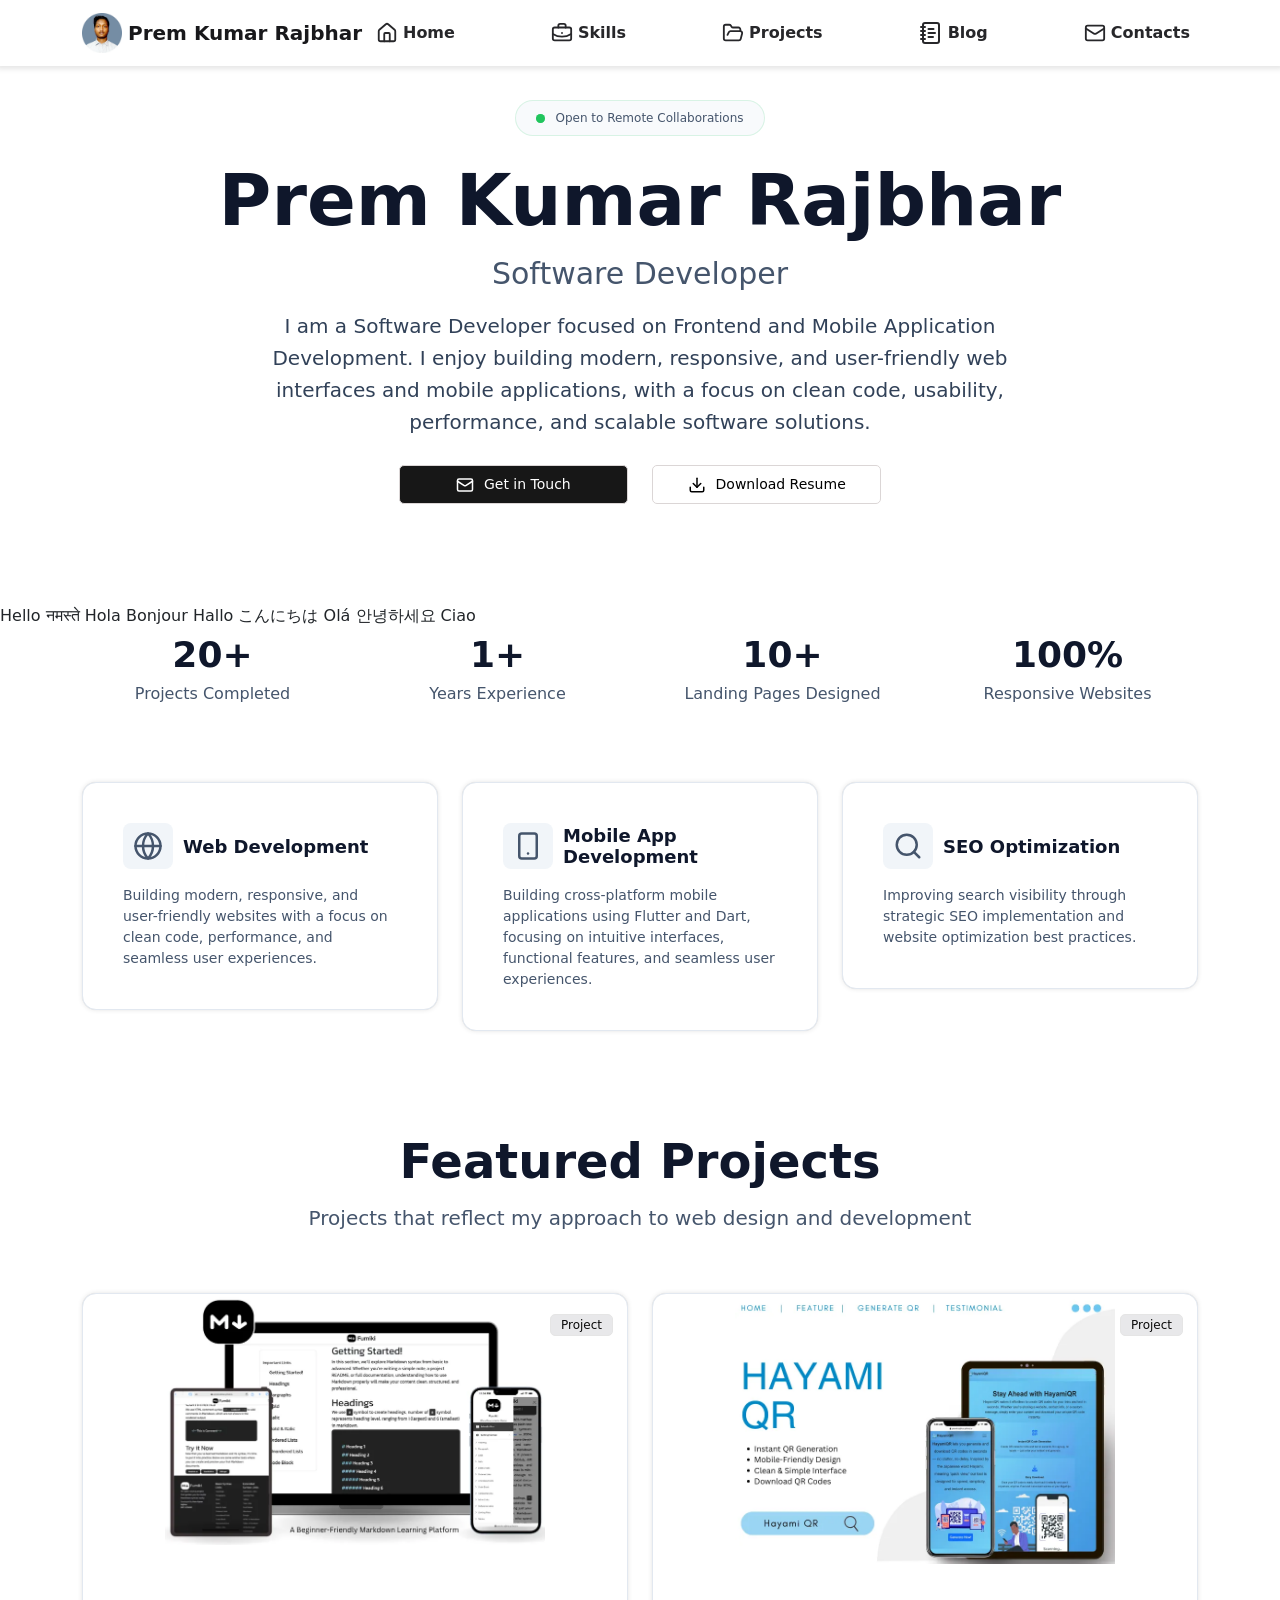
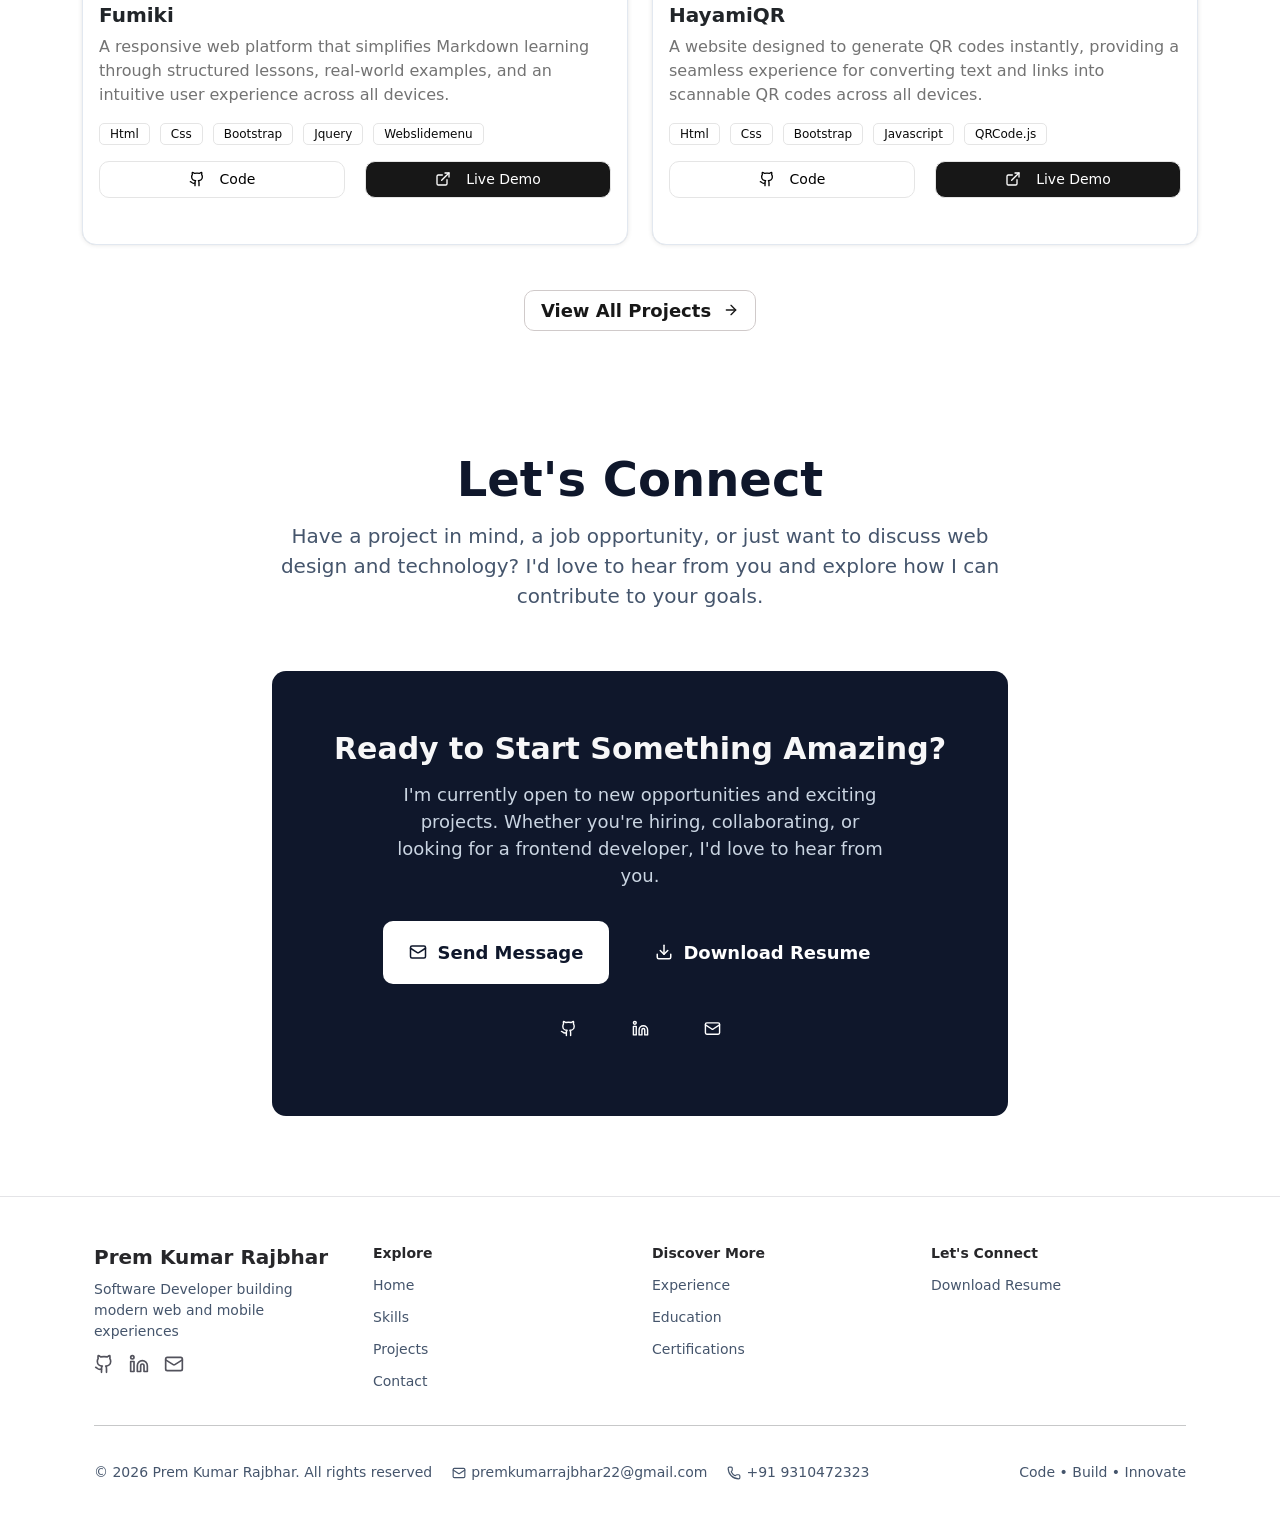
==== commit f4a37b80: "fixed splash message and animation bug, updated SEO tags and updated designation" ====
--- a/index.html
+++ b/index.html
@@ -1,65 +1,92 @@
 <!doctype html>
 <html lang="en">
-
-<head>
-  <meta charset="UTF-8" />
-  <meta name="viewport" content="width=device-width, initial-scale=1.0" />
-  <meta name="google-site-verification" content="rcSmArxq0PK2xVO9bQzBRltyihGvbyBAPQJlb_asiMA" />
-  <script async src="https://www.googletagmanager.com/gtag/js?id=G-1K4VTWJBCJ"></script>
-  <script>
-    window.dataLayer = window.dataLayer || [];
-    function gtag() { dataLayer.push(arguments); }
-    gtag('js', new Date());
-
-    gtag('config', 'G-1K4VTWJBCJ');
-  </script>
-  <title>Prem Kumar Rajbhar | Frontend Developer | Portfolio</title>
-
-  <meta name="description"
-    content="Prem Kumar Rajbhar is a Frontend Developer specializing in responsive web applications, modern UI development, performance optimization, accessibility, and SEO. Explore projects, skills, open source contributions, and professional portfolio." />
-
-  <meta name="keywords"
-    content="Prem Kumar Rajbhar, Frontend Developer, Software Developer, Web Developer, Portfolio, HTML5, CSS3, JavaScript, Bootstrap, Sass, jQuery, Git, GitHub, Responsive Web Design, UI Development, Frontend Development, Performance Optimization, Web Accessibility, SEO, Open Source, Nimbus Adcom Private Limited" />
-  <link rel="canonical" href="https://premkrrajbhar.github.io/prem_kumar_rajbhar/" />
-
-  <meta property="og:type" content="website" />
-
-  <meta property="og:url" content="https://premkrrajbhar.github.io/prem_kumar_rajbhar/" />
-
-  <meta property="og:title" content="Prem Kumar Rajbhar | Frontend Developer Portfolio" />
-
-  <meta property="og:description"
-    content="Portfolio of Prem Kumar Rajbhar showcasing frontend development, responsive web applications, UI development, performance optimization, SEO, and open source contributions." />
-
-  <meta property="og:image"
-    content="https://premkrrajbhar.github.io/prem_kumar_rajbhar/assets/images/prem_kumar_rajbhar_profile_picture.webp" />
-
-  <meta property="og:site_name" content="Prem Kumar Rajbhar Portfolio" />
-
-  <meta property="og:locale" content="en_US" />
-
-  <meta name="twitter:card" content="summary_large_image" />
-
-  <meta name="twitter:title" content="Prem Kumar Rajbhar | Frontend Developer Portfolio" />
-
-  <meta name="twitter:description"
-    content="Explore the portfolio of Prem Kumar Rajbhar featuring frontend development, responsive web applications, UI development, performance optimization, SEO, and open source projects." />
-
-  <meta name="twitter:image"
-    content="https://premkrrajbhar.github.io/prem_kumar_rajbhar/assets/images/prem_kumar_rajbhar_profile_picture.webp" />
-
-  <meta name="robots" content="index, follow" />
-  <meta name="author" content="Prem Kumar Rajbhar" />
-  <meta name="publisher" content="Prem Kumar Rajbhar" />
-  <link rel="shortcut icon" href="assets/favicon/prem_kumar_rajbhar_favicon.ico" type="image/x-icon" />
-
-  <link rel="stylesheet" href="styles/bootstrap.min.css" />
-
-  <link rel="stylesheet" href="styles/common.css" />
-  <link rel="stylesheet" href="styles/main.css" />
-  <link rel="stylesheet" href="styles/aos.css" />
-
-  <script type="application/ld+json">
+  <head>
+    <meta charset="UTF-8" />
+    <meta name="viewport" content="width=device-width, initial-scale=1.0" />
+    <meta
+      name="google-site-verification"
+      content="rcSmArxq0PK2xVO9bQzBRltyihGvbyBAPQJlb_asiMA"
+    />
+    <script
+      async
+      src="https://www.googletagmanager.com/gtag/js?id=G-1K4VTWJBCJ"
+    ></script>
+    <script>
+      window.dataLayer = window.dataLayer || [];
+      function gtag() {
+        dataLayer.push(arguments);
+      }
+      gtag("js", new Date());
+
+      gtag("config", "G-1K4VTWJBCJ");
+    </script>
+    <title>Prem Kumar Rajbhar | Software Developer | Portfolio</title>
+
+    <meta
+      name="description"
+      content="Prem Kumar Rajbhar is a Software Developer focused on frontend and Flutter mobile app development. Explore his projects, technical skills, and open-source contributions."
+    />
+
+    <meta
+      name="keywords"
+      content="Prem Kumar Rajbhar, Software Developer, Frontend Developer, Mobile App Developer, Flutter Developer, Web Developer, Portfolio, HTML5, CSS3, Sass, Bootstrap, JavaScript, jQuery, Flutter, Dart, MySQL, Git, GitHub, Responsive Web Design, UI Development, ASP.NET MVC, Open Source"
+    />
+
+    <link
+      rel="canonical"
+      href="https://premkrrajbhar.github.io/prem_kumar_rajbhar/"
+    />
+
+    <meta property="og:type" content="website" />
+    <meta
+      property="og:url"
+      content="https://premkrrajbhar.github.io/prem_kumar_rajbhar/"
+    />
+    <meta
+      property="og:title"
+      content="Prem Kumar Rajbhar | Software Developer Portfolio"
+    />
+    <meta
+      property="og:description"
+      content="Explore the portfolio of Prem Kumar Rajbhar, showcasing frontend development, Flutter mobile applications, technical skills, projects, and open-source contributions."
+    />
+    <meta
+      property="og:image"
+      content="https://premkrrajbhar.github.io/prem_kumar_rajbhar/assets/images/prem_kumar_rajbhar_profile_picture.webp"
+    />
+    <meta property="og:site_name" content="Prem Kumar Rajbhar Portfolio" />
+    <meta property="og:locale" content="en_US" />
+
+    <meta name="twitter:card" content="summary_large_image" />
+    <meta
+      name="twitter:title"
+      content="Prem Kumar Rajbhar | Software Developer Portfolio"
+    />
+    <meta
+      name="twitter:description"
+      content="Explore Prem Kumar Rajbhar's portfolio featuring frontend development, Flutter mobile app development, software projects, and open-source contributions."
+    />
+    <meta
+      name="twitter:image"
+      content="https://premkrrajbhar.github.io/prem_kumar_rajbhar/assets/images/prem_kumar_rajbhar_profile_picture.webp"
+    />
+
+    <meta name="robots" content="index, follow" />
+    <meta name="author" content="Prem Kumar Rajbhar" />
+    <meta name="publisher" content="Prem Kumar Rajbhar" />
+    <link
+      rel="shortcut icon"
+      href="assets/favicon/prem_kumar_rajbhar_favicon.ico"
+      type="image/x-icon"
+    />
+
+    <link rel="stylesheet" href="styles/bootstrap.min.css" />
+
+    <link rel="stylesheet" href="styles/common.css" />
+    <link rel="stylesheet" href="styles/main.css" />
+    <link rel="stylesheet" href="styles/aos.css" />
+
+    <script type="application/ld+json">
       {
         "@context": "https://schema.org",
         "@graph": [
@@ -67,8 +94,8 @@
             "@type": "Person",
             "@id": "https://premkrrajbhar.github.io/prem_kumar_rajbhar/#person",
             "name": "Prem Kumar Rajbhar",
-            "jobTitle": "Frontend Developer",
-            "description": "Frontend Developer specializing in responsive web applications, UI development, performance optimization, web accessibility, SEO, and modern frontend technologies.",
+            "jobTitle": "Software Developer",
+            "description": "Software Developer focused on frontend development and mobile application development using Flutter and Dart, with experience in responsive web design, UI development, and modern web technologies.",
             "url": "https://premkrrajbhar.github.io/prem_kumar_rajbhar/",
             "email": "mailto:premkumarrajbhar22@gmail.com",
             "telephone": "+91 9310472323",
@@ -83,22 +110,24 @@
               "https://www.commudle.com/users/premkrrajbhar"
             ],
             "knowsAbout": [
+              "Software Development",
+              "Frontend Development",
+              "Mobile Application Development",
               "HTML5",
               "CSS3",
               "Sass",
               "Bootstrap",
               "JavaScript",
               "jQuery",
+              "Flutter",
+              "Dart",
+              "MySQL",
               "Git",
               "GitHub",
               "Responsive Web Design",
-              "Frontend Development",
               "UI Development",
-              "Web Accessibility",
-              "Performance Optimization",
-              "SEO",
-              "Open Source",
-              "ASP.NET MVC"
+              "Search Engine Optimization",
+              "Open Source Software"
             ]
           },
           {
@@ -106,7 +135,7 @@
             "@id": "https://premkrrajbhar.github.io/prem_kumar_rajbhar/#website",
             "url": "https://premkrrajbhar.github.io/prem_kumar_rajbhar/",
             "name": "Prem Kumar Rajbhar Portfolio",
-            "description": "Professional portfolio showcasing frontend development, responsive web applications, open source contributions, and modern web technologies.",
+            "description": "Personal portfolio of Prem Kumar Rajbhar, showcasing software development experience, frontend projects, mobile applications, technical skills, and open-source contributions.",
             "publisher": {
               "@id": "https://premkrrajbhar.github.io/prem_kumar_rajbhar/#person"
             }
@@ -116,7 +145,7 @@
             "@id": "https://premkrrajbhar.github.io/prem_kumar_rajbhar/#webpage",
             "url": "https://premkrrajbhar.github.io/prem_kumar_rajbhar/",
             "name": "Prem Kumar Rajbhar | Frontend Developer Portfolio",
-            "description": "Portfolio of Prem Kumar Rajbhar featuring responsive web applications, frontend development, UI engineering, performance optimization, SEO, and open source contributions.",
+            "description": "Portfolio showcasing Prem Kumar Rajbhar's experience in frontend development, Flutter mobile app development, software projects, and open-source contributions.",
             "isPartOf": {
               "@id": "https://premkrrajbhar.github.io/prem_kumar_rajbhar/#website"
             },
@@ -134,6 +163,8 @@
             },
             "serviceType": [
               "Frontend Development",
+              "Mobile Application Development"
+              "Flutter Development"
               "Responsive Web Development",
               "UI Development",
               "Website Development",
@@ -146,856 +177,1273 @@
         ]
       }
     </script>
-</head>
-
-<body>
-  <header>
-    <nav class="navbar navbar-expand-lg fixed-top">
-      <div class="container">
-        <a class="navbar-brand profileDetails" href="index.html">
-          <img src="assets/images/prem_kumar_rajbhar_profile_picture.webp" style="height: 40px" class="img-fluid"
-            alt="Prem kumar rajbhar profile picture" />
-          Prem Kumar Rajbhar
-        </a>
-
-        <button class="btn menu-toggle d-block d-lg-none" type="button" data-bs-toggle="offcanvas"
-          data-bs-target="#offcanvasExample" aria-controls="offcanvasExample">
-          <span></span>
-          <span></span>
-          <span></span>
-        </button>
-
-        <div class="collapse navbar-collapse" id="navbarSupportedContent">
-          <ul class="navbar-nav ms-auto mb-2 mb-lg-0 navbarLinks">
-            <li class="nav-item">
-              <a class="nav-link" aria-current="page" href="index.html">
-                <svg xmlns="http://www.w3.org/2000/svg" width="22" height="22" viewBox="0 0 24 24" fill="none"
-                  stroke="currentColor" stroke-width="2" stroke-linecap="round" stroke-linejoin="round"
-                  class="lucide lucide-house" aria-hidden="true">
-                  <path d="M15 21v-8a1 1 0 0 0-1-1h-4a1 1 0 0 0-1 1v8"></path>
-                  <path
-                    d="M3 10a2 2 0 0 1 .709-1.528l7-5.999a2 2 0 0 1 2.582 0l7 5.999A2 2 0 0 1 21 10v9a2 2 0 0 1-2 2H5a2 2 0 0 1-2-2z">
-                  </path>
-                </svg>
-                Home</a>
-            </li>
-            <li class="nav-item">
-              <a class="nav-link" href="skills.html">
-                <svg xmlns="http://www.w3.org/2000/svg" width="22" height="22" viewBox="0 0 24 24" fill="none"
-                  stroke="currentColor" stroke-width="2" stroke-linecap="round" stroke-linejoin="round"
-                  class="lucide lucide-briefcase-business" aria-hidden="true">
-                  <path d="M12 12h.01"></path>
-                  <path d="M16 6V4a2 2 0 0 0-2-2h-4a2 2 0 0 0-2 2v2"></path>
-                  <path d="M22 13a18.15 18.15 0 0 1-20 0"></path>
-                  <rect width="20" height="14" x="2" y="6" rx="2"></rect>
-                </svg>
-                Skills</a>
-            </li>
-            <li class="nav-item">
-              <a class="nav-link" href="projects.html">
-                <svg xmlns="http://www.w3.org/2000/svg" width="22" height="22" viewBox="0 0 24 24" fill="none"
-                  stroke="currentColor" stroke-width="2" stroke-linecap="round" stroke-linejoin="round"
-                  class="lucide lucide-folder-open" aria-hidden="true">
-                  <path
-                    d="m6 14 1.5-2.9A2 2 0 0 1 9.24 10H20a2 2 0 0 1 1.94 2.5l-1.54 6a2 2 0 0 1-1.95 1.5H4a2 2 0 0 1-2-2V5a2 2 0 0 1 2-2h3.9a2 2 0 0 1 1.69.9l.81 1.2a2 2 0 0 0 1.67.9H18a2 2 0 0 1 2 2v2">
-                  </path>
-                </svg>
-                Projects
-              </a>
-            </li>
-
-            <li class="nav-item">
-              <a class="nav-link" href="contact.html">
-                <svg xmlns="http://www.w3.org/2000/svg" width="22" height="22" viewBox="0 0 24 24" fill="none"
-                  stroke="currentColor" stroke-width="2" stroke-linecap="round" stroke-linejoin="round"
-                  class="lucide lucide-mail" aria-hidden="true">
-                  <path d="m22 7-8.991 5.727a2 2 0 0 1-2.009 0L2 7"></path>
-                  <rect x="2" y="4" width="20" height="16" rx="2"></rect>
-                </svg>
-                Contacts
-              </a>
-            </li>
-          </ul>
-        </div>
-      </div>
-    </nav>
-
-    <!-- == mobile off canvas == -->
-
-    <div class="offcanvas offcanvas-start" tabindex="-1" id="offcanvasExample" aria-labelledby="offcanvasExampleLabel">
-      <div class="offcanvas-body mobileOffCanvasCard text-start offCanvasBodyContainer">
-        <div class="offcanvasHeader">
-          <h2 class="offcanvas-title" id="offcanvasExampleLabel">
-            Announcements
-          </h2>
-          <p class="offcanTxt">Latest updates and project highlights</p>
-        </div>
-
-        <div class="card mb-3">
-          <div class="card-body">
-            <div class="cardHeaderBox">
-              <div class="svgBox">
-                <svg xmlns="http://www.w3.org/2000/svg" width="24" height="24" viewBox="0 0 24 24" fill="none"
-                  stroke="currentColor" stroke-width="2" stroke-linecap="round" stroke-linejoin="round"
-                  class="lucide lucide-calendar-days w-5 h-5" aria-hidden="true">
-                  <path d="M8 2v4"></path>
-                  <path d="M16 2v4"></path>
-                  <rect width="18" height="18" x="3" y="4" rx="2"></rect>
-                  <path d="M3 10h18"></path>
-                  <path d="M8 14h.01"></path>
-                  <path d="M12 14h.01"></path>
-                  <path d="M16 14h.01"></path>
-                  <path d="M8 18h.01"></path>
-                  <path d="M12 18h.01"></path>
-                  <path d="M16 18h.01"></path>
-                </svg>
-              </div>
-              <h3 class="card-title offcanvasCardTitle">
-                Follow the Fumiki Journey
-              </h3>
-            </div>
-            <p class="card-text offcanvasCardTxt">
-              Discover an easier way to learn Markdown with step-by-step
-              tutorials, syntax references, and hands-on examples built for
-              developers.
-            </p>
-
-            <a href="https://premkrrajbhar.github.io/fumiki/" class="offCanvasCtaBtn">
-              Learn More
-              <svg xmlns="http://www.w3.org/2000/svg" width="24" height="24" viewBox="0 0 24 24" fill="none"
-                stroke="currentColor" stroke-width="2" stroke-linecap="round" stroke-linejoin="round"
-                class="lucide lucide-move-right-icon lucide-move-right">
-                <path d="M18 8L22 12L18 16"></path>
-                <path d="M2 12H22"></path>
-              </svg>
-            </a>
-          </div>
-        </div>
-
-        <div class="card">
-          <div class="card-body">
-            <div class="cardHeaderBox">
-              <div class="svgBox">
-                <svg xmlns="http://www.w3.org/2000/svg" width="24" height="24" viewBox="0 0 24 24" fill="none"
-                  stroke="currentColor" stroke-width="2" stroke-linecap="round" stroke-linejoin="round"
-                  class="lucide lucide-sparkles w-5 h-5" aria-hidden="true">
-                  <path
-                    d="M9.937 15.5A2 2 0 0 0 8.5 14.063l-6.135-1.582a.5.5 0 0 1 0-.962L8.5 9.936A2 2 0 0 0 9.937 8.5l1.582-6.135a.5.5 0 0 1 .963 0L14.063 8.5A2 2 0 0 0 15.5 9.937l6.135 1.581a.5.5 0 0 1 0 .964L15.5 14.063a2 2 0 0 0-1.437 1.437l-1.582 6.135a.5.5 0 0 1-.963 0z">
-                  </path>
-                  <path d="M20 3v4"></path>
-                  <path d="M22 5h-4"></path>
-                  <path d="M4 17v2"></path>
-                  <path d="M5 18H3"></path>
-                </svg>
-              </div>
-              <h3 class="card-title offcanvasCardTitle">
-                Currently Building
-              </h3>
-            </div>
-            <p class="card-text offcanvasCardTxt">
-              Exploring new ideas in web design, front-end development, and
-              open source while creating projects that solve real problems and
-              enhance user experiences.
-            </p>
-
-            <a href="https://github.com/premkrrajbhar" class="offCanvasCtaBtn">
-              Learn More
-              <svg xmlns="http://www.w3.org/2000/svg" width="24" height="24" viewBox="0 0 24 24" fill="none"
-                stroke="currentColor" stroke-width="2" stroke-linecap="round" stroke-linejoin="round"
-                class="lucide lucide-move-right-icon lucide-move-right">
-                <path d="M18 8L22 12L18 16"></path>
-                <path d="M2 12H22"></path>
-              </svg>
-            </a>
-          </div>
-        </div>
-        <div class="mobileOffCanvasCtaBox">
-          <a href="https://github.com/premkrrajbhar" class="githubBtn">
-            <svg xmlns="http://www.w3.org/2000/svg" width="24" height="24" viewBox="0 0 24 24" fill="none"
-              stroke="currentColor" stroke-width="2" stroke-linecap="round" stroke-linejoin="round"
-              class="lucide lucide-github w-6 h-6" aria-hidden="true">
-              <path
-                d="M15 22v-4a4.8 4.8 0 0 0-1-3.5c3 0 6-2 6-5.5.08-1.25-.27-2.48-1-3.5.28-1.15.28-2.35 0-3.5 0 0-1 0-3 1.5-2.64-.5-5.36-.5-8 0C6 2 5 2 5 2c-.3 1.15-.3 2.35 0 3.5A5.403 5.403 0 0 0 4 9c0 3.5 3 5.5 6 5.5-.39.49-.68 1.05-.85 1.65-.17.6-.22 1.23-.15 1.85v4">
-              </path>
-              <path d="M9 18c-4.51 2-5-2-7-2"></path>
-            </svg>
-            Visit Github
+  </head>
+
+  <body>
+    <header>
+      <nav class="navbar navbar-expand-lg fixed-top">
+        <div class="container">
+          <a class="navbar-brand profileDetails" href="index.html">
+            <img
+              src="assets/images/prem_kumar_rajbhar_profile_picture.webp"
+              style="height: 40px"
+              class="img-fluid"
+              alt="Prem kumar rajbhar profile picture"
+            />
+            Prem Kumar Rajbhar
           </a>
-          <div class="mobileCta">
-            <a href="assets/resume/prem_kumar_rajbhar.pdf" download="" class="resumeBtn">
-              <svg xmlns="http://www.w3.org/2000/svg" width="18" height="18" viewBox="0 0 24 24" fill="none"
-                stroke="currentColor" stroke-width="2" stroke-linecap="round" stroke-linejoin="round"
-                class="lucide lucide-download-icon lucide-download">
-                <path d="M12 15V3"></path>
-                <path d="M21 15v4a2 2 0 0 1-2 2H5a2 2 0 0 1-2-2v-4"></path>
-                <path d="m7 10 5 5 5-5"></path>
-              </svg>
-              Download Resume
-            </a>
-
-            <a href="mailto:premkumarrajbhar22@gmail.com" class="contactBtn">
-              <svg xmlns="http://www.w3.org/2000/svg" width="18" height="18" viewBox="0 0 24 24" fill="none"
-                stroke="currentColor" stroke-width="2" stroke-linecap="round" stroke-linejoin="round"
-                class="lucide lucide-mail-icon lucide-mail">
-                <path d="m22 7-8.991 5.727a2 2 0 0 1-2.009 0L2 7"></path>
-                <rect x="2" y="4" width="20" height="16" rx="2"></rect>
-              </svg>
-              Contact Me
-            </a>
-          </div>
-        </div>
-      </div>
-    </div>
-
-    <section class="heroSection">
-      <div class="container text-center">
-        <div class="highlightBox" data-aos="fade-zoom-in" data-aos-easing="ease-in-back" data-aos-delay="300"
-          data-aos-offset="0">
-          <span class="circleDot"></span>
-          <span>Open to Remote Collaborations</span>
-        </div>
-
-        <div data-aos="fade-up" data-aos-duration="1400">
-          <h1>Prem Kumar Rajbhar</h1>
-          <span class="dsgTxt">Frontend Developer</span>
-        </div>
-
-        <div class="row heroSecCtaBox">
-          <div class="col-12 col-md-8">
-            <p class="introPara" data-aos="fade-up" data-aos-duration="1400">
-              I am a Frontend Developer passionate about building modern,
-              responsive, and user-friendly web experiences. I transform UI
-              designs into clean, scalable websites with a focus on
-              performance, accessibility, SEO, and maintainable frontend code.
-            </p>
-
-            <div class="row justify-content-center ctaContainer">
-              <div class="col-12 col-md-4 ctaBox">
-                <a href="https://wa.me/+919310472323" class="msgBtn" data-aos="fade-right" data-aos-duration="1400">
-                  <svg xmlns="http://www.w3.org/2000/svg" width="18" height="18" viewBox="0 0 24 24" fill="none"
-                    stroke="currentColor" stroke-width="2" stroke-linecap="round" stroke-linejoin="round"
-                    class="lucide lucide-mail-icon lucide-mail">
-                    <path d="m22 7-8.991 5.727a2 2 0 0 1-2.009 0L2 7" />
-                    <rect x="2" y="4" width="20" height="16" rx="2" />
-                  </svg>
-                  Get in Touch
-                </a>
-              </div>
-              <div class="col-12 col-md-4 ctaBox">
-                <a href="assets/resume/prem_kumar_rajbhar.pdf" download class="resumeDonwloadBtn" data-aos="fade-left"
-                  data-aos-duration="1400">
-                  <svg xmlns="http://www.w3.org/2000/svg" width="18" height="18" viewBox="0 0 24 24" fill="none"
-                    stroke="currentColor" stroke-width="2" stroke-linecap="round" stroke-linejoin="round"
-                    class="lucide lucide-download-icon lucide-download">
-                    <path d="M12 15V3" />
-                    <path d="M21 15v4a2 2 0 0 1-2 2H5a2 2 0 0 1-2-2v-4" />
-                    <path d="m7 10 5 5 5-5" />
-                  </svg>
-                  Download Resume
-                </a>
-              </div>
-            </div>
-          </div>
-        </div>
-      </div>
-    </section>
-  </header>
-
-  <main>
-    <section class="statsCounterSection">
-      <div class="container">
-        <div class="row">
-          <div class="col-6 col-md-3 stasBox" data-aos="fade-up" data-aos-duration="1400">
-            <span>20+</span>
-            <p>Projects Completed</p>
-          </div>
-          <div class="col-6 col-md-3 stasBox" data-aos="fade-up" data-aos-duration="1400">
-            <span>1+</span>
-            <p>Years Experience</p>
-          </div>
-          <div class="col-6 col-md-3 stasBox" data-aos="fade-up" data-aos-duration="1400">
-            <span>10+</span>
-            <p>Landing Pages Designed</p>
-          </div>
-          <div class="col-6 col-md-3 stasBox" data-aos="fade-up" data-aos-duration="1400">
-            <span>100%</span>
-            <p>Responsive Websites</p>
-          </div>
-        </div>
-      </div>
-    </section>
-
-    <section class="servicesSection">
-      <div class="container">
-        <div class="row">
-          <div class="div-12 col-md-6 col-lg-4">
-            <div class="card" data-aos="fade-up" data-aos-duration="1400">
-              <div class="card-body">
-                <div class="cardHeaderBox">
-                  <div class="svgBox">
-                    <svg xmlns="http://www.w3.org/2000/svg" width="30" height="30" viewBox="0 0 24 24" fill="none"
-                      stroke="currentColor" stroke-width="2" stroke-linecap="round" stroke-linejoin="round"
-                      class="lucide lucide-globe text-slate-600 dark:text-slate-400 w-6 h-6 sm:w-8 sm:h-8"
-                      aria-hidden="true">
-                      <circle cx="12" cy="12" r="10"></circle>
-                      <path d="M12 2a14.5 14.5 0 0 0 0 20 14.5 14.5 0 0 0 0-20"></path>
-                      <path d="M2 12h20"></path>
-                    </svg>
-                  </div>
-                  <h3 class="card-title">Web Development</h3>
-                </div>
-                <p class="card-text">
-                  Building modern, responsive, and user-friendly websites with
-                  a focus on clean code, performance, and seamless user
-                  experiences.
-                </p>
-              </div>
-            </div>
-          </div>
-          <div class="div-12 col-md-6 col-lg-4">
-            <div class="card" data-aos="fade-up" data-aos-duration="1400">
-              <div class="card-body">
-                <div class="cardHeaderBox">
-                  <div class="svgBox">
-                    <svg xmlns="http://www.w3.org/2000/svg" width="30" height="30" viewBox="0 0 24 24" fill="none"
-                      stroke="currentColor" stroke-width="2" stroke-linecap="round" stroke-linejoin="round"
-                      class="lucide lucide-monitor-smartphone-icon lucide-monitor-smartphone">
-                      <path d="M18 8V6a2 2 0 0 0-2-2H4a2 2 0 0 0-2 2v7a2 2 0 0 0 2 2h8" />
-                      <path d="M10 19v-3.96 3.15" />
-                      <path d="M7 19h5" />
-                      <rect width="6" height="10" x="16" y="12" rx="2" />
-                    </svg>
-                  </div>
-                  <h3 class="card-title">Responsive Web Design</h3>
-                </div>
-                <p class="card-text">
-                  Creating mobile-first web experiences that deliver seamless
-                  performance and consistent usability across desktops,
-                  tablets, and mobile devices.
-                </p>
-              </div>
-            </div>
-          </div>
-          <div class="div-12 col-md-6 col-lg-4">
-            <div class="card" data-aos="fade-up" data-aos-duration="1400">
-              <div class="card-body">
-                <div class="cardHeaderBox">
-                  <div class="svgBox">
-                    <svg xmlns="http://www.w3.org/2000/svg" width="30" height="30" viewBox="0 0 24 24" fill="none"
-                      stroke="currentColor" stroke-width="2" stroke-linecap="round" stroke-linejoin="round"
-                      class="lucide lucide-layout-template-icon lucide-layout-template">
-                      <rect width="18" height="7" x="3" y="3" rx="1" />
-                      <rect width="9" height="7" x="3" y="14" rx="1" />
-                      <rect width="5" height="7" x="16" y="14" rx="1" />
-                    </svg>
-                  </div>
-                  <h3 class="card-title">Landing Page Development</h3>
-                </div>
-                <p class="card-text">
-                  Developing conversion-focused landing pages designed to
-                  engage visitors and support business goals.
-                </p>
-              </div>
-            </div>
-          </div>
-          <div class="div-12 col-md-6 col-lg-4">
-            <div class="card" data-aos="fade-up" data-aos-duration="1400">
-              <div class="card-body">
-                <div class="cardHeaderBox">
-                  <div class="svgBox">
-                    <svg xmlns="http://www.w3.org/2000/svg" width="30" height="30" viewBox="0 0 24 24" fill="none"
-                      stroke="currentColor" stroke-width="2" stroke-linecap="round" stroke-linejoin="round"
-                      class="lucide lucide-search-icon lucide-search">
-                      <path d="m21 21-4.34-4.34" />
-                      <circle cx="11" cy="11" r="8" />
-                    </svg>
-                  </div>
-                  <h3 class="card-title">SEO Optimization</h3>
-                </div>
-                <p class="card-text">
-                  Improving search visibility through strategic SEO
-                  implementation and website optimization best practices.
-                </p>
-              </div>
-            </div>
-          </div>
-          <div class="div-12 col-md-6 col-lg-4">
-            <div class="card" data-aos="fade-up" data-aos-duration="1400">
-              <div class="card-body">
-                <div class="cardHeaderBox">
-                  <div class="svgBox">
-                    <svg xmlns="http://www.w3.org/2000/svg" width="30" height="30" viewBox="0 0 24 24" fill="none"
-                      stroke="currentColor" stroke-width="2" stroke-linecap="round" stroke-linejoin="round"
-                      class="lucide lucide-zap-icon lucide-zap">
-                      <path
-                        d="M4 14a1 1 0 0 1-.78-1.63l9.9-10.2a.5.5 0 0 1 .86.46l-1.92 6.02A1 1 0 0 0 13 10h7a1 1 0 0 1 .78 1.63l-9.9 10.2a.5.5 0 0 1-.86-.46l1.92-6.02A1 1 0 0 0 11 14z" />
-                    </svg>
-                  </div>
-                  <h3 class="card-title">Performance Optimization</h3>
-                </div>
-                <p class="card-text">
-                  Enhancing website speed, accessibility, and overall user
-                  experience through modern optimization techniques.
-                </p>
-              </div>
-            </div>
-          </div>
-          <div class="div-12 col-md-6 col-lg-4">
-            <div class="card" data-aos="fade-up" data-aos-duration="1400">
-              <div class="card-body">
-                <div class="cardHeaderBox">
-                  <div class="svgBox">
-                    <svg xmlns="http://www.w3.org/2000/svg" width="30" height="30" viewBox="0 0 24 24" fill="none"
-                      stroke="currentColor" stroke-width="2" stroke-linecap="round" stroke-linejoin="round"
-                      class="lucide lucide-monitor-cog-icon lucide-monitor-cog">
-                      <path d="M12 17v4" />
-                      <path d="m14.305 7.53.923-.382" />
-                      <path d="m15.228 4.852-.923-.383" />
-                      <path d="m16.852 3.228-.383-.924" />
-                      <path d="m16.852 8.772-.383.923" />
-                      <path d="m19.148 3.228.383-.924" />
-                      <path d="m19.53 9.696-.382-.924" />
-                      <path d="m20.772 4.852.924-.383" />
-                      <path d="m20.772 7.148.924.383" />
-                      <path d="M22 13v2a2 2 0 0 1-2 2H4a2 2 0 0 1-2-2V5a2 2 0 0 1 2-2h7" />
-                      <path d="M8 21h8" />
-                      <circle cx="18" cy="6" r="3" />
-                    </svg>
-                  </div>
-                  <h3 class="card-title">CMS Management</h3>
-                </div>
-                <p class="card-text">
-                  Managing website content, updates, and ongoing improvements
-                  to ensure smooth functionality and reliability.
-                </p>
-              </div>
-            </div>
-          </div>
-        </div>
-      </div>
-    </section>
-
-    <section class="projectSection">
-      <div class="container">
-        <h2 data-aos="fade-up" data-aos-duration="1400">Featured Projects</h2>
-        <p class="projectTxt" data-aos="fade-up" data-aos-duration="1400">
-          Projects that reflect my approach to web design and development
-        </p>
-        <div class="row">
-          <div class="col-12 col-md-6">
-            <div class="card" data-aos="fade-up" data-aos-duration="1400">
-              <div class="projectImgBox">
-                <img src="assets/images/fumiki_website.webp" class="card-img-top img-fluid"
-                  alt="Fumiki website to learn markdown syntax" />
-                <span class="proTxt">Project</span>
-              </div>
-              <div class="card-body">
-                <h3 class="card-title projectTit">Fumiki</h3>
-                <p class="card-text projectDesc">
-                  A responsive web platform that simplifies Markdown learning
-                  through structured lessons, real-world examples, and an
-                  intuitive user experience across all devices.
-                </p>
-
-                <div class="techStackBox">
-                  <span>Html</span>
-                  <span>Css</span>
-                  <span>Bootstrap</span>
-                  <span>Jquery</span>
-                  <span>Webslidemenu</span>
-                </div>
-
-                <div class="projectBtnBox">
-                  <a href="https://github.com/premkrrajbhar/fumiki">
-                    <svg xmlns="http://www.w3.org/2000/svg" width="24" height="24" viewBox="0 0 24 24" fill="none"
-                      stroke="currentColor" stroke-width="2" stroke-linecap="round" stroke-linejoin="round"
-                      class="lucide lucide-github h-5 w-5 hover:text-zinc-800 dark:hover:text-zinc-100 transition"
-                      aria-hidden="true">
-                      <path
-                        d="M15 22v-4a4.8 4.8 0 0 0-1-3.5c3 0 6-2 6-5.5.08-1.25-.27-2.48-1-3.5.28-1.15.28-2.35 0-3.5 0 0-1 0-3 1.5-2.64-.5-5.36-.5-8 0C6 2 5 2 5 2c-.3 1.15-.3 2.35 0 3.5A5.403 5.403 0 0 0 4 9c0 3.5 3 5.5 6 5.5-.39.49-.68 1.05-.85 1.65-.17.6-.22 1.23-.15 1.85v4">
-                      </path>
-                      <path d="M9 18c-4.51 2-5-2-7-2"></path>
-                    </svg>
-                    Code
-                  </a>
-
-                  <a href="https://premkrrajbhar.github.io/fumiki">
-                    <svg xmlns="http://www.w3.org/2000/svg" width="24" height="24" viewBox="0 0 24 24" fill="none"
-                      stroke="currentColor" stroke-width="2" stroke-linecap="round" stroke-linejoin="round"
-                      class="lucide lucide-external-link w-4 h-4 mr-2" aria-hidden="true">
-                      <path d="M15 3h6v6"></path>
-                      <path d="M10 14 21 3"></path>
-                      <path d="M18 13v6a2 2 0 0 1-2 2H5a2 2 0 0 1-2-2V8a2 2 0 0 1 2-2h6"></path>
-                    </svg>
-                    Live Demo
-                  </a>
-                </div>
-              </div>
-            </div>
-          </div>
-          <div class="col-12 col-md-6">
-            <div class="card" data-aos="fade-up" data-aos-duration="1400">
-              <div class="projectImgBox">
-                <img src="assets/images/hayamiqr_website.webp" class="card-img-top img-fluid"
-                  alt="Hayami QR a QR Code generator website" />
-                <span class="proTxt">Project</span>
-              </div>
-              <div class="card-body">
-                <h3 class="card-title projectTit">HayamiQR</h3>
-                <p class="card-text projectDesc">
-                  A website designed to generate QR codes instantly, providing
-                  a seamless experience for converting text and links into
-                  scannable QR codes across all devices.
-                </p>
-
-                <div class="techStackBox">
-                  <span>Html</span>
-                  <span>Css</span>
-                  <span>Bootstrap</span>
-                  <span>Javascript</span>
-                  <span>QRCode.js</span>
-                </div>
-
-                <div class="projectBtnBox">
-                  <a href="https://github.com/premkrrajbhar/HayamiQR">
-                    <svg xmlns="http://www.w3.org/2000/svg" width="24" height="24" viewBox="0 0 24 24" fill="none"
-                      stroke="currentColor" stroke-width="2" stroke-linecap="round" stroke-linejoin="round"
-                      class="lucide lucide-github h-5 w-5 hover:text-zinc-800 dark:hover:text-zinc-100 transition"
-                      aria-hidden="true">
-                      <path
-                        d="M15 22v-4a4.8 4.8 0 0 0-1-3.5c3 0 6-2 6-5.5.08-1.25-.27-2.48-1-3.5.28-1.15.28-2.35 0-3.5 0 0-1 0-3 1.5-2.64-.5-5.36-.5-8 0C6 2 5 2 5 2c-.3 1.15-.3 2.35 0 3.5A5.403 5.403 0 0 0 4 9c0 3.5 3 5.5 6 5.5-.39.49-.68 1.05-.85 1.65-.17.6-.22 1.23-.15 1.85v4">
-                      </path>
-                      <path d="M9 18c-4.51 2-5-2-7-2"></path>
-                    </svg>
-                    Code
-                  </a>
-
-                  <a href="https://premkrrajbhar.github.io/HayamiQR/">
-                    <svg xmlns="http://www.w3.org/2000/svg" width="24" height="24" viewBox="0 0 24 24" fill="none"
-                      stroke="currentColor" stroke-width="2" stroke-linecap="round" stroke-linejoin="round"
-                      class="lucide lucide-external-link w-4 h-4 mr-2" aria-hidden="true">
-                      <path d="M15 3h6v6"></path>
-                      <path d="M10 14 21 3"></path>
-                      <path d="M18 13v6a2 2 0 0 1-2 2H5a2 2 0 0 1-2-2V8a2 2 0 0 1 2-2h6"></path>
-                    </svg>
-                    Live Demo
-                  </a>
-                </div>
-              </div>
-            </div>
-          </div>
-        </div>
-
-        <div class="text-center">
-          <a href="projects.html" class="allProBtn" data-aos="fade-up" data-aos-duration="1400">
-            View All Projects
-            <svg xmlns="http://www.w3.org/2000/svg" width="24" height="24" viewBox="0 0 24 24" fill="none"
-              stroke="currentColor" stroke-width="2" stroke-linecap="round" stroke-linejoin="round"
-              class="lucide lucide-arrow-right ml-2 w-5 h-5" aria-hidden="true">
-              <path d="M5 12h14"></path>
-              <path d="m12 5 7 7-7 7"></path>
-            </svg>
-          </a>
-        </div>
-      </div>
-    </section>
-
-    <section class="connectionSection">
-      <div class="container">
-        <h2 class="text-center" data-aos="fade-up" data-aos-duration="1400">
-          Let's Connect
-        </h2>
-
-        <div class="row justify-content-center">
-          <div class="col-12 col-md-8">
-            <p class="text-center projectTxt" data-aos="fade-up" data-aos-duration="1400">
-              Have a project in mind, a job opportunity, or just want to
-              discuss web design and technology? I'd love to hear from you and
-              explore how I can contribute to your goals.
-            </p>
-          </div>
-
-          <div class="col-12 col-md-8" data-aos="fade-up" data-aos-duration="1400">
-            <div class="contactBox text-center">
-              <h3>Ready to Start Something Amazing?</h3>
-              <div class="d-flex justify-content-center">
-                <p class="contactTxt">
-                  I'm currently open to new opportunities and exciting
-                  projects. Whether you're hiring, collaborating, or looking
-                  for a web designer, I'd love to hear from you.
-                </p>
-              </div>
-
-              <div class="contactBtnBox">
-                <a href="mailto:premkumarrajbhar22@gmail.com">
-                  <svg xmlns="http://www.w3.org/2000/svg" width="18" height="18" viewBox="0 0 24 24" fill="none"
-                    stroke="currentColor" stroke-width="2" stroke-linecap="round" stroke-linejoin="round"
-                    class="lucide lucide-mail-icon lucide-mail">
-                    <path d="m22 7-8.991 5.727a2 2 0 0 1-2.009 0L2 7"></path>
-                    <rect x="2" y="4" width="20" height="16" rx="2"></rect>
-                  </svg>
-                  Send Message
-                </a>
-
-                <a href="assets/resume/prem_kumar_rajbhar.pdf" download>
-                  <svg xmlns="http://www.w3.org/2000/svg" width="18" height="18" viewBox="0 0 24 24" fill="none"
-                    stroke="currentColor" stroke-width="2" stroke-linecap="round" stroke-linejoin="round"
-                    class="lucide lucide-download-icon lucide-download">
-                    <path d="M12 15V3"></path>
-                    <path d="M21 15v4a2 2 0 0 1-2 2H5a2 2 0 0 1-2-2v-4"></path>
-                    <path d="m7 10 5 5 5-5"></path>
-                  </svg>
-                  Download Resume
-                </a>
-              </div>
-
-              <ul class="socialIcons">
-                <li>
-                  <a href="https://github.com/premkrrajbhar">
-                    <svg xmlns="http://www.w3.org/2000/svg" width="24" height="24" viewBox="0 0 24 24" fill="none"
-                      stroke="currentColor" stroke-width="2" stroke-linecap="round" stroke-linejoin="round"
-                      class="lucide lucide-github w-6 h-6" aria-hidden="true">
-                      <path
-                        d="M15 22v-4a4.8 4.8 0 0 0-1-3.5c3 0 6-2 6-5.5.08-1.25-.27-2.48-1-3.5.28-1.15.28-2.35 0-3.5 0 0-1 0-3 1.5-2.64-.5-5.36-.5-8 0C6 2 5 2 5 2c-.3 1.15-.3 2.35 0 3.5A5.403 5.403 0 0 0 4 9c0 3.5 3 5.5 6 5.5-.39.49-.68 1.05-.85 1.65-.17.6-.22 1.23-.15 1.85v4">
-                      </path>
-                      <path d="M9 18c-4.51 2-5-2-7-2"></path>
-                    </svg>
-                  </a>
-                </li>
-
-                <li>
-                  <a href="https://www.linkedin.com/in/premkrrajbhar/">
-                    <svg xmlns="http://www.w3.org/2000/svg" width="24" height="24" viewBox="0 0 24 24" fill="none"
-                      stroke="currentColor" stroke-width="2" stroke-linecap="round" stroke-linejoin="round"
-                      class="lucide lucide-linkedin w-6 h-6" aria-hidden="true">
-                      <path d="M16 8a6 6 0 0 1 6 6v7h-4v-7a2 2 0 0 0-2-2 2 2 0 0 0-2 2v7h-4v-7a6 6 0 0 1 6-6z"></path>
-                      <rect width="4" height="12" x="2" y="9"></rect>
-                      <circle cx="4" cy="4" r="2"></circle>
-                    </svg>
-                  </a>
-                </li>
-
-                <li>
-                  <a href="mailto:premkumarrajbhar22@gmail.com">
-                    <svg xmlns="http://www.w3.org/2000/svg" width="24" height="24" viewBox="0 0 24 24" fill="none"
-                      stroke="currentColor" stroke-width="2" stroke-linecap="round" stroke-linejoin="round"
-                      class="lucide lucide-mail w-6 h-6" aria-hidden="true">
-                      <path d="m22 7-8.991 5.727a2 2 0 0 1-2.009 0L2 7"></path>
-                      <rect x="2" y="4" width="20" height="16" rx="2"></rect>
-                    </svg>
-                  </a>
-                </li>
-              </ul>
-            </div>
-          </div>
-        </div>
-      </div>
-    </section>
-
-    <section class="stickyFooter fixed-bottom d-block d-md-none">
-      <div class="container">
-        <div class="row">
-          <div class="stickyFooterBox">
-            <ul>
-              <li>
-                <a href="index.html">
-                  <svg xmlns="http://www.w3.org/2000/svg" width="22" height="22" viewBox="0 0 24 24" fill="none"
-                    stroke="currentColor" stroke-width="2" stroke-linecap="round" stroke-linejoin="round"
-                    class="lucide lucide-house" aria-hidden="true">
+
+          <button
+            class="btn menu-toggle d-block d-lg-none"
+            type="button"
+            data-bs-toggle="offcanvas"
+            data-bs-target="#offcanvasExample"
+            aria-controls="offcanvasExample"
+          >
+            <span></span>
+            <span></span>
+            <span></span>
+          </button>
+
+          <div class="collapse navbar-collapse" id="navbarSupportedContent">
+            <ul class="navbar-nav ms-auto mb-2 mb-lg-0 navbarLinks">
+              <li class="nav-item">
+                <a class="nav-link" aria-current="page" href="index.html">
+                  <svg
+                    xmlns="http://www.w3.org/2000/svg"
+                    width="22"
+                    height="22"
+                    viewBox="0 0 24 24"
+                    fill="none"
+                    stroke="currentColor"
+                    stroke-width="2"
+                    stroke-linecap="round"
+                    stroke-linejoin="round"
+                    class="lucide lucide-house"
+                    aria-hidden="true"
+                  >
                     <path d="M15 21v-8a1 1 0 0 0-1-1h-4a1 1 0 0 0-1 1v8"></path>
                     <path
-                      d="M3 10a2 2 0 0 1 .709-1.528l7-5.999a2 2 0 0 1 2.582 0l7 5.999A2 2 0 0 1 21 10v9a2 2 0 0 1-2 2H5a2 2 0 0 1-2-2z">
-                    </path>
+                      d="M3 10a2 2 0 0 1 .709-1.528l7-5.999a2 2 0 0 1 2.582 0l7 5.999A2 2 0 0 1 21 10v9a2 2 0 0 1-2 2H5a2 2 0 0 1-2-2z"
+                    ></path>
                   </svg>
-                  Home
-                </a>
-              </li>
-
-              <li>
-                <a href="skills.html">
-                  <svg xmlns="http://www.w3.org/2000/svg" width="22" height="22" viewBox="0 0 24 24" fill="none"
-                    stroke="currentColor" stroke-width="2" stroke-linecap="round" stroke-linejoin="round"
-                    class="lucide lucide-briefcase-business" aria-hidden="true">
+                  Home</a
+                >
+              </li>
+              <li class="nav-item">
+                <a class="nav-link" href="skills.html">
+                  <svg
+                    xmlns="http://www.w3.org/2000/svg"
+                    width="22"
+                    height="22"
+                    viewBox="0 0 24 24"
+                    fill="none"
+                    stroke="currentColor"
+                    stroke-width="2"
+                    stroke-linecap="round"
+                    stroke-linejoin="round"
+                    class="lucide lucide-briefcase-business"
+                    aria-hidden="true"
+                  >
                     <path d="M12 12h.01"></path>
                     <path d="M16 6V4a2 2 0 0 0-2-2h-4a2 2 0 0 0-2 2v2"></path>
                     <path d="M22 13a18.15 18.15 0 0 1-20 0"></path>
                     <rect width="20" height="14" x="2" y="6" rx="2"></rect>
                   </svg>
-                  Skills
-                </a>
-              </li>
-
-              <li>
-                <a href="projects.html">
-                  <svg xmlns="http://www.w3.org/2000/svg" width="22" height="22" viewBox="0 0 24 24" fill="none"
-                    stroke="currentColor" stroke-width="2" stroke-linecap="round" stroke-linejoin="round"
-                    class="lucide lucide-folder-open" aria-hidden="true">
+                  Skills</a
+                >
+              </li>
+              <li class="nav-item">
+                <a class="nav-link" href="projects.html">
+                  <svg
+                    xmlns="http://www.w3.org/2000/svg"
+                    width="22"
+                    height="22"
+                    viewBox="0 0 24 24"
+                    fill="none"
+                    stroke="currentColor"
+                    stroke-width="2"
+                    stroke-linecap="round"
+                    stroke-linejoin="round"
+                    class="lucide lucide-folder-open"
+                    aria-hidden="true"
+                  >
                     <path
-                      d="m6 14 1.5-2.9A2 2 0 0 1 9.24 10H20a2 2 0 0 1 1.94 2.5l-1.54 6a2 2 0 0 1-1.95 1.5H4a2 2 0 0 1-2-2V5a2 2 0 0 1 2-2h3.9a2 2 0 0 1 1.69.9l.81 1.2a2 2 0 0 0 1.67.9H18a2 2 0 0 1 2 2v2">
-                    </path>
+                      d="m6 14 1.5-2.9A2 2 0 0 1 9.24 10H20a2 2 0 0 1 1.94 2.5l-1.54 6a2 2 0 0 1-1.95 1.5H4a2 2 0 0 1-2-2V5a2 2 0 0 1 2-2h3.9a2 2 0 0 1 1.69.9l.81 1.2a2 2 0 0 0 1.67.9H18a2 2 0 0 1 2 2v2"
+                    ></path>
                   </svg>
                   Projects
                 </a>
               </li>
 
-              <li>
-                <a href="contact.html">
-                  <svg xmlns="http://www.w3.org/2000/svg" width="22" height="22" viewBox="0 0 24 24" fill="none"
-                    stroke="currentColor" stroke-width="2" stroke-linecap="round" stroke-linejoin="round"
-                    class="lucide lucide-mail" aria-hidden="true">
+              <li class="nav-item">
+                <a class="nav-link" href="blog.html">
+                  <svg
+                    xmlns="http://www.w3.org/2000/svg"
+                    width="24"
+                    height="24"
+                    viewBox="0 0 24 24"
+                    fill="none"
+                    stroke="currentColor"
+                    stroke-width="2"
+                    stroke-linecap="round"
+                    stroke-linejoin="round"
+                    class="lucide lucide-notebook-text w-5 h-5 mb-0.5"
+                    aria-hidden="true"
+                  >
+                    <path d="M2 6h4"></path>
+                    <path d="M2 10h4"></path>
+                    <path d="M2 14h4"></path>
+                    <path d="M2 18h4"></path>
+                    <rect width="16" height="20" x="4" y="2" rx="2"></rect>
+                    <path d="M9.5 8h5"></path>
+                    <path d="M9.5 12H16"></path>
+                    <path d="M9.5 16H14"></path>
+                  </svg>
+                  Blog
+                </a>
+              </li>
+
+              <li class="nav-item">
+                <a class="nav-link" href="contact.html">
+                  <svg
+                    xmlns="http://www.w3.org/2000/svg"
+                    width="22"
+                    height="22"
+                    viewBox="0 0 24 24"
+                    fill="none"
+                    stroke="currentColor"
+                    stroke-width="2"
+                    stroke-linecap="round"
+                    stroke-linejoin="round"
+                    class="lucide lucide-mail"
+                    aria-hidden="true"
+                  >
                     <path d="m22 7-8.991 5.727a2 2 0 0 1-2.009 0L2 7"></path>
                     <rect x="2" y="4" width="20" height="16" rx="2"></rect>
                   </svg>
-                  Contact
+                  Contacts
                 </a>
               </li>
             </ul>
           </div>
         </div>
-      </div>
-    </section>
-  </main>
-
-  <footer>
-    <div class="container">
-      <div class="row">
-        <div class="col-12 col-md-3 footerIntro">
-          <h2>Prem Kumar Rajbhar</h2>
-          <p>
-            Frontend Developer building modern
-            <br class="d-block d-md-none" />
-            web experiences
-          </p>
-          <ul class="footerSocialIcons">
-            <li>
-              <a href="https://github.com/premkrrajbhar">
-                <svg xmlns="http://www.w3.org/2000/svg" width="24" height="24" viewBox="0 0 24 24" fill="none"
-                  stroke="currentColor" stroke-width="2" stroke-linecap="round" stroke-linejoin="round"
-                  class="lucide lucide-github w-6 h-6" aria-hidden="true">
-                  <path
-                    d="M15 22v-4a4.8 4.8 0 0 0-1-3.5c3 0 6-2 6-5.5.08-1.25-.27-2.48-1-3.5.28-1.15.28-2.35 0-3.5 0 0-1 0-3 1.5-2.64-.5-5.36-.5-8 0C6 2 5 2 5 2c-.3 1.15-.3 2.35 0 3.5A5.403 5.403 0 0 0 4 9c0 3.5 3 5.5 6 5.5-.39.49-.68 1.05-.85 1.65-.17.6-.22 1.23-.15 1.85v4">
-                  </path>
-                  <path d="M9 18c-4.51 2-5-2-7-2"></path>
+      </nav>
+
+      <div
+        class="offcanvas offcanvas-start"
+        tabindex="-1"
+        id="offcanvasExample"
+        aria-labelledby="offcanvasExampleLabel"
+      >
+        <div
+          class="offcanvas-body mobileOffCanvasCard text-start offCanvasBodyContainer"
+        >
+          <div class="offcanvasHeader">
+            <h2 class="offcanvas-title" id="offcanvasExampleLabel">
+              Announcements
+            </h2>
+            <p class="offcanTxt">Latest updates and project highlights</p>
+          </div>
+
+          <div class="card mb-3">
+            <div class="card-body">
+              <div class="cardHeaderBox">
+                <div class="svgBox">
+                  <svg
+                    xmlns="http://www.w3.org/2000/svg"
+                    width="24"
+                    height="24"
+                    viewBox="0 0 24 24"
+                    fill="none"
+                    stroke="currentColor"
+                    stroke-width="2"
+                    stroke-linecap="round"
+                    stroke-linejoin="round"
+                    class="lucide lucide-calendar-days w-5 h-5"
+                    aria-hidden="true"
+                  >
+                    <path d="M8 2v4"></path>
+                    <path d="M16 2v4"></path>
+                    <rect width="18" height="18" x="3" y="4" rx="2"></rect>
+                    <path d="M3 10h18"></path>
+                    <path d="M8 14h.01"></path>
+                    <path d="M12 14h.01"></path>
+                    <path d="M16 14h.01"></path>
+                    <path d="M8 18h.01"></path>
+                    <path d="M12 18h.01"></path>
+                    <path d="M16 18h.01"></path>
+                  </svg>
+                </div>
+                <h3 class="card-title offcanvasCardTitle">
+                  Follow the Fumiki Journey
+                </h3>
+              </div>
+              <p class="card-text offcanvasCardTxt">
+                Discover an easier way to learn Markdown with step-by-step
+                tutorials, syntax references, and hands-on examples built for
+                developers.
+              </p>
+
+              <a
+                href="https://premkrrajbhar.github.io/fumiki/"
+                class="offCanvasCtaBtn"
+              >
+                Learn More
+                <svg
+                  xmlns="http://www.w3.org/2000/svg"
+                  width="24"
+                  height="24"
+                  viewBox="0 0 24 24"
+                  fill="none"
+                  stroke="currentColor"
+                  stroke-width="2"
+                  stroke-linecap="round"
+                  stroke-linejoin="round"
+                  class="lucide lucide-move-right-icon lucide-move-right"
+                >
+                  <path d="M18 8L22 12L18 16"></path>
+                  <path d="M2 12H22"></path>
                 </svg>
               </a>
-            </li>
-
-            <li>
-              <a href="https://www.linkedin.com/in/premkrrajbhar/">
-                <svg xmlns="http://www.w3.org/2000/svg" width="24" height="24" viewBox="0 0 24 24" fill="none"
-                  stroke="currentColor" stroke-width="2" stroke-linecap="round" stroke-linejoin="round"
-                  class="lucide lucide-linkedin w-6 h-6" aria-hidden="true">
-                  <path d="M16 8a6 6 0 0 1 6 6v7h-4v-7a2 2 0 0 0-2-2 2 2 0 0 0-2 2v7h-4v-7a6 6 0 0 1 6-6z"></path>
-                  <rect width="4" height="12" x="2" y="9"></rect>
-                  <circle cx="4" cy="4" r="2"></circle>
+            </div>
+          </div>
+
+          <div class="card">
+            <div class="card-body">
+              <div class="cardHeaderBox">
+                <div class="svgBox">
+                  <svg
+                    xmlns="http://www.w3.org/2000/svg"
+                    width="24"
+                    height="24"
+                    viewBox="0 0 24 24"
+                    fill="none"
+                    stroke="currentColor"
+                    stroke-width="2"
+                    stroke-linecap="round"
+                    stroke-linejoin="round"
+                    class="lucide lucide-sparkles w-5 h-5"
+                    aria-hidden="true"
+                  >
+                    <path
+                      d="M9.937 15.5A2 2 0 0 0 8.5 14.063l-6.135-1.582a.5.5 0 0 1 0-.962L8.5 9.936A2 2 0 0 0 9.937 8.5l1.582-6.135a.5.5 0 0 1 .963 0L14.063 8.5A2 2 0 0 0 15.5 9.937l6.135 1.581a.5.5 0 0 1 0 .964L15.5 14.063a2 2 0 0 0-1.437 1.437l-1.582 6.135a.5.5 0 0 1-.963 0z"
+                    ></path>
+                    <path d="M20 3v4"></path>
+                    <path d="M22 5h-4"></path>
+                    <path d="M4 17v2"></path>
+                    <path d="M5 18H3"></path>
+                  </svg>
+                </div>
+                <h3 class="card-title offcanvasCardTitle">
+                  Currently Building
+                </h3>
+              </div>
+              <p class="card-text offcanvasCardTxt">
+                Exploring new ideas in software development, frontend technologies, and
+                mobile app development while building practical solutions that solve
+                real-world problems and enhance user experiences.
+              </p>
+
+              <a
+                href="https://github.com/premkrrajbhar"
+                class="offCanvasCtaBtn"
+              >
+                Learn More
+                <svg
+                  xmlns="http://www.w3.org/2000/svg"
+                  width="24"
+                  height="24"
+                  viewBox="0 0 24 24"
+                  fill="none"
+                  stroke="currentColor"
+                  stroke-width="2"
+                  stroke-linecap="round"
+                  stroke-linejoin="round"
+                  class="lucide lucide-move-right-icon lucide-move-right"
+                >
+                  <path d="M18 8L22 12L18 16"></path>
+                  <path d="M2 12H22"></path>
                 </svg>
               </a>
-            </li>
-
-            <li>
-              <a href="mailto:premkumarrajbhar22@gmail.com">
-                <svg xmlns="http://www.w3.org/2000/svg" width="24" height="24" viewBox="0 0 24 24" fill="none"
-                  stroke="currentColor" stroke-width="2" stroke-linecap="round" stroke-linejoin="round"
-                  class="lucide lucide-mail w-6 h-6" aria-hidden="true">
+            </div>
+          </div>
+          <div class="mobileOffCanvasCtaBox">
+            <a href="https://github.com/premkrrajbhar" class="githubBtn">
+              <svg
+                xmlns="http://www.w3.org/2000/svg"
+                width="24"
+                height="24"
+                viewBox="0 0 24 24"
+                fill="none"
+                stroke="currentColor"
+                stroke-width="2"
+                stroke-linecap="round"
+                stroke-linejoin="round"
+                class="lucide lucide-github w-6 h-6"
+                aria-hidden="true"
+              >
+                <path
+                  d="M15 22v-4a4.8 4.8 0 0 0-1-3.5c3 0 6-2 6-5.5.08-1.25-.27-2.48-1-3.5.28-1.15.28-2.35 0-3.5 0 0-1 0-3 1.5-2.64-.5-5.36-.5-8 0C6 2 5 2 5 2c-.3 1.15-.3 2.35 0 3.5A5.403 5.403 0 0 0 4 9c0 3.5 3 5.5 6 5.5-.39.49-.68 1.05-.85 1.65-.17.6-.22 1.23-.15 1.85v4"
+                ></path>
+                <path d="M9 18c-4.51 2-5-2-7-2"></path>
+              </svg>
+              Visit Github
+            </a>
+            <div class="mobileCta">
+              <a
+                href="assets/resume/prem_kumar_rajbhar.pdf"
+                download=""
+                class="resumeBtn"
+              >
+                <svg
+                  xmlns="http://www.w3.org/2000/svg"
+                  width="18"
+                  height="18"
+                  viewBox="0 0 24 24"
+                  fill="none"
+                  stroke="currentColor"
+                  stroke-width="2"
+                  stroke-linecap="round"
+                  stroke-linejoin="round"
+                  class="lucide lucide-download-icon lucide-download"
+                >
+                  <path d="M12 15V3"></path>
+                  <path d="M21 15v4a2 2 0 0 1-2 2H5a2 2 0 0 1-2-2v-4"></path>
+                  <path d="m7 10 5 5 5-5"></path>
+                </svg>
+                Download Resume
+              </a>
+
+              <a href="mailto:premkumarrajbhar22@gmail.com" class="contactBtn">
+                <svg
+                  xmlns="http://www.w3.org/2000/svg"
+                  width="18"
+                  height="18"
+                  viewBox="0 0 24 24"
+                  fill="none"
+                  stroke="currentColor"
+                  stroke-width="2"
+                  stroke-linecap="round"
+                  stroke-linejoin="round"
+                  class="lucide lucide-mail-icon lucide-mail"
+                >
                   <path d="m22 7-8.991 5.727a2 2 0 0 1-2.009 0L2 7"></path>
                   <rect x="2" y="4" width="20" height="16" rx="2"></rect>
                 </svg>
+                Contact Me
               </a>
-            </li>
-          </ul>
-        </div>
-        <div class="col-12 col-md-3">
-          <h4>Explore</h4>
-          <ul class="footerLinks">
-            <li>
-              <a href="index.html">Home</a>
-            </li>
-            <li>
-              <a href="skills.html">Skills</a>
-            </li>
-            <li>
-              <a href="projects.html">Projects</a>
-            </li>
-            <li>
-              <a href="contact.html">Contact</a>
-            </li>
-          </ul>
-        </div>
-        <div class="col-12 col-md-3">
-          <h4>Discover More</h4>
-          <ul class="footerLinks">
-            <li>
-              <a href="skills.html#workExperience">Experience</a>
-            </li>
-            <li>
-              <a href="skills.html#academicBackground">Education</a>
-            </li>
-            <li>
-              <a href="skills.html#certifications">Certifications</a>
-            </li>
-          </ul>
-        </div>
-        <div class="col-12 col-md-3">
-          <h4>Let's Connect</h4>
-          <ul class="footerLinks">
-            <li>
-              <a href="assets/resume/prem_kumar_rajbhar.pdf" download>Download Resume</a>
-            </li>
-          </ul>
+            </div>
+          </div>
         </div>
       </div>
 
-      <hr />
-
-      <div class="footerBottom">
-        <div class="leftTxt">
-          <ul>
-            <li>
-              <p>&copy; 2026 Prem Kumar Rajbhar. All rights reserved</p>
-            </li>
-            <li>
-              <a href="#">
-                <svg xmlns="http://www.w3.org/2000/svg" width="24" height="24" viewBox="0 0 24 24" fill="none"
-                  stroke="currentColor" stroke-width="2" stroke-linecap="round" stroke-linejoin="round"
-                  class="lucide lucide-mail w-6 h-6" aria-hidden="true">
-                  <path d="m22 7-8.991 5.727a2 2 0 0 1-2.009 0L2 7"></path>
-                  <rect x="2" y="4" width="20" height="16" rx="2"></rect>
-                </svg>
-                premkumarrajbhar22@gmail.com
-              </a>
-            </li>
-
-            <li>
-              <a href="#">
-                <svg xmlns="http://www.w3.org/2000/svg" width="14" height="14" viewBox="0 0 24 24" fill="none"
-                  stroke="currentColor" stroke-width="2" stroke-linecap="round" stroke-linejoin="round"
-                  class="lucide lucide-phone" aria-hidden="true">
-                  <path
-                    d="M13.832 16.568a1 1 0 0 0 1.213-.303l.355-.465A2 2 0 0 1 17 15h3a2 2 0 0 1 2 2v3a2 2 0 0 1-2 2A18 18 0 0 1 2 4a2 2 0 0 1 2-2h3a2 2 0 0 1 2 2v3a2 2 0 0 1-.8 1.6l-.468.351a1 1 0 0 0-.292 1.233 14 14 0 0 0 6.392 6.384">
-                  </path>
-                </svg>
-                +91 9310472323
-              </a>
-            </li>
-          </ul>
+      <section class="heroSection">
+        <div class="container text-center">
+          <div
+            class="highlightBox"
+            data-aos="fade-zoom-in"
+            data-aos-easing="ease-in-back"
+            data-aos-delay="300"
+            data-aos-offset="0"
+          >
+            <span class="circleDot"></span>
+            <span>Open to Remote Collaborations</span>
+          </div>
+
+          <div data-aos="fade-up" data-aos-duration="1400">
+            <h1>Prem Kumar Rajbhar</h1>
+            <span class="dsgTxt">Software Developer</span>
+          </div>
+
+          <div class="row heroSecCtaBox">
+            <div class="col-12 col-md-8">
+              <p class="introPara" data-aos="fade-up" data-aos-duration="1400">
+                I am a Software Developer focused on Frontend and Mobile Application Development. I enjoy building modern, responsive, and user-friendly web interfaces and mobile applications, with a focus on clean code, usability, performance, and scalable software solutions.
+              </p>
+
+              <div class="row justify-content-center ctaContainer">
+                <div class="col-12 col-md-4 ctaBox">
+                  <a
+                    href="https://wa.me/+919310472323"
+                    class="msgBtn"
+                    data-aos="fade-right"
+                    data-aos-duration="1400"
+                  >
+                    <svg
+                      xmlns="http://www.w3.org/2000/svg"
+                      width="18"
+                      height="18"
+                      viewBox="0 0 24 24"
+                      fill="none"
+                      stroke="currentColor"
+                      stroke-width="2"
+                      stroke-linecap="round"
+                      stroke-linejoin="round"
+                      class="lucide lucide-mail-icon lucide-mail"
+                    >
+                      <path d="m22 7-8.991 5.727a2 2 0 0 1-2.009 0L2 7" />
+                      <rect x="2" y="4" width="20" height="16" rx="2" />
+                    </svg>
+                    Get in Touch
+                  </a>
+                </div>
+                <div class="col-12 col-md-4 ctaBox">
+                  <a
+                    href="assets/resume/prem_kumar_rajbhar.pdf"
+                    download
+                    class="resumeDonwloadBtn"
+                    data-aos="fade-left"
+                    data-aos-duration="1400"
+                  >
+                    <svg
+                      xmlns="http://www.w3.org/2000/svg"
+                      width="18"
+                      height="18"
+                      viewBox="0 0 24 24"
+                      fill="none"
+                      stroke="currentColor"
+                      stroke-width="2"
+                      stroke-linecap="round"
+                      stroke-linejoin="round"
+                      class="lucide lucide-download-icon lucide-download"
+                    >
+                      <path d="M12 15V3" />
+                      <path d="M21 15v4a2 2 0 0 1-2 2H5a2 2 0 0 1-2-2v-4" />
+                      <path d="m7 10 5 5 5-5" />
+                    </svg>
+                    Download Resume
+                  </a>
+                </div>
+              </div>
+            </div>
+          </div>
         </div>
-
-        <div class="rightTxt d-none d-md-block">
-          <ul>
-            <li>Code • Build • Innovate</li>
-          </ul>
+      </section>
+    </header>
+
+    <div class="hello-splash" id="helloSplash">
+      <span class="hello-word active">Hello</span>
+      <span class="hello-word" lang="hi">नमस्ते</span>
+      <span class="hello-word" lang="es">Hola</span>
+      <span class="hello-word" lang="fr">Bonjour</span>
+      <span class="hello-word" lang="de">Hallo</span>
+      <span class="hello-word" lang="ja">こんにちは</span>
+      <span class="hello-word" lang="pt">Olá</span>
+      <span class="hello-word" lang="ko">안녕하세요</span>
+      <span class="hello-word" lang="it">Ciao</span>
+    </div>
+
+    <main>
+      <section class="statsCounterSection">
+        <div class="container">
+          <div class="row">
+            <div
+              class="col-6 col-md-3 stasBox"
+              data-aos="fade-up"
+              data-aos-duration="1400"
+            >
+              <span>20+</span>
+              <p>Projects Completed</p>
+            </div>
+            <div
+              class="col-6 col-md-3 stasBox"
+              data-aos="fade-up"
+              data-aos-duration="1400"
+            >
+              <span>1+</span>
+              <p>Years Experience</p>
+            </div>
+            <div
+              class="col-6 col-md-3 stasBox"
+              data-aos="fade-up"
+              data-aos-duration="1400"
+            >
+              <span>10+</span>
+              <p>Landing Pages Designed</p>
+            </div>
+            <div
+              class="col-6 col-md-3 stasBox"
+              data-aos="fade-up"
+              data-aos-duration="1400"
+            >
+              <span>100%</span>
+              <p>Responsive Websites</p>
+            </div>
+          </div>
+        </div>
+      </section>
+
+      <section class="servicesSection">
+        <div class="container">
+          <div class="row">
+            <div class="div-12 col-md-6 col-lg-4">
+              <div class="card" data-aos="fade-up" data-aos-duration="1400">
+                <div class="card-body">
+                  <div class="cardHeaderBox">
+                    <div class="svgBox">
+                      <svg
+                        xmlns="http://www.w3.org/2000/svg"
+                        width="30"
+                        height="30"
+                        viewBox="0 0 24 24"
+                        fill="none"
+                        stroke="currentColor"
+                        stroke-width="2"
+                        stroke-linecap="round"
+                        stroke-linejoin="round"
+                        class="lucide lucide-globe text-slate-600 dark:text-slate-400 w-6 h-6 sm:w-8 sm:h-8"
+                        aria-hidden="true"
+                      >
+                        <circle cx="12" cy="12" r="10"></circle>
+                        <path
+                          d="M12 2a14.5 14.5 0 0 0 0 20 14.5 14.5 0 0 0 0-20"
+                        ></path>
+                        <path d="M2 12h20"></path>
+                      </svg>
+                    </div>
+                    <h3 class="card-title">Web Development</h3>
+                  </div>
+                  <p class="card-text">
+                    Building modern, responsive, and user-friendly websites with
+                    a focus on clean code, performance, and seamless user
+                    experiences.
+                  </p>
+                </div>
+              </div>
+            </div>
+            <div class="div-12 col-md-6 col-lg-4">
+              <div class="card" data-aos="fade-up" data-aos-duration="1400">
+  <div class="card-body">
+    <div class="cardHeaderBox">
+      <div class="svgBox">
+        <svg
+          xmlns="http://www.w3.org/2000/svg"
+          width="30"
+          height="30"
+          viewBox="0 0 24 24"
+          fill="none"
+          stroke="currentColor"
+          stroke-width="2"
+          stroke-linecap="round"
+          stroke-linejoin="round"
+          class="lucide lucide-smartphone text-slate-600 dark:text-slate-400 w-6 h-6 sm:w-8 sm:h-8"
+          aria-hidden="true"
+        >
+          <rect width="14" height="20" x="5" y="2" rx="2" ry="2"></rect>
+          <path d="M12 18h.01"></path>
+        </svg>
+      </div>
+      <h3 class="card-title">Mobile App Development</h3>
+    </div>
+    <p class="card-text">
+      Building cross-platform mobile applications using Flutter and Dart,
+      focusing on intuitive interfaces, functional features, and seamless
+      user experiences.
+    </p>
+  </div>
+</div>
+            </div>
+           
+            
+            <div class="div-12 col-md-6 col-lg-4">
+              <div class="card" data-aos="fade-up" data-aos-duration="1400">
+                <div class="card-body">
+                  <div class="cardHeaderBox">
+                    <div class="svgBox">
+                      <svg
+                        xmlns="http://www.w3.org/2000/svg"
+                        width="30"
+                        height="30"
+                        viewBox="0 0 24 24"
+                        fill="none"
+                        stroke="currentColor"
+                        stroke-width="2"
+                        stroke-linecap="round"
+                        stroke-linejoin="round"
+                        class="lucide lucide-search-icon lucide-search"
+                      >
+                        <path d="m21 21-4.34-4.34" />
+                        <circle cx="11" cy="11" r="8" />
+                      </svg>
+                    </div>
+                    <h3 class="card-title">SEO Optimization</h3>
+                  </div>
+                  <p class="card-text">
+                    Improving search visibility through strategic SEO
+                    implementation and website optimization best practices.
+                  </p>
+                </div>
+              </div>
+            </div>
+            
+          </div>
+        </div>
+      </section>
+
+      <section class="projectSection">
+        <div class="container">
+          <h2 data-aos="fade-up" data-aos-duration="1400">Featured Projects</h2>
+          <p class="projectTxt" data-aos="fade-up" data-aos-duration="1400">
+            Projects that reflect my approach to web design and development
+          </p>
+          <div class="row">
+            <div class="col-12 col-md-6">
+              <div class="card" data-aos="fade-up" data-aos-duration="1400">
+                <div class="projectImgBox">
+                  <img
+                    src="assets/images/fumiki_website.webp"
+                    class="card-img-top img-fluid"
+                    alt="Fumiki website to learn markdown syntax"
+                  />
+                  <span class="proTxt">Project</span>
+                </div>
+                <div class="card-body">
+                  <h3 class="card-title projectTit">Fumiki</h3>
+                  <p class="card-text projectDesc">
+                    A responsive web platform that simplifies Markdown learning
+                    through structured lessons, real-world examples, and an
+                    intuitive user experience across all devices.
+                  </p>
+
+                  <div class="techStackBox">
+                    <span>Html</span>
+                    <span>Css</span>
+                    <span>Bootstrap</span>
+                    <span>Jquery</span>
+                    <span>Webslidemenu</span>
+                  </div>
+
+                  <div class="projectBtnBox">
+                    <a href="https://github.com/premkrrajbhar/fumiki">
+                      <svg
+                        xmlns="http://www.w3.org/2000/svg"
+                        width="24"
+                        height="24"
+                        viewBox="0 0 24 24"
+                        fill="none"
+                        stroke="currentColor"
+                        stroke-width="2"
+                        stroke-linecap="round"
+                        stroke-linejoin="round"
+                        class="lucide lucide-github h-5 w-5 hover:text-zinc-800 dark:hover:text-zinc-100 transition"
+                        aria-hidden="true"
+                      >
+                        <path
+                          d="M15 22v-4a4.8 4.8 0 0 0-1-3.5c3 0 6-2 6-5.5.08-1.25-.27-2.48-1-3.5.28-1.15.28-2.35 0-3.5 0 0-1 0-3 1.5-2.64-.5-5.36-.5-8 0C6 2 5 2 5 2c-.3 1.15-.3 2.35 0 3.5A5.403 5.403 0 0 0 4 9c0 3.5 3 5.5 6 5.5-.39.49-.68 1.05-.85 1.65-.17.6-.22 1.23-.15 1.85v4"
+                        ></path>
+                        <path d="M9 18c-4.51 2-5-2-7-2"></path>
+                      </svg>
+                      Code
+                    </a>
+
+                    <a href="https://premkrrajbhar.github.io/fumiki">
+                      <svg
+                        xmlns="http://www.w3.org/2000/svg"
+                        width="24"
+                        height="24"
+                        viewBox="0 0 24 24"
+                        fill="none"
+                        stroke="currentColor"
+                        stroke-width="2"
+                        stroke-linecap="round"
+                        stroke-linejoin="round"
+                        class="lucide lucide-external-link w-4 h-4 mr-2"
+                        aria-hidden="true"
+                      >
+                        <path d="M15 3h6v6"></path>
+                        <path d="M10 14 21 3"></path>
+                        <path
+                          d="M18 13v6a2 2 0 0 1-2 2H5a2 2 0 0 1-2-2V8a2 2 0 0 1 2-2h6"
+                        ></path>
+                      </svg>
+                      Live Demo
+                    </a>
+                  </div>
+                </div>
+              </div>
+            </div>
+            <div class="col-12 col-md-6">
+              <div class="card" data-aos="fade-up" data-aos-duration="1400">
+                <div class="projectImgBox">
+                  <img
+                    src="assets/images/hayamiqr_website.webp"
+                    class="card-img-top img-fluid"
+                    alt="Hayami QR a QR Code generator website"
+                  />
+                  <span class="proTxt">Project</span>
+                </div>
+                <div class="card-body">
+                  <h3 class="card-title projectTit">HayamiQR</h3>
+                  <p class="card-text projectDesc">
+                    A website designed to generate QR codes instantly, providing
+                    a seamless experience for converting text and links into
+                    scannable QR codes across all devices.
+                  </p>
+
+                  <div class="techStackBox">
+                    <span>Html</span>
+                    <span>Css</span>
+                    <span>Bootstrap</span>
+                    <span>Javascript</span>
+                    <span>QRCode.js</span>
+                  </div>
+
+                  <div class="projectBtnBox">
+                    <a href="https://github.com/premkrrajbhar/HayamiQR">
+                      <svg
+                        xmlns="http://www.w3.org/2000/svg"
+                        width="24"
+                        height="24"
+                        viewBox="0 0 24 24"
+                        fill="none"
+                        stroke="currentColor"
+                        stroke-width="2"
+                        stroke-linecap="round"
+                        stroke-linejoin="round"
+                        class="lucide lucide-github h-5 w-5 hover:text-zinc-800 dark:hover:text-zinc-100 transition"
+                        aria-hidden="true"
+                      >
+                        <path
+                          d="M15 22v-4a4.8 4.8 0 0 0-1-3.5c3 0 6-2 6-5.5.08-1.25-.27-2.48-1-3.5.28-1.15.28-2.35 0-3.5 0 0-1 0-3 1.5-2.64-.5-5.36-.5-8 0C6 2 5 2 5 2c-.3 1.15-.3 2.35 0 3.5A5.403 5.403 0 0 0 4 9c0 3.5 3 5.5 6 5.5-.39.49-.68 1.05-.85 1.65-.17.6-.22 1.23-.15 1.85v4"
+                        ></path>
+                        <path d="M9 18c-4.51 2-5-2-7-2"></path>
+                      </svg>
+                      Code
+                    </a>
+
+                    <a href="https://premkrrajbhar.github.io/HayamiQR/">
+                      <svg
+                        xmlns="http://www.w3.org/2000/svg"
+                        width="24"
+                        height="24"
+                        viewBox="0 0 24 24"
+                        fill="none"
+                        stroke="currentColor"
+                        stroke-width="2"
+                        stroke-linecap="round"
+                        stroke-linejoin="round"
+                        class="lucide lucide-external-link w-4 h-4 mr-2"
+                        aria-hidden="true"
+                      >
+                        <path d="M15 3h6v6"></path>
+                        <path d="M10 14 21 3"></path>
+                        <path
+                          d="M18 13v6a2 2 0 0 1-2 2H5a2 2 0 0 1-2-2V8a2 2 0 0 1 2-2h6"
+                        ></path>
+                      </svg>
+                      Live Demo
+                    </a>
+                  </div>
+                </div>
+              </div>
+            </div>
+          </div>
+
+          <div class="text-center">
+            <a
+              href="projects.html"
+              class="allProBtn"
+              data-aos="fade-up"
+              data-aos-duration="1400"
+            >
+              View All Projects
+              <svg
+                xmlns="http://www.w3.org/2000/svg"
+                width="24"
+                height="24"
+                viewBox="0 0 24 24"
+                fill="none"
+                stroke="currentColor"
+                stroke-width="2"
+                stroke-linecap="round"
+                stroke-linejoin="round"
+                class="lucide lucide-arrow-right ml-2 w-5 h-5"
+                aria-hidden="true"
+              >
+                <path d="M5 12h14"></path>
+                <path d="m12 5 7 7-7 7"></path>
+              </svg>
+            </a>
+          </div>
+        </div>
+      </section>
+
+      <section class="connectionSection">
+        <div class="container">
+          <h2 class="text-center" data-aos="fade-up" data-aos-duration="1400">
+            Let's Connect
+          </h2>
+
+          <div class="row justify-content-center">
+            <div class="col-12 col-md-8">
+              <p
+                class="text-center projectTxt"
+                data-aos="fade-up"
+                data-aos-duration="1400"
+              >
+                Have a project in mind, a job opportunity, or just want to
+                discuss web design and technology? I'd love to hear from you and
+                explore how I can contribute to your goals.
+              </p>
+            </div>
+
+            <div
+              class="col-12 col-md-8"
+              data-aos="fade-up"
+              data-aos-duration="1400"
+            >
+              <div class="contactBox text-center">
+                <h3>Ready to Start Something Amazing?</h3>
+                <div class="d-flex justify-content-center">
+                  <p class="contactTxt">
+                    I'm currently open to new opportunities and exciting
+                    projects. Whether you're hiring, collaborating, or looking
+                    for a frontend developer, I'd love to hear from you.
+                  </p>
+                </div>
+
+                <div class="contactBtnBox">
+                  <a href="mailto:premkumarrajbhar22@gmail.com">
+                    <svg
+                      xmlns="http://www.w3.org/2000/svg"
+                      width="18"
+                      height="18"
+                      viewBox="0 0 24 24"
+                      fill="none"
+                      stroke="currentColor"
+                      stroke-width="2"
+                      stroke-linecap="round"
+                      stroke-linejoin="round"
+                      class="lucide lucide-mail-icon lucide-mail"
+                    >
+                      <path d="m22 7-8.991 5.727a2 2 0 0 1-2.009 0L2 7"></path>
+                      <rect x="2" y="4" width="20" height="16" rx="2"></rect>
+                    </svg>
+                    Send Message
+                  </a>
+
+                  <a href="assets/resume/prem_kumar_rajbhar.pdf" download>
+                    <svg
+                      xmlns="http://www.w3.org/2000/svg"
+                      width="18"
+                      height="18"
+                      viewBox="0 0 24 24"
+                      fill="none"
+                      stroke="currentColor"
+                      stroke-width="2"
+                      stroke-linecap="round"
+                      stroke-linejoin="round"
+                      class="lucide lucide-download-icon lucide-download"
+                    >
+                      <path d="M12 15V3"></path>
+                      <path
+                        d="M21 15v4a2 2 0 0 1-2 2H5a2 2 0 0 1-2-2v-4"
+                      ></path>
+                      <path d="m7 10 5 5 5-5"></path>
+                    </svg>
+                    Download Resume
+                  </a>
+                </div>
+
+                <ul class="socialIcons">
+                  <li>
+                    <a href="https://github.com/premkrrajbhar">
+                      <svg
+                        xmlns="http://www.w3.org/2000/svg"
+                        width="24"
+                        height="24"
+                        viewBox="0 0 24 24"
+                        fill="none"
+                        stroke="currentColor"
+                        stroke-width="2"
+                        stroke-linecap="round"
+                        stroke-linejoin="round"
+                        class="lucide lucide-github w-6 h-6"
+                        aria-hidden="true"
+                      >
+                        <path
+                          d="M15 22v-4a4.8 4.8 0 0 0-1-3.5c3 0 6-2 6-5.5.08-1.25-.27-2.48-1-3.5.28-1.15.28-2.35 0-3.5 0 0-1 0-3 1.5-2.64-.5-5.36-.5-8 0C6 2 5 2 5 2c-.3 1.15-.3 2.35 0 3.5A5.403 5.403 0 0 0 4 9c0 3.5 3 5.5 6 5.5-.39.49-.68 1.05-.85 1.65-.17.6-.22 1.23-.15 1.85v4"
+                        ></path>
+                        <path d="M9 18c-4.51 2-5-2-7-2"></path>
+                      </svg>
+                    </a>
+                  </li>
+
+                  <li>
+                    <a href="https://www.linkedin.com/in/premkrrajbhar/">
+                      <svg
+                        xmlns="http://www.w3.org/2000/svg"
+                        width="24"
+                        height="24"
+                        viewBox="0 0 24 24"
+                        fill="none"
+                        stroke="currentColor"
+                        stroke-width="2"
+                        stroke-linecap="round"
+                        stroke-linejoin="round"
+                        class="lucide lucide-linkedin w-6 h-6"
+                        aria-hidden="true"
+                      >
+                        <path
+                          d="M16 8a6 6 0 0 1 6 6v7h-4v-7a2 2 0 0 0-2-2 2 2 0 0 0-2 2v7h-4v-7a6 6 0 0 1 6-6z"
+                        ></path>
+                        <rect width="4" height="12" x="2" y="9"></rect>
+                        <circle cx="4" cy="4" r="2"></circle>
+                      </svg>
+                    </a>
+                  </li>
+
+                  <li>
+                    <a href="mailto:premkumarrajbhar22@gmail.com">
+                      <svg
+                        xmlns="http://www.w3.org/2000/svg"
+                        width="24"
+                        height="24"
+                        viewBox="0 0 24 24"
+                        fill="none"
+                        stroke="currentColor"
+                        stroke-width="2"
+                        stroke-linecap="round"
+                        stroke-linejoin="round"
+                        class="lucide lucide-mail w-6 h-6"
+                        aria-hidden="true"
+                      >
+                        <path
+                          d="m22 7-8.991 5.727a2 2 0 0 1-2.009 0L2 7"
+                        ></path>
+                        <rect x="2" y="4" width="20" height="16" rx="2"></rect>
+                      </svg>
+                    </a>
+                  </li>
+                </ul>
+              </div>
+            </div>
+          </div>
+        </div>
+      </section>
+
+      <section class="stickyFooter fixed-bottom d-block d-md-none">
+        <div class="container">
+          <div class="row">
+            <div class="stickyFooterBox">
+              <ul>
+                <li>
+                  <a href="index.html">
+                    <svg
+                      xmlns="http://www.w3.org/2000/svg"
+                      width="22"
+                      height="22"
+                      viewBox="0 0 24 24"
+                      fill="none"
+                      stroke="currentColor"
+                      stroke-width="2"
+                      stroke-linecap="round"
+                      stroke-linejoin="round"
+                      class="lucide lucide-house"
+                      aria-hidden="true"
+                    >
+                      <path
+                        d="M15 21v-8a1 1 0 0 0-1-1h-4a1 1 0 0 0-1 1v8"
+                      ></path>
+                      <path
+                        d="M3 10a2 2 0 0 1 .709-1.528l7-5.999a2 2 0 0 1 2.582 0l7 5.999A2 2 0 0 1 21 10v9a2 2 0 0 1-2 2H5a2 2 0 0 1-2-2z"
+                      ></path>
+                    </svg>
+                    Home
+                  </a>
+                </li>
+
+                <li>
+                  <a href="skills.html">
+                    <svg
+                      xmlns="http://www.w3.org/2000/svg"
+                      width="22"
+                      height="22"
+                      viewBox="0 0 24 24"
+                      fill="none"
+                      stroke="currentColor"
+                      stroke-width="2"
+                      stroke-linecap="round"
+                      stroke-linejoin="round"
+                      class="lucide lucide-briefcase-business"
+                      aria-hidden="true"
+                    >
+                      <path d="M12 12h.01"></path>
+                      <path d="M16 6V4a2 2 0 0 0-2-2h-4a2 2 0 0 0-2 2v2"></path>
+                      <path d="M22 13a18.15 18.15 0 0 1-20 0"></path>
+                      <rect width="20" height="14" x="2" y="6" rx="2"></rect>
+                    </svg>
+                    Skills
+                  </a>
+                </li>
+
+                <li>
+                  <a href="projects.html">
+                    <svg
+                      xmlns="http://www.w3.org/2000/svg"
+                      width="22"
+                      height="22"
+                      viewBox="0 0 24 24"
+                      fill="none"
+                      stroke="currentColor"
+                      stroke-width="2"
+                      stroke-linecap="round"
+                      stroke-linejoin="round"
+                      class="lucide lucide-folder-open"
+                      aria-hidden="true"
+                    >
+                      <path
+                        d="m6 14 1.5-2.9A2 2 0 0 1 9.24 10H20a2 2 0 0 1 1.94 2.5l-1.54 6a2 2 0 0 1-1.95 1.5H4a2 2 0 0 1-2-2V5a2 2 0 0 1 2-2h3.9a2 2 0 0 1 1.69.9l.81 1.2a2 2 0 0 0 1.67.9H18a2 2 0 0 1 2 2v2"
+                      ></path>
+                    </svg>
+                    Projects
+                  </a>
+                </li>
+
+                <li>
+                  <a href="blog.html">
+                    <svg
+                      xmlns="http://www.w3.org/2000/svg"
+                      width="24"
+                      height="24"
+                      viewBox="0 0 24 24"
+                      fill="none"
+                      stroke="currentColor"
+                      stroke-width="2"
+                      stroke-linecap="round"
+                      stroke-linejoin="round"
+                      class="lucide lucide-notebook-text w-5 h-5 mb-0.5"
+                      aria-hidden="true"
+                    >
+                      <path d="M2 6h4"></path>
+                      <path d="M2 10h4"></path>
+                      <path d="M2 14h4"></path>
+                      <path d="M2 18h4"></path>
+                      <rect width="16" height="20" x="4" y="2" rx="2"></rect>
+                      <path d="M9.5 8h5"></path>
+                      <path d="M9.5 12H16"></path>
+                      <path d="M9.5 16H14"></path>
+                    </svg>
+                    Blog
+                  </a>
+                </li>
+
+                <li>
+                  <a href="contact.html">
+                    <svg
+                      xmlns="http://www.w3.org/2000/svg"
+                      width="22"
+                      height="22"
+                      viewBox="0 0 24 24"
+                      fill="none"
+                      stroke="currentColor"
+                      stroke-width="2"
+                      stroke-linecap="round"
+                      stroke-linejoin="round"
+                      class="lucide lucide-mail"
+                      aria-hidden="true"
+                    >
+                      <path d="m22 7-8.991 5.727a2 2 0 0 1-2.009 0L2 7"></path>
+                      <rect x="2" y="4" width="20" height="16" rx="2"></rect>
+                    </svg>
+                    Contact
+                  </a>
+                </li>
+              </ul>
+            </div>
+          </div>
+        </div>
+      </section>
+    </main>
+
+    <footer>
+      <div class="container">
+        <div class="row">
+          <div class="col-12 col-md-3 footerIntro">
+            <h2>Prem Kumar Rajbhar</h2>
+            <p>
+              Software Developer building modern <br class="d-block d-md-none" /> web and mobile experiences
+            </p>
+            <ul class="footerSocialIcons">
+              <li>
+                <a href="https://github.com/premkrrajbhar">
+                  <svg
+                    xmlns="http://www.w3.org/2000/svg"
+                    width="24"
+                    height="24"
+                    viewBox="0 0 24 24"
+                    fill="none"
+                    stroke="currentColor"
+                    stroke-width="2"
+                    stroke-linecap="round"
+                    stroke-linejoin="round"
+                    class="lucide lucide-github w-6 h-6"
+                    aria-hidden="true"
+                  >
+                    <path
+                      d="M15 22v-4a4.8 4.8 0 0 0-1-3.5c3 0 6-2 6-5.5.08-1.25-.27-2.48-1-3.5.28-1.15.28-2.35 0-3.5 0 0-1 0-3 1.5-2.64-.5-5.36-.5-8 0C6 2 5 2 5 2c-.3 1.15-.3 2.35 0 3.5A5.403 5.403 0 0 0 4 9c0 3.5 3 5.5 6 5.5-.39.49-.68 1.05-.85 1.65-.17.6-.22 1.23-.15 1.85v4"
+                    ></path>
+                    <path d="M9 18c-4.51 2-5-2-7-2"></path>
+                  </svg>
+                </a>
+              </li>
+
+              <li>
+                <a href="https://www.linkedin.com/in/premkrrajbhar/">
+                  <svg
+                    xmlns="http://www.w3.org/2000/svg"
+                    width="24"
+                    height="24"
+                    viewBox="0 0 24 24"
+                    fill="none"
+                    stroke="currentColor"
+                    stroke-width="2"
+                    stroke-linecap="round"
+                    stroke-linejoin="round"
+                    class="lucide lucide-linkedin w-6 h-6"
+                    aria-hidden="true"
+                  >
+                    <path
+                      d="M16 8a6 6 0 0 1 6 6v7h-4v-7a2 2 0 0 0-2-2 2 2 0 0 0-2 2v7h-4v-7a6 6 0 0 1 6-6z"
+                    ></path>
+                    <rect width="4" height="12" x="2" y="9"></rect>
+                    <circle cx="4" cy="4" r="2"></circle>
+                  </svg>
+                </a>
+              </li>
+
+              <li>
+                <a href="mailto:premkumarrajbhar22@gmail.com">
+                  <svg
+                    xmlns="http://www.w3.org/2000/svg"
+                    width="24"
+                    height="24"
+                    viewBox="0 0 24 24"
+                    fill="none"
+                    stroke="currentColor"
+                    stroke-width="2"
+                    stroke-linecap="round"
+                    stroke-linejoin="round"
+                    class="lucide lucide-mail w-6 h-6"
+                    aria-hidden="true"
+                  >
+                    <path d="m22 7-8.991 5.727a2 2 0 0 1-2.009 0L2 7"></path>
+                    <rect x="2" y="4" width="20" height="16" rx="2"></rect>
+                  </svg>
+                </a>
+              </li>
+            </ul>
+          </div>
+          <div class="col-12 col-md-3">
+            <h4>Explore</h4>
+            <ul class="footerLinks">
+              <li>
+                <a href="index.html">Home</a>
+              </li>
+              <li>
+                <a href="skills.html">Skills</a>
+              </li>
+              <li>
+                <a href="projects.html">Projects</a>
+              </li>
+              <li>
+                <a href="contact.html">Contact</a>
+              </li>
+            </ul>
+          </div>
+          <div class="col-12 col-md-3">
+            <h4>Discover More</h4>
+            <ul class="footerLinks">
+              <li>
+                <a href="skills.html#workExperience">Experience</a>
+              </li>
+              <li>
+                <a href="skills.html#academicBackground">Education</a>
+              </li>
+              <li>
+                <a href="skills.html#certifications">Certifications</a>
+              </li>
+            </ul>
+          </div>
+          <div class="col-12 col-md-3">
+            <h4>Let's Connect</h4>
+            <ul class="footerLinks">
+              <li>
+                <a href="assets/resume/prem_kumar_rajbhar.pdf" download
+                  >Download Resume</a
+                >
+              </li>
+            </ul>
+          </div>
+        </div>
+
+        <hr />
+
+        <div class="footerBottom">
+          <div class="leftTxt">
+            <ul>
+              <li>
+                <p>&copy; 2026 Prem Kumar Rajbhar. All rights reserved</p>
+              </li>
+              <li>
+                <a href="#">
+                  <svg
+                    xmlns="http://www.w3.org/2000/svg"
+                    width="24"
+                    height="24"
+                    viewBox="0 0 24 24"
+                    fill="none"
+                    stroke="currentColor"
+                    stroke-width="2"
+                    stroke-linecap="round"
+                    stroke-linejoin="round"
+                    class="lucide lucide-mail w-6 h-6"
+                    aria-hidden="true"
+                  >
+                    <path d="m22 7-8.991 5.727a2 2 0 0 1-2.009 0L2 7"></path>
+                    <rect x="2" y="4" width="20" height="16" rx="2"></rect>
+                  </svg>
+                  premkumarrajbhar22@gmail.com
+                </a>
+              </li>
+
+              <li>
+                <a href="#">
+                  <svg
+                    xmlns="http://www.w3.org/2000/svg"
+                    width="14"
+                    height="14"
+                    viewBox="0 0 24 24"
+                    fill="none"
+                    stroke="currentColor"
+                    stroke-width="2"
+                    stroke-linecap="round"
+                    stroke-linejoin="round"
+                    class="lucide lucide-phone"
+                    aria-hidden="true"
+                  >
+                    <path
+                      d="M13.832 16.568a1 1 0 0 0 1.213-.303l.355-.465A2 2 0 0 1 17 15h3a2 2 0 0 1 2 2v3a2 2 0 0 1-2 2A18 18 0 0 1 2 4a2 2 0 0 1 2-2h3a2 2 0 0 1 2 2v3a2 2 0 0 1-.8 1.6l-.468.351a1 1 0 0 0-.292 1.233 14 14 0 0 0 6.392 6.384"
+                    ></path>
+                  </svg>
+                  +91 9310472323
+                </a>
+              </li>
+            </ul>
+          </div>
+
+          <div class="rightTxt d-none d-md-block">
+            <ul>
+              <li>Code • Build • Innovate</li>
+            </ul>
+          </div>
         </div>
       </div>
-    </div>
-  </footer>
-
-  <script src="scripts/bootstrap.bundle.min.js"></script>
-
-  <script src="https://unpkg.com/aos@2.3.1/dist/aos.js"></script>
-
-  <script src="scripts/aos.js"></script>
-
-  <script src="scripts/main.js"></script>
-</body>
-
-</html>+    </footer>
+
+    <script src="scripts/bootstrap.bundle.min.js"></script>
+    <script src="scripts/aos.js"></script>
+    <script src="scripts/main.js"></script>
+  </body>
+</html>
--- a/styles/common.css
+++ b/styles/common.css
@@ -13,9 +13,70 @@
     sans-serif !important;
 }
 
-.wsmobileheader {
+html,
+body {
+  overflow-x: hidden;
+}
+
+/* == new navbar == */
+.navbar {
+  background: #fff;
+  box-shadow: 0 0 5px 3px rgba(0, 0, 0, 0.1);
+}
+
+.navbar .nav-item a {
+  display: flex;
+  align-items: center;
+}
+
+.menu-toggle {
+  width: 44px;
+  height: 44px;
+  padding: 0;
+  position: relative;
+  border: none;
+  display: flex;
+  justify-content: center;
+  align-items: center;
+}
+
+.menu-toggle span {
+  position: absolute;
+  width: 24px;
+  height: 2px;
+  background: #6a717f; /* Change to black if your button is light */
+  border-radius: 50px;
+  transition: all 0.35s ease-in-out;
+}
+
+.menu-toggle span:nth-child(1) {
+  transform: translateY(-7px);
+}
+
+.menu-toggle span:nth-child(2) {
+  transform: translateY(0);
+}
+
+.menu-toggle span:nth-child(3) {
+  transform: translateY(7px);
+}
+
+/* Animate to X */
+.menu-toggle.active span:nth-child(1) {
+  transform: rotate(45deg);
+}
+
+.menu-toggle.active span:nth-child(2) {
+  opacity: 0;
+}
+
+.menu-toggle.active span:nth-child(3) {
+  transform: rotate(-45deg);
+}
+
+/* .wsmobileheader {
   z-index: 9;
-}
+} */
 
 .profileDetails {
   text-decoration: none;
@@ -27,14 +88,14 @@
   gap: 6px;
 }
 
-.navbarRow {
-  display: flex;
-  align-items: center;
-}
-
-.profileNavbar {
+/* .navbarRow {
+  display: flex;
+  align-items: center;
+} */
+
+/* .profileNavbar {
   text-align: start;
-}
+} */
 
 .navbarLinks {
   display: flex;
@@ -59,6 +120,22 @@
 
 .navbarLinks li a:hover {
   color: #155dfc;
+}
+
+.offcanvas {
+  max-width: 78vw !important;
+  padding: 10px 0 !important;
+  border: none !important;
+}
+
+.offcanvas .offcanvas-body {
+  padding: 0 !important;
+}
+
+.offCanvasBodyContainer {
+  display: flex;
+  flex-direction: column;
+  justify-content: space-around;
 }
 
 .mobileOffCanvas {
@@ -67,12 +144,27 @@
   padding-bottom: 0;
 }
 
-.mobileOffCanvas h2 {
+.offcanvasHeader h2 {
   color: #0a0a0a;
   font-weight: 600;
   font-size: 18px;
-  margin-top: 8px;
-  margin-bottom: 6px;
+  margin-top: 0;
+  margin-bottom: 0;
+}
+
+.offcanvasCardTitle {
+  margin-bottom: 0;
+}
+
+.offcanvas-header {
+  padding: 0 !important;
+  margin: 0 20px !important;
+  align-items: start !important;
+  flex-direction: column !important;
+}
+
+.offcanvasHeader {
+  margin: 4px 20px !important;
 }
 
 .offcanTxt {
@@ -121,7 +213,8 @@
   display: inline-flex;
   align-items: center;
   gap: 4px;
-  transform: all 0.2s ease-in-out;
+  text-decoration: none;
+  transform: all 0.2s ease-in-out !important;
 }
 
 .offCanvasCtaBtn:hover {
@@ -134,7 +227,7 @@
 }
 
 .mobileOffCanvasCtaBox {
-  margin-top: 2rem;
+  margin-top: 1rem;
   padding: 0 18px;
 }
 
@@ -152,6 +245,7 @@
   gap: 4px;
   padding: 8px 0;
   transition: all 0.2s ease-in-out;
+  text-decoration: none;
 }
 
 .githubBtn:hover {
@@ -183,6 +277,7 @@
   justify-content: center;
   gap: 4px;
   transition: all 0.2s ease-in-out;
+  text-decoration: none;
 }
 
 .mobileCta a:hover {
--- a/styles/main.css
+++ b/styles/main.css
@@ -1,5 +1,5 @@
 .heroSection {
-  padding: 50px 24px;
+  padding: 100px 24px;
 }
 
 .highlightBox {
@@ -7,40 +7,60 @@
   align-items: center;
   gap: 10px;
   padding: 8px 20px;
-  border-radius: 50px;
-  background: #f1f5f9;
   margin-bottom: 1.3rem;
+
+  background: #f8fafc;
+  border: 1px solid rgba(34, 197, 94, 0.15);
+  border-radius: 999px;
+
+  transition: all 0.3s ease;
+}
+
+.highlightBox:hover {
+  transform: translateY(-2px);
+  box-shadow: 0 8px 24px rgba(15, 23, 42, 0.08);
 }
 
 .highlightBox span:last-child {
-  font-size: 14px;
+  font-size: 12px;
+  font-weight: 500;
   color: #45556c;
-  font-weight: 500;
 }
 
 .circleDot {
-  width: 8px;
-  height: 8px;
+  position: relative;
+  width: 9px;
+  height: 9px;
   border-radius: 50%;
   background: #22c55e;
-  animation: cirDot 1.8s ease-in-out infinite;
-}
-
-@keyframes cirDot {
-  0%,
+  flex-shrink: 0;
+}
+
+.circleDot::before {
+  content: "";
+  position: absolute;
+  inset: 0;
+  border-radius: inherit;
+  background: rgba(34, 197, 94, 0.45);
+  animation: pulseDot 2s ease-out infinite;
+}
+
+@keyframes pulseDot {
+  0% {
+    transform: scale(1);
+    opacity: 0.7;
+  }
+
+  70% {
+    transform: scale(3);
+    opacity: 0;
+  }
+
   100% {
-    opacity: 0.5;
-    box-shadow: 0 0 2px #22c55e;
-  }
-
-  50% {
-    opacity: 1;
-    box-shadow:
-      0 0 8px #22c55e,
-      0 0 12px #22c55e;
-  }
-}
-
+    transform: scale(3);
+    opacity: 0;
+  }
+}
 .heroSection h1 {
   font-size: 4.5rem;
   color: #0f172b;
@@ -423,6 +443,7 @@
 @media (max-width: 768px) {
   .heroSection {
     padding: 10px 20px;
+    padding-top: 6rem;
   }
 
   .heroSection h1 {
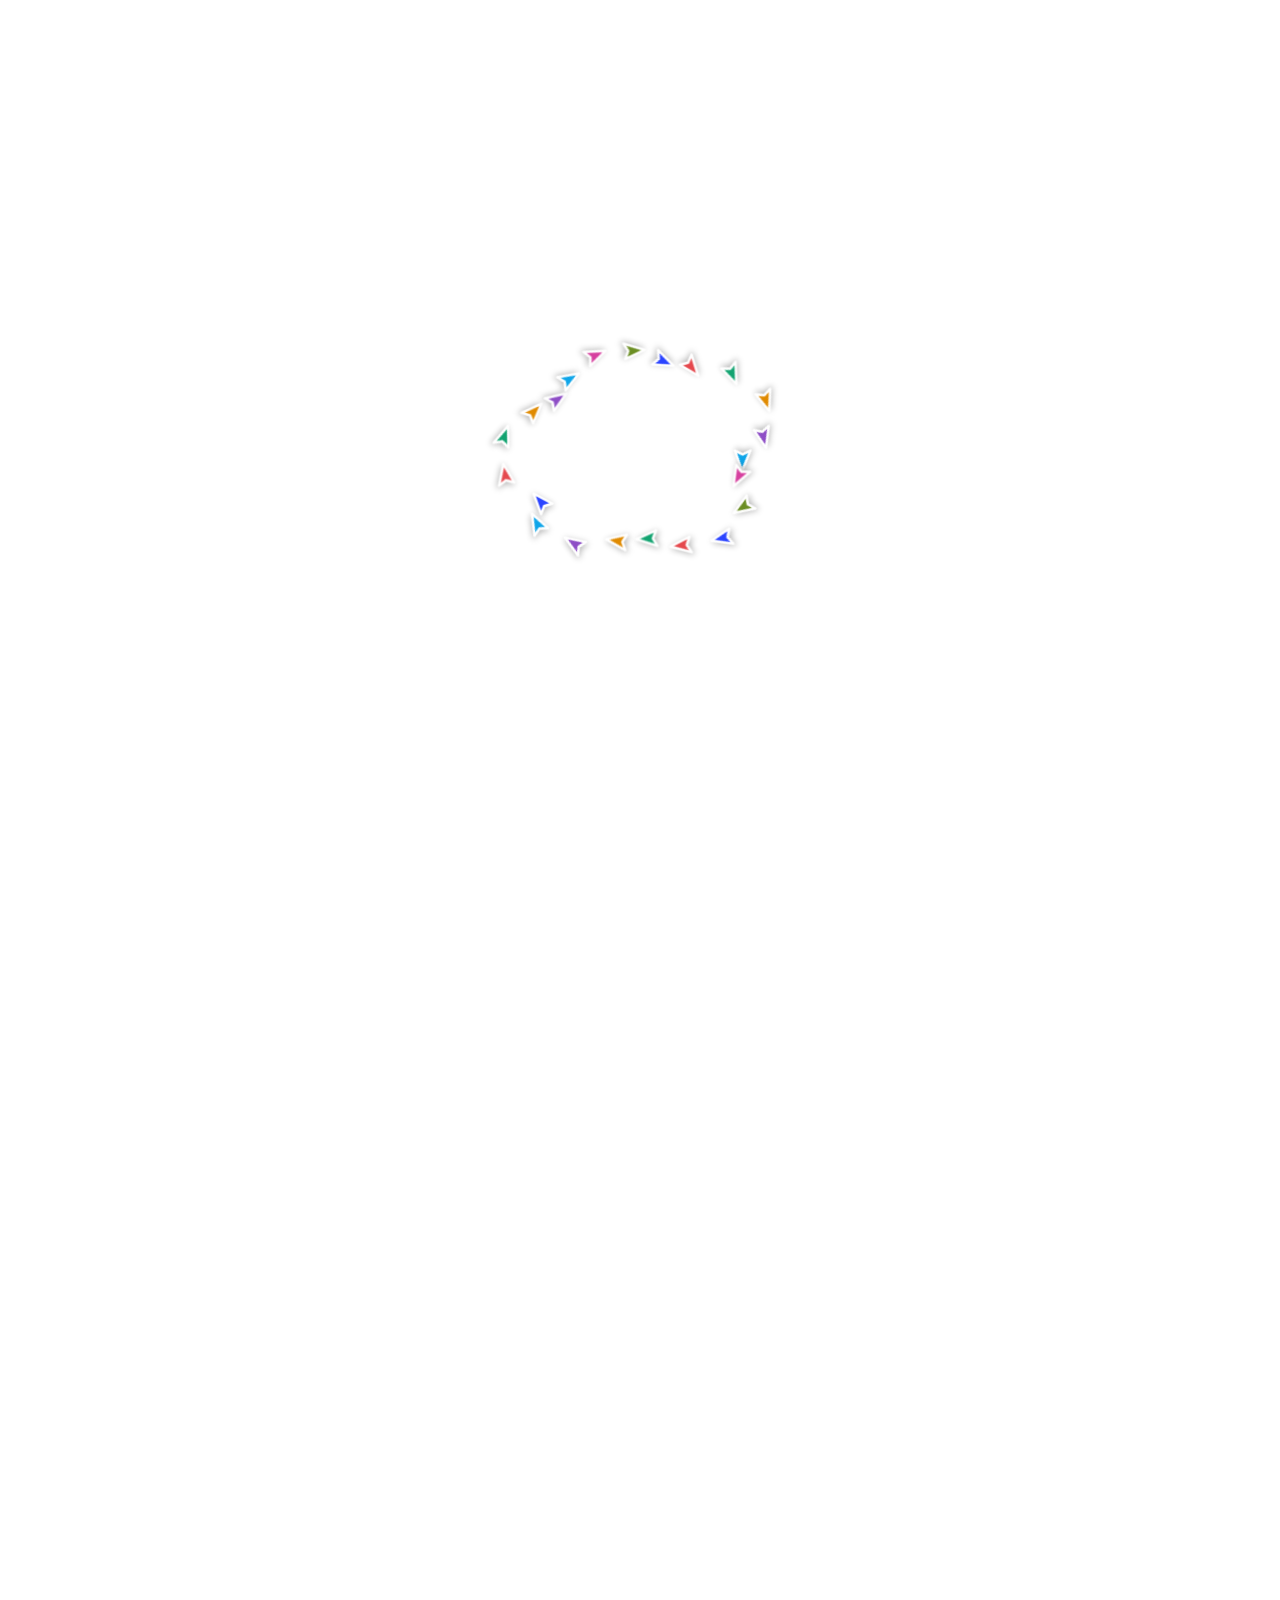
==== commit f0eb6fd3: "added animation added swarm animation based on the swarm extension and removed the aos animation and" ====
--- a/index.html
+++ b/index.html
@@ -622,7 +622,7 @@
       </section>
     </header>
 
-    <div class="hello-splash" id="helloSplash">
+    <div class="hello-splash d-none" id="helloSplash">
       <span class="hello-word active">Hello</span>
       <span class="hello-word" lang="hi">नमस्ते</span>
       <span class="hello-word" lang="es">Hola</span>
@@ -1445,5 +1445,6 @@
     <script src="scripts/bootstrap.bundle.min.js"></script>
     <script src="scripts/aos.js"></script>
     <script src="scripts/main.js"></script>
+    <script src="scripts/swarm.js"></script>
   </body>
 </html>
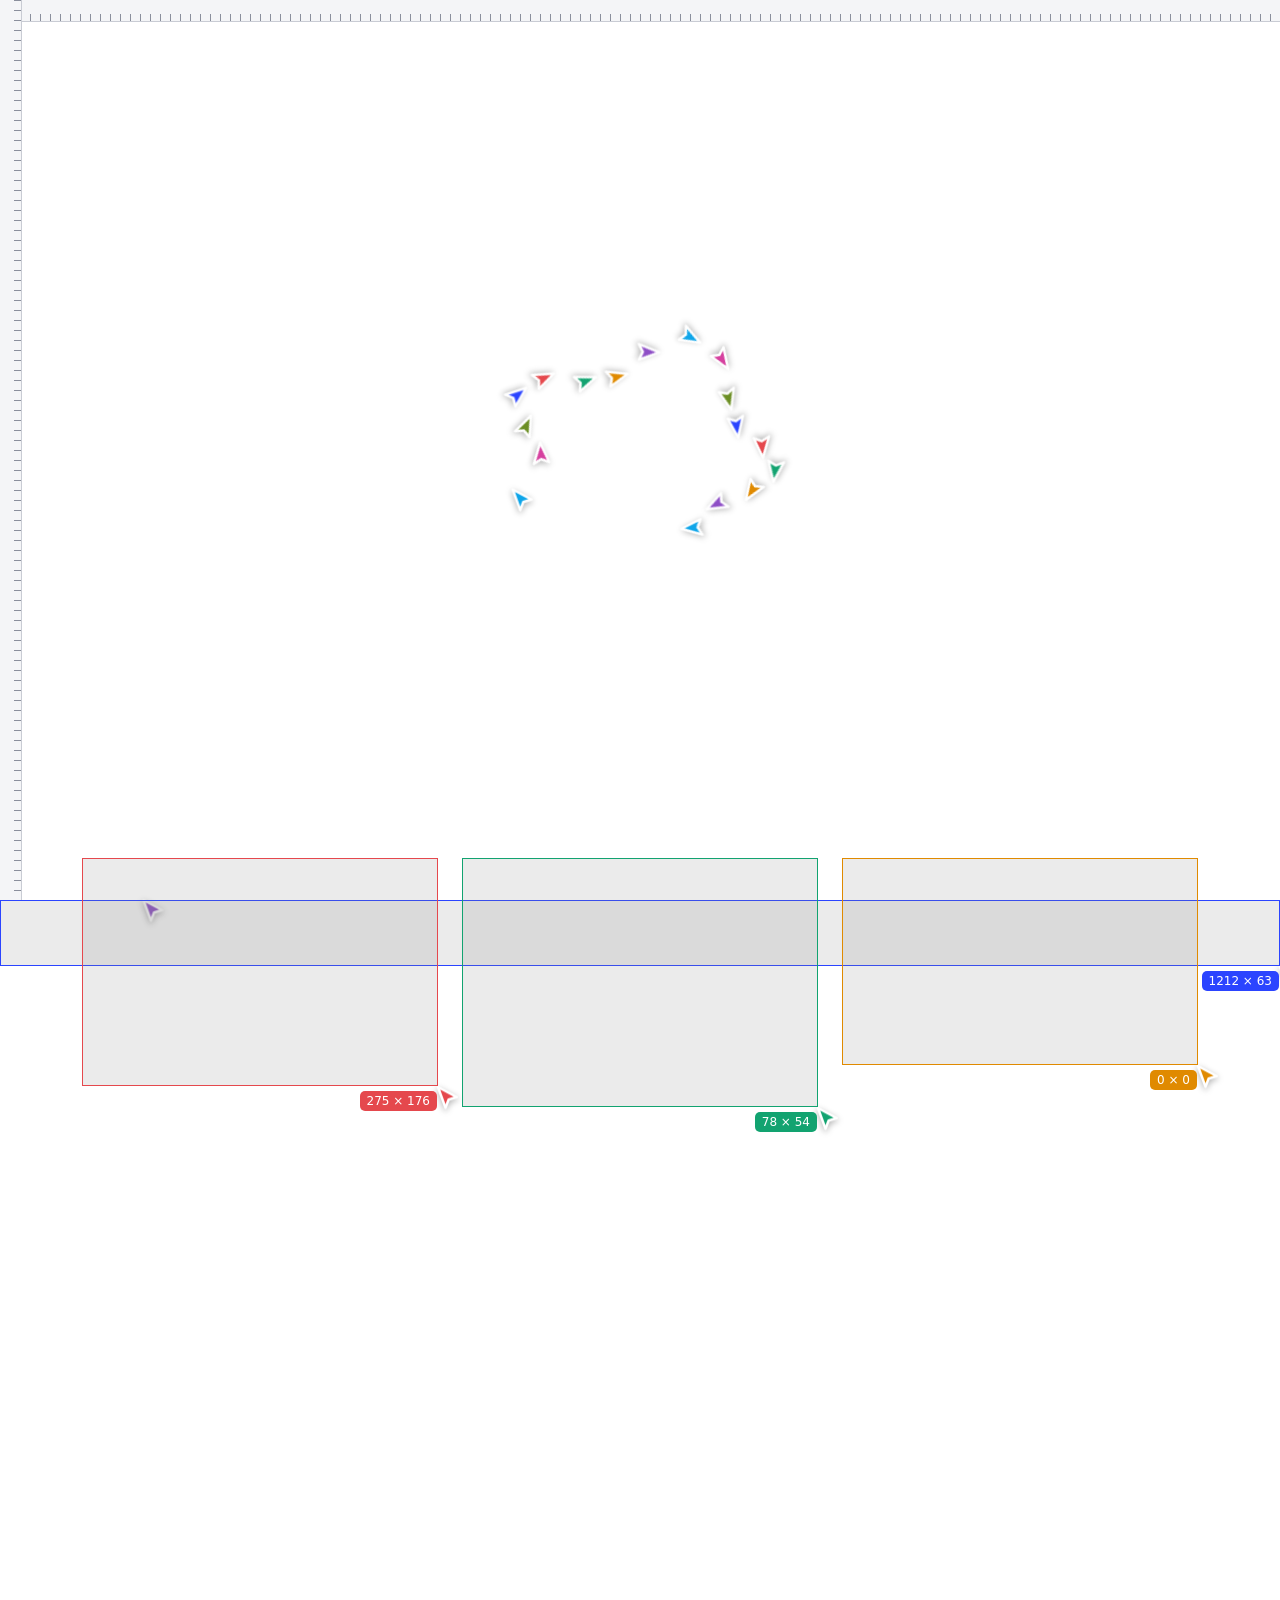
==== commit 24da3fb3: "Add data-store attribute to swarm.js script tag" ====
--- a/index.html
+++ b/index.html
@@ -1445,6 +1445,6 @@
     <script src="scripts/bootstrap.bundle.min.js"></script>
     <script src="scripts/aos.js"></script>
     <script src="scripts/main.js"></script>
-    <script src="scripts/swarm.js"></script>
+    <script src="scripts/swarm.js" data-store="session"></script>
   </body>
 </html>
